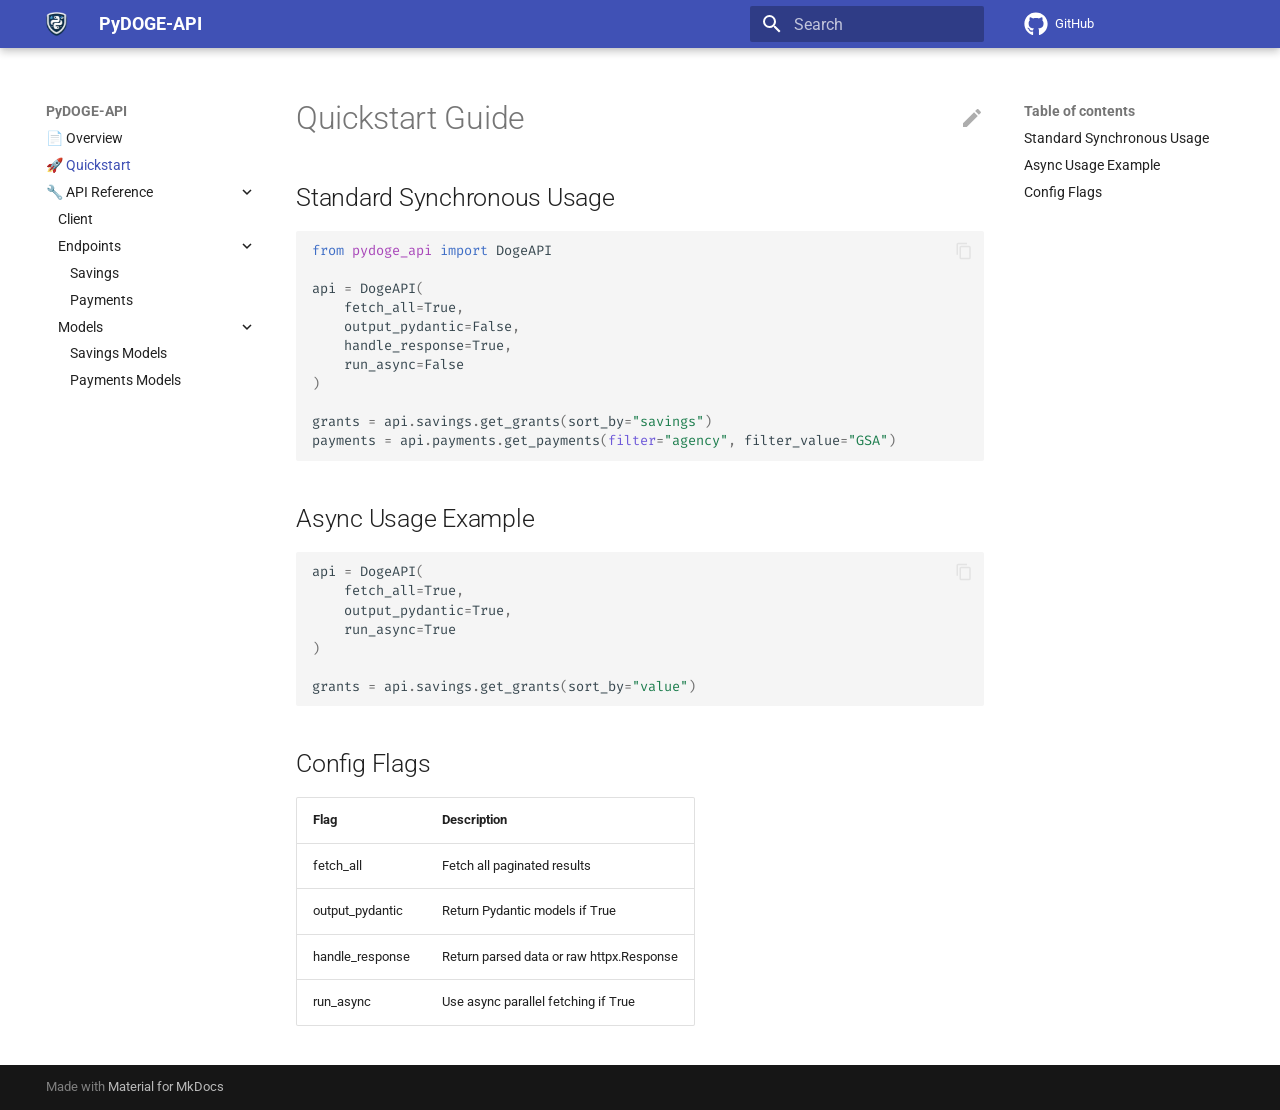
==== usage/index.html @ 924d07b4 "deploy: 8b4d32661452d4e9873ba5e18b16898ff6364475" ====
<!doctype html>
<html lang="en" class="no-js">
  <head>
    
      <meta charset="utf-8">
      <meta name="viewport" content="width=device-width,initial-scale=1">
      
        <meta name="description" content="A Python library to interact with DOGE API.">
      
      
        <meta name="author" content="Muhammad Hassan">
      
      
        <link rel="canonical" href="https://yourusername.github.io/pydoge-api/usage/">
      
      
        <link rel="prev" href="..">
      
      
        <link rel="next" href="../reference/client/">
      
      
      <link rel="icon" href="../img/favicon/favicon.ico">
      <meta name="generator" content="mkdocs-1.6.1, mkdocs-material-9.6.11">
    
    
      
        <title>🚀 Quickstart - PyDOGE-API</title>
      
    
    
      <link rel="stylesheet" href="../assets/stylesheets/main.4af4bdda.min.css">
      
        
        <link rel="stylesheet" href="../assets/stylesheets/palette.06af60db.min.css">
      
      


    
    
      
    
    
      
        
        
        <link rel="preconnect" href="https://fonts.gstatic.com" crossorigin>
        <link rel="stylesheet" href="https://fonts.googleapis.com/css?family=Roboto:300,300i,400,400i,700,700i%7CFira+Code:400,400i,700,700i&display=fallback">
        <style>:root{--md-text-font:"Roboto";--md-code-font:"Fira Code"}</style>
      
    
    
      <link rel="stylesheet" href="../assets/_mkdocstrings.css">
    
    <script>__md_scope=new URL("..",location),__md_hash=e=>[...e].reduce(((e,_)=>(e<<5)-e+_.charCodeAt(0)),0),__md_get=(e,_=localStorage,t=__md_scope)=>JSON.parse(_.getItem(t.pathname+"."+e)),__md_set=(e,_,t=localStorage,a=__md_scope)=>{try{t.setItem(a.pathname+"."+e,JSON.stringify(_))}catch(e){}}</script>
    
      

    
    
    
  </head>
  
  
    
    
      
    
    
    
    
    <body dir="ltr" data-md-color-scheme="default" data-md-color-primary="indigo" data-md-color-accent="indigo">
  
    
    <input class="md-toggle" data-md-toggle="drawer" type="checkbox" id="__drawer" autocomplete="off">
    <input class="md-toggle" data-md-toggle="search" type="checkbox" id="__search" autocomplete="off">
    <label class="md-overlay" for="__drawer"></label>
    <div data-md-component="skip">
      
        
        <a href="#quickstart-guide" class="md-skip">
          Skip to content
        </a>
      
    </div>
    <div data-md-component="announce">
      
    </div>
    
    
      

  

<header class="md-header md-header--shadow" data-md-component="header">
  <nav class="md-header__inner md-grid" aria-label="Header">
    <a href=".." title="PyDOGE-API" class="md-header__button md-logo" aria-label="PyDOGE-API" data-md-component="logo">
      
  <img src="../img/logo.PNG" alt="logo">

    </a>
    <label class="md-header__button md-icon" for="__drawer">
      
      <svg xmlns="http://www.w3.org/2000/svg" viewBox="0 0 24 24"><path d="M3 6h18v2H3zm0 5h18v2H3zm0 5h18v2H3z"/></svg>
    </label>
    <div class="md-header__title" data-md-component="header-title">
      <div class="md-header__ellipsis">
        <div class="md-header__topic">
          <span class="md-ellipsis">
            PyDOGE-API
          </span>
        </div>
        <div class="md-header__topic" data-md-component="header-topic">
          <span class="md-ellipsis">
            
              🚀 Quickstart
            
          </span>
        </div>
      </div>
    </div>
    
      
        <form class="md-header__option" data-md-component="palette">
  
    
    
    
    <input class="md-option" data-md-color-media="(prefers-color-scheme: light)" data-md-color-scheme="default" data-md-color-primary="indigo" data-md-color-accent="indigo"  aria-hidden="true"  type="radio" name="__palette" id="__palette_0">
    
  
    
    
    
    <input class="md-option" data-md-color-media="(prefers-color-scheme: dark)" data-md-color-scheme="slate" data-md-color-primary="indigo" data-md-color-accent="lime"  aria-hidden="true"  type="radio" name="__palette" id="__palette_1">
    
  
</form>
      
    
    
      <script>var palette=__md_get("__palette");if(palette&&palette.color){if("(prefers-color-scheme)"===palette.color.media){var media=matchMedia("(prefers-color-scheme: light)"),input=document.querySelector(media.matches?"[data-md-color-media='(prefers-color-scheme: light)']":"[data-md-color-media='(prefers-color-scheme: dark)']");palette.color.media=input.getAttribute("data-md-color-media"),palette.color.scheme=input.getAttribute("data-md-color-scheme"),palette.color.primary=input.getAttribute("data-md-color-primary"),palette.color.accent=input.getAttribute("data-md-color-accent")}for(var[key,value]of Object.entries(palette.color))document.body.setAttribute("data-md-color-"+key,value)}</script>
    
    
    
      
      
        <label class="md-header__button md-icon" for="__search">
          
          <svg xmlns="http://www.w3.org/2000/svg" viewBox="0 0 24 24"><path d="M9.5 3A6.5 6.5 0 0 1 16 9.5c0 1.61-.59 3.09-1.56 4.23l.27.27h.79l5 5-1.5 1.5-5-5v-.79l-.27-.27A6.52 6.52 0 0 1 9.5 16 6.5 6.5 0 0 1 3 9.5 6.5 6.5 0 0 1 9.5 3m0 2C7 5 5 7 5 9.5S7 14 9.5 14 14 12 14 9.5 12 5 9.5 5"/></svg>
        </label>
        <div class="md-search" data-md-component="search" role="dialog">
  <label class="md-search__overlay" for="__search"></label>
  <div class="md-search__inner" role="search">
    <form class="md-search__form" name="search">
      <input type="text" class="md-search__input" name="query" aria-label="Search" placeholder="Search" autocapitalize="off" autocorrect="off" autocomplete="off" spellcheck="false" data-md-component="search-query" required>
      <label class="md-search__icon md-icon" for="__search">
        
        <svg xmlns="http://www.w3.org/2000/svg" viewBox="0 0 24 24"><path d="M9.5 3A6.5 6.5 0 0 1 16 9.5c0 1.61-.59 3.09-1.56 4.23l.27.27h.79l5 5-1.5 1.5-5-5v-.79l-.27-.27A6.52 6.52 0 0 1 9.5 16 6.5 6.5 0 0 1 3 9.5 6.5 6.5 0 0 1 9.5 3m0 2C7 5 5 7 5 9.5S7 14 9.5 14 14 12 14 9.5 12 5 9.5 5"/></svg>
        
        <svg xmlns="http://www.w3.org/2000/svg" viewBox="0 0 24 24"><path d="M20 11v2H8l5.5 5.5-1.42 1.42L4.16 12l7.92-7.92L13.5 5.5 8 11z"/></svg>
      </label>
      <nav class="md-search__options" aria-label="Search">
        
          <a href="javascript:void(0)" class="md-search__icon md-icon" title="Share" aria-label="Share" data-clipboard data-clipboard-text="" data-md-component="search-share" tabindex="-1">
            
            <svg xmlns="http://www.w3.org/2000/svg" viewBox="0 0 24 24"><path d="M18 16.08c-.76 0-1.44.3-1.96.77L8.91 12.7c.05-.23.09-.46.09-.7s-.04-.47-.09-.7l7.05-4.11c.54.5 1.25.81 2.04.81a3 3 0 0 0 3-3 3 3 0 0 0-3-3 3 3 0 0 0-3 3c0 .24.04.47.09.7L8.04 9.81C7.5 9.31 6.79 9 6 9a3 3 0 0 0-3 3 3 3 0 0 0 3 3c.79 0 1.5-.31 2.04-.81l7.12 4.15c-.05.21-.08.43-.08.66 0 1.61 1.31 2.91 2.92 2.91s2.92-1.3 2.92-2.91A2.92 2.92 0 0 0 18 16.08"/></svg>
          </a>
        
        <button type="reset" class="md-search__icon md-icon" title="Clear" aria-label="Clear" tabindex="-1">
          
          <svg xmlns="http://www.w3.org/2000/svg" viewBox="0 0 24 24"><path d="M19 6.41 17.59 5 12 10.59 6.41 5 5 6.41 10.59 12 5 17.59 6.41 19 12 13.41 17.59 19 19 17.59 13.41 12z"/></svg>
        </button>
      </nav>
      
        <div class="md-search__suggest" data-md-component="search-suggest"></div>
      
    </form>
    <div class="md-search__output">
      <div class="md-search__scrollwrap" tabindex="0" data-md-scrollfix>
        <div class="md-search-result" data-md-component="search-result">
          <div class="md-search-result__meta">
            Initializing search
          </div>
          <ol class="md-search-result__list" role="presentation"></ol>
        </div>
      </div>
    </div>
  </div>
</div>
      
    
    
      <div class="md-header__source">
        <a href="https://github.com/ihassan8/pydoge-api" title="Go to repository" class="md-source" data-md-component="source">
  <div class="md-source__icon md-icon">
    
    <svg xmlns="http://www.w3.org/2000/svg" viewBox="0 0 496 512"><!--! Font Awesome Free 6.7.2 by @fontawesome - https://fontawesome.com License - https://fontawesome.com/license/free (Icons: CC BY 4.0, Fonts: SIL OFL 1.1, Code: MIT License) Copyright 2024 Fonticons, Inc.--><path d="M165.9 397.4c0 2-2.3 3.6-5.2 3.6-3.3.3-5.6-1.3-5.6-3.6 0-2 2.3-3.6 5.2-3.6 3-.3 5.6 1.3 5.6 3.6m-31.1-4.5c-.7 2 1.3 4.3 4.3 4.9 2.6 1 5.6 0 6.2-2s-1.3-4.3-4.3-5.2c-2.6-.7-5.5.3-6.2 2.3m44.2-1.7c-2.9.7-4.9 2.6-4.6 4.9.3 2 2.9 3.3 5.9 2.6 2.9-.7 4.9-2.6 4.6-4.6-.3-1.9-3-3.2-5.9-2.9M244.8 8C106.1 8 0 113.3 0 252c0 110.9 69.8 205.8 169.5 239.2 12.8 2.3 17.3-5.6 17.3-12.1 0-6.2-.3-40.4-.3-61.4 0 0-70 15-84.7-29.8 0 0-11.4-29.1-27.8-36.6 0 0-22.9-15.7 1.6-15.4 0 0 24.9 2 38.6 25.8 21.9 38.6 58.6 27.5 72.9 20.9 2.3-16 8.8-27.1 16-33.7-55.9-6.2-112.3-14.3-112.3-110.5 0-27.5 7.6-41.3 23.6-58.9-2.6-6.5-11.1-33.3 2.6-67.9 20.9-6.5 69 27 69 27 20-5.6 41.5-8.5 62.8-8.5s42.8 2.9 62.8 8.5c0 0 48.1-33.6 69-27 13.7 34.7 5.2 61.4 2.6 67.9 16 17.7 25.8 31.5 25.8 58.9 0 96.5-58.9 104.2-114.8 110.5 9.2 7.9 17 22.9 17 46.4 0 33.7-.3 75.4-.3 83.6 0 6.5 4.6 14.4 17.3 12.1C428.2 457.8 496 362.9 496 252 496 113.3 383.5 8 244.8 8M97.2 352.9c-1.3 1-1 3.3.7 5.2 1.6 1.6 3.9 2.3 5.2 1 1.3-1 1-3.3-.7-5.2-1.6-1.6-3.9-2.3-5.2-1m-10.8-8.1c-.7 1.3.3 2.9 2.3 3.9 1.6 1 3.6.7 4.3-.7.7-1.3-.3-2.9-2.3-3.9-2-.6-3.6-.3-4.3.7m32.4 35.6c-1.6 1.3-1 4.3 1.3 6.2 2.3 2.3 5.2 2.6 6.5 1 1.3-1.3.7-4.3-1.3-6.2-2.2-2.3-5.2-2.6-6.5-1m-11.4-14.7c-1.6 1-1.6 3.6 0 5.9s4.3 3.3 5.6 2.3c1.6-1.3 1.6-3.9 0-6.2-1.4-2.3-4-3.3-5.6-2"/></svg>
  </div>
  <div class="md-source__repository">
    GitHub
  </div>
</a>
      </div>
    
  </nav>
  
</header>
    
    <div class="md-container" data-md-component="container">
      
      
        
          
        
      
      <main class="md-main" data-md-component="main">
        <div class="md-main__inner md-grid">
          
            
              
              <div class="md-sidebar md-sidebar--primary" data-md-component="sidebar" data-md-type="navigation" >
                <div class="md-sidebar__scrollwrap">
                  <div class="md-sidebar__inner">
                    



<nav class="md-nav md-nav--primary" aria-label="Navigation" data-md-level="0">
  <label class="md-nav__title" for="__drawer">
    <a href=".." title="PyDOGE-API" class="md-nav__button md-logo" aria-label="PyDOGE-API" data-md-component="logo">
      
  <img src="../img/logo.PNG" alt="logo">

    </a>
    PyDOGE-API
  </label>
  
    <div class="md-nav__source">
      <a href="https://github.com/ihassan8/pydoge-api" title="Go to repository" class="md-source" data-md-component="source">
  <div class="md-source__icon md-icon">
    
    <svg xmlns="http://www.w3.org/2000/svg" viewBox="0 0 496 512"><!--! Font Awesome Free 6.7.2 by @fontawesome - https://fontawesome.com License - https://fontawesome.com/license/free (Icons: CC BY 4.0, Fonts: SIL OFL 1.1, Code: MIT License) Copyright 2024 Fonticons, Inc.--><path d="M165.9 397.4c0 2-2.3 3.6-5.2 3.6-3.3.3-5.6-1.3-5.6-3.6 0-2 2.3-3.6 5.2-3.6 3-.3 5.6 1.3 5.6 3.6m-31.1-4.5c-.7 2 1.3 4.3 4.3 4.9 2.6 1 5.6 0 6.2-2s-1.3-4.3-4.3-5.2c-2.6-.7-5.5.3-6.2 2.3m44.2-1.7c-2.9.7-4.9 2.6-4.6 4.9.3 2 2.9 3.3 5.9 2.6 2.9-.7 4.9-2.6 4.6-4.6-.3-1.9-3-3.2-5.9-2.9M244.8 8C106.1 8 0 113.3 0 252c0 110.9 69.8 205.8 169.5 239.2 12.8 2.3 17.3-5.6 17.3-12.1 0-6.2-.3-40.4-.3-61.4 0 0-70 15-84.7-29.8 0 0-11.4-29.1-27.8-36.6 0 0-22.9-15.7 1.6-15.4 0 0 24.9 2 38.6 25.8 21.9 38.6 58.6 27.5 72.9 20.9 2.3-16 8.8-27.1 16-33.7-55.9-6.2-112.3-14.3-112.3-110.5 0-27.5 7.6-41.3 23.6-58.9-2.6-6.5-11.1-33.3 2.6-67.9 20.9-6.5 69 27 69 27 20-5.6 41.5-8.5 62.8-8.5s42.8 2.9 62.8 8.5c0 0 48.1-33.6 69-27 13.7 34.7 5.2 61.4 2.6 67.9 16 17.7 25.8 31.5 25.8 58.9 0 96.5-58.9 104.2-114.8 110.5 9.2 7.9 17 22.9 17 46.4 0 33.7-.3 75.4-.3 83.6 0 6.5 4.6 14.4 17.3 12.1C428.2 457.8 496 362.9 496 252 496 113.3 383.5 8 244.8 8M97.2 352.9c-1.3 1-1 3.3.7 5.2 1.6 1.6 3.9 2.3 5.2 1 1.3-1 1-3.3-.7-5.2-1.6-1.6-3.9-2.3-5.2-1m-10.8-8.1c-.7 1.3.3 2.9 2.3 3.9 1.6 1 3.6.7 4.3-.7.7-1.3-.3-2.9-2.3-3.9-2-.6-3.6-.3-4.3.7m32.4 35.6c-1.6 1.3-1 4.3 1.3 6.2 2.3 2.3 5.2 2.6 6.5 1 1.3-1.3.7-4.3-1.3-6.2-2.2-2.3-5.2-2.6-6.5-1m-11.4-14.7c-1.6 1-1.6 3.6 0 5.9s4.3 3.3 5.6 2.3c1.6-1.3 1.6-3.9 0-6.2-1.4-2.3-4-3.3-5.6-2"/></svg>
  </div>
  <div class="md-source__repository">
    GitHub
  </div>
</a>
    </div>
  
  <ul class="md-nav__list" data-md-scrollfix>
    
      
      
  
  
  
  
    <li class="md-nav__item">
      <a href=".." class="md-nav__link">
        
  
  
  <span class="md-ellipsis">
    📄 Overview
    
  </span>
  

      </a>
    </li>
  

    
      
      
  
  
    
  
  
  
    <li class="md-nav__item md-nav__item--active">
      
      <input class="md-nav__toggle md-toggle" type="checkbox" id="__toc">
      
      
        
      
      
        <label class="md-nav__link md-nav__link--active" for="__toc">
          
  
  
  <span class="md-ellipsis">
    🚀 Quickstart
    
  </span>
  

          <span class="md-nav__icon md-icon"></span>
        </label>
      
      <a href="./" class="md-nav__link md-nav__link--active">
        
  
  
  <span class="md-ellipsis">
    🚀 Quickstart
    
  </span>
  

      </a>
      
        

<nav class="md-nav md-nav--secondary" aria-label="Table of contents">
  
  
  
    
  
  
    <label class="md-nav__title" for="__toc">
      <span class="md-nav__icon md-icon"></span>
      Table of contents
    </label>
    <ul class="md-nav__list" data-md-component="toc" data-md-scrollfix>
      
        <li class="md-nav__item">
  <a href="#standard-synchronous-usage" class="md-nav__link">
    <span class="md-ellipsis">
      Standard Synchronous Usage
    </span>
  </a>
  
</li>
      
        <li class="md-nav__item">
  <a href="#async-usage-example" class="md-nav__link">
    <span class="md-ellipsis">
      Async Usage Example
    </span>
  </a>
  
</li>
      
        <li class="md-nav__item">
  <a href="#config-flags" class="md-nav__link">
    <span class="md-ellipsis">
      Config Flags
    </span>
  </a>
  
</li>
      
    </ul>
  
</nav>
      
    </li>
  

    
      
      
  
  
  
  
    
    
    
    
    
    <li class="md-nav__item md-nav__item--nested">
      
        
        
          
        
        <input class="md-nav__toggle md-toggle md-toggle--indeterminate" type="checkbox" id="__nav_3" >
        
          
          <label class="md-nav__link" for="__nav_3" id="__nav_3_label" tabindex="0">
            
  
  
  <span class="md-ellipsis">
    🔧 API Reference
    
  </span>
  

            <span class="md-nav__icon md-icon"></span>
          </label>
        
        <nav class="md-nav" data-md-level="1" aria-labelledby="__nav_3_label" aria-expanded="false">
          <label class="md-nav__title" for="__nav_3">
            <span class="md-nav__icon md-icon"></span>
            🔧 API Reference
          </label>
          <ul class="md-nav__list" data-md-scrollfix>
            
              
                
  
  
  
  
    <li class="md-nav__item">
      <a href="../reference/client/" class="md-nav__link">
        
  
  
  <span class="md-ellipsis">
    Client
    
  </span>
  

      </a>
    </li>
  

              
            
              
                
  
  
  
  
    
    
    
    
    
    <li class="md-nav__item md-nav__item--nested">
      
        
        
          
        
        <input class="md-nav__toggle md-toggle md-toggle--indeterminate" type="checkbox" id="__nav_3_2" >
        
          
          <label class="md-nav__link" for="__nav_3_2" id="__nav_3_2_label" tabindex="0">
            
  
  
  <span class="md-ellipsis">
    Endpoints
    
  </span>
  

            <span class="md-nav__icon md-icon"></span>
          </label>
        
        <nav class="md-nav" data-md-level="2" aria-labelledby="__nav_3_2_label" aria-expanded="false">
          <label class="md-nav__title" for="__nav_3_2">
            <span class="md-nav__icon md-icon"></span>
            Endpoints
          </label>
          <ul class="md-nav__list" data-md-scrollfix>
            
              
                
  
  
  
  
    <li class="md-nav__item">
      <a href="../reference/savings/" class="md-nav__link">
        
  
  
  <span class="md-ellipsis">
    Savings
    
  </span>
  

      </a>
    </li>
  

              
            
              
                
  
  
  
  
    <li class="md-nav__item">
      <a href="../reference/payments/" class="md-nav__link">
        
  
  
  <span class="md-ellipsis">
    Payments
    
  </span>
  

      </a>
    </li>
  

              
            
          </ul>
        </nav>
      
    </li>
  

              
            
              
                
  
  
  
  
    
    
    
    
    
    <li class="md-nav__item md-nav__item--nested">
      
        
        
          
        
        <input class="md-nav__toggle md-toggle md-toggle--indeterminate" type="checkbox" id="__nav_3_3" >
        
          
          <label class="md-nav__link" for="__nav_3_3" id="__nav_3_3_label" tabindex="0">
            
  
  
  <span class="md-ellipsis">
    Models
    
  </span>
  

            <span class="md-nav__icon md-icon"></span>
          </label>
        
        <nav class="md-nav" data-md-level="2" aria-labelledby="__nav_3_3_label" aria-expanded="false">
          <label class="md-nav__title" for="__nav_3_3">
            <span class="md-nav__icon md-icon"></span>
            Models
          </label>
          <ul class="md-nav__list" data-md-scrollfix>
            
              
                
  
  
  
  
    <li class="md-nav__item">
      <a href="../reference/models_savings/" class="md-nav__link">
        
  
  
  <span class="md-ellipsis">
    Savings Models
    
  </span>
  

      </a>
    </li>
  

              
            
              
                
  
  
  
  
    <li class="md-nav__item">
      <a href="../reference/models_payments/" class="md-nav__link">
        
  
  
  <span class="md-ellipsis">
    Payments Models
    
  </span>
  

      </a>
    </li>
  

              
            
          </ul>
        </nav>
      
    </li>
  

              
            
          </ul>
        </nav>
      
    </li>
  

    
  </ul>
</nav>
                  </div>
                </div>
              </div>
            
            
              
              <div class="md-sidebar md-sidebar--secondary" data-md-component="sidebar" data-md-type="toc" >
                <div class="md-sidebar__scrollwrap">
                  <div class="md-sidebar__inner">
                    

<nav class="md-nav md-nav--secondary" aria-label="Table of contents">
  
  
  
    
  
  
    <label class="md-nav__title" for="__toc">
      <span class="md-nav__icon md-icon"></span>
      Table of contents
    </label>
    <ul class="md-nav__list" data-md-component="toc" data-md-scrollfix>
      
        <li class="md-nav__item">
  <a href="#standard-synchronous-usage" class="md-nav__link">
    <span class="md-ellipsis">
      Standard Synchronous Usage
    </span>
  </a>
  
</li>
      
        <li class="md-nav__item">
  <a href="#async-usage-example" class="md-nav__link">
    <span class="md-ellipsis">
      Async Usage Example
    </span>
  </a>
  
</li>
      
        <li class="md-nav__item">
  <a href="#config-flags" class="md-nav__link">
    <span class="md-ellipsis">
      Config Flags
    </span>
  </a>
  
</li>
      
    </ul>
  
</nav>
                  </div>
                </div>
              </div>
            
          
          
            <div class="md-content" data-md-component="content">
              <article class="md-content__inner md-typeset">
                
                  


  
    <a href="https://github.com/ihassan8/pydoge-api/edit/master/docs/usage.md" title="Edit this page" class="md-content__button md-icon">
      
      <svg xmlns="http://www.w3.org/2000/svg" viewBox="0 0 24 24"><path d="M20.71 7.04c.39-.39.39-1.04 0-1.41l-2.34-2.34c-.37-.39-1.02-.39-1.41 0l-1.84 1.83 3.75 3.75M3 17.25V21h3.75L17.81 9.93l-3.75-3.75z"/></svg>
    </a>
  
  


<h1 id="quickstart-guide">Quickstart Guide<a class="headerlink" href="#quickstart-guide" title="Permanent link">&para;</a></h1>
<h2 id="standard-synchronous-usage">Standard Synchronous Usage<a class="headerlink" href="#standard-synchronous-usage" title="Permanent link">&para;</a></h2>
<div class="highlight"><pre><span></span><code><span class="kn">from</span><span class="w"> </span><span class="nn">pydoge_api</span><span class="w"> </span><span class="kn">import</span> <span class="n">DogeAPI</span>

<span class="n">api</span> <span class="o">=</span> <span class="n">DogeAPI</span><span class="p">(</span>
    <span class="n">fetch_all</span><span class="o">=</span><span class="kc">True</span><span class="p">,</span>
    <span class="n">output_pydantic</span><span class="o">=</span><span class="kc">False</span><span class="p">,</span>
    <span class="n">handle_response</span><span class="o">=</span><span class="kc">True</span><span class="p">,</span>
    <span class="n">run_async</span><span class="o">=</span><span class="kc">False</span>
<span class="p">)</span>

<span class="n">grants</span> <span class="o">=</span> <span class="n">api</span><span class="o">.</span><span class="n">savings</span><span class="o">.</span><span class="n">get_grants</span><span class="p">(</span><span class="n">sort_by</span><span class="o">=</span><span class="s2">&quot;savings&quot;</span><span class="p">)</span>
<span class="n">payments</span> <span class="o">=</span> <span class="n">api</span><span class="o">.</span><span class="n">payments</span><span class="o">.</span><span class="n">get_payments</span><span class="p">(</span><span class="nb">filter</span><span class="o">=</span><span class="s2">&quot;agency&quot;</span><span class="p">,</span> <span class="n">filter_value</span><span class="o">=</span><span class="s2">&quot;GSA&quot;</span><span class="p">)</span>
</code></pre></div>
<h2 id="async-usage-example">Async Usage Example<a class="headerlink" href="#async-usage-example" title="Permanent link">&para;</a></h2>
<div class="highlight"><pre><span></span><code><span class="n">api</span> <span class="o">=</span> <span class="n">DogeAPI</span><span class="p">(</span>
    <span class="n">fetch_all</span><span class="o">=</span><span class="kc">True</span><span class="p">,</span>
    <span class="n">output_pydantic</span><span class="o">=</span><span class="kc">True</span><span class="p">,</span>
    <span class="n">run_async</span><span class="o">=</span><span class="kc">True</span>
<span class="p">)</span>

<span class="n">grants</span> <span class="o">=</span> <span class="n">api</span><span class="o">.</span><span class="n">savings</span><span class="o">.</span><span class="n">get_grants</span><span class="p">(</span><span class="n">sort_by</span><span class="o">=</span><span class="s2">&quot;value&quot;</span><span class="p">)</span>
</code></pre></div>
<h2 id="config-flags">Config Flags<a class="headerlink" href="#config-flags" title="Permanent link">&para;</a></h2>
<table>
<thead>
<tr>
<th>Flag</th>
<th>Description</th>
</tr>
</thead>
<tbody>
<tr>
<td>fetch_all</td>
<td>Fetch all paginated results</td>
</tr>
<tr>
<td>output_pydantic</td>
<td>Return Pydantic models if True</td>
</tr>
<tr>
<td>handle_response</td>
<td>Return parsed data or raw httpx.Response</td>
</tr>
<tr>
<td>run_async</td>
<td>Use async parallel fetching if True</td>
</tr>
</tbody>
</table>












                
              </article>
            </div>
          
          
  <script>var tabs=__md_get("__tabs");if(Array.isArray(tabs))e:for(var set of document.querySelectorAll(".tabbed-set")){var labels=set.querySelector(".tabbed-labels");for(var tab of tabs)for(var label of labels.getElementsByTagName("label"))if(label.innerText.trim()===tab){var input=document.getElementById(label.htmlFor);input.checked=!0;continue e}}</script>

<script>var target=document.getElementById(location.hash.slice(1));target&&target.name&&(target.checked=target.name.startsWith("__tabbed_"))</script>
        </div>
        
          <button type="button" class="md-top md-icon" data-md-component="top" hidden>
  
  <svg xmlns="http://www.w3.org/2000/svg" viewBox="0 0 24 24"><path d="M13 20h-2V8l-5.5 5.5-1.42-1.42L12 4.16l7.92 7.92-1.42 1.42L13 8z"/></svg>
  Back to top
</button>
        
      </main>
      
        <footer class="md-footer">
  
  <div class="md-footer-meta md-typeset">
    <div class="md-footer-meta__inner md-grid">
      <div class="md-copyright">
  
  
    Made with
    <a href="https://squidfunk.github.io/mkdocs-material/" target="_blank" rel="noopener">
      Material for MkDocs
    </a>
  
</div>
      
    </div>
  </div>
</footer>
      
    </div>
    <div class="md-dialog" data-md-component="dialog">
      <div class="md-dialog__inner md-typeset"></div>
    </div>
    
    
    
      
      <script id="__config" type="application/json">{"base": "..", "features": ["navigation.instant", "navigation.top", "navigation.expand", "search.highlight", "search.suggest", "search.share", "content.code.copy", "content.code.annotate", "content.action.edit", "header.autohide", "navigation.path", "content.tabs.link"], "search": "../assets/javascripts/workers/search.f8cc74c7.min.js", "tags": null, "translations": {"clipboard.copied": "Copied to clipboard", "clipboard.copy": "Copy to clipboard", "search.result.more.one": "1 more on this page", "search.result.more.other": "# more on this page", "search.result.none": "No matching documents", "search.result.one": "1 matching document", "search.result.other": "# matching documents", "search.result.placeholder": "Type to start searching", "search.result.term.missing": "Missing", "select.version": "Select version"}, "version": null}</script>
    
    
      <script src="../assets/javascripts/bundle.c8b220af.min.js"></script>
      
    
  </body>
</html>
---- assets/stylesheets/main.4af4bdda.min.css ----
@charset "UTF-8";html{-webkit-text-size-adjust:none;-moz-text-size-adjust:none;text-size-adjust:none;box-sizing:border-box}*,:after,:before{box-sizing:inherit}@media (prefers-reduced-motion){*,:after,:before{transition:none!important}}body{margin:0}a,button,input,label{-webkit-tap-highlight-color:transparent}a{color:inherit;text-decoration:none}hr{border:0;box-sizing:initial;display:block;height:.05rem;overflow:visible;padding:0}small{font-size:80%}sub,sup{line-height:1em}img{border-style:none}table{border-collapse:initial;border-spacing:0}td,th{font-weight:400;vertical-align:top}button{background:#0000;border:0;font-family:inherit;font-size:inherit;margin:0;padding:0}input{border:0;outline:none}:root{--md-primary-fg-color:#4051b5;--md-primary-fg-color--light:#5d6cc0;--md-primary-fg-color--dark:#303fa1;--md-primary-bg-color:#fff;--md-primary-bg-color--light:#ffffffb3;--md-accent-fg-color:#526cfe;--md-accent-fg-color--transparent:#526cfe1a;--md-accent-bg-color:#fff;--md-accent-bg-color--light:#ffffffb3}[data-md-color-scheme=default]{color-scheme:light}[data-md-color-scheme=default] img[src$="#gh-dark-mode-only"],[data-md-color-scheme=default] img[src$="#only-dark"]{display:none}:root,[data-md-color-scheme=default]{--md-hue:225deg;--md-default-fg-color:#000000de;--md-default-fg-color--light:#0000008a;--md-default-fg-color--lighter:#00000052;--md-default-fg-color--lightest:#00000012;--md-default-bg-color:#fff;--md-default-bg-color--light:#ffffffb3;--md-default-bg-color--lighter:#ffffff4d;--md-default-bg-color--lightest:#ffffff1f;--md-code-fg-color:#36464e;--md-code-bg-color:#f5f5f5;--md-code-hl-color:#4287ff;--md-code-hl-color--light:#4287ff1a;--md-code-hl-number-color:#d52a2a;--md-code-hl-special-color:#db1457;--md-code-hl-function-color:#a846b9;--md-code-hl-constant-color:#6e59d9;--md-code-hl-keyword-color:#3f6ec6;--md-code-hl-string-color:#1c7d4d;--md-code-hl-name-color:var(--md-code-fg-color);--md-code-hl-operator-color:var(--md-default-fg-color--light);--md-code-hl-punctuation-color:var(--md-default-fg-color--light);--md-code-hl-comment-color:var(--md-default-fg-color--light);--md-code-hl-generic-color:var(--md-default-fg-color--light);--md-code-hl-variable-color:var(--md-default-fg-color--light);--md-typeset-color:var(--md-default-fg-color);--md-typeset-a-color:var(--md-primary-fg-color);--md-typeset-del-color:#f5503d26;--md-typeset-ins-color:#0bd57026;--md-typeset-kbd-color:#fafafa;--md-typeset-kbd-accent-color:#fff;--md-typeset-kbd-border-color:#b8b8b8;--md-typeset-mark-color:#ffff0080;--md-typeset-table-color:#0000001f;--md-typeset-table-color--light:rgba(0,0,0,.035);--md-admonition-fg-color:var(--md-default-fg-color);--md-admonition-bg-color:var(--md-default-bg-color);--md-warning-fg-color:#000000de;--md-warning-bg-color:#ff9;--md-footer-fg-color:#fff;--md-footer-fg-color--light:#ffffffb3;--md-footer-fg-color--lighter:#ffffff73;--md-footer-bg-color:#000000de;--md-footer-bg-color--dark:#00000052;--md-shadow-z1:0 0.2rem 0.5rem #0000000d,0 0 0.05rem #0000001a;--md-shadow-z2:0 0.2rem 0.5rem #0000001a,0 0 0.05rem #00000040;--md-shadow-z3:0 0.2rem 0.5rem #0003,0 0 0.05rem #00000059}.md-icon svg{fill:currentcolor;display:block;height:1.2rem;width:1.2rem}body{-webkit-font-smoothing:antialiased;-moz-osx-font-smoothing:grayscale;--md-text-font-family:var(--md-text-font,_),-apple-system,BlinkMacSystemFont,Helvetica,Arial,sans-serif;--md-code-font-family:var(--md-code-font,_),SFMono-Regular,Consolas,Menlo,monospace}aside,body,input{font-feature-settings:"kern","liga";color:var(--md-typeset-color);font-family:var(--md-text-font-family)}code,kbd,pre{font-feature-settings:"kern";font-family:var(--md-code-font-family)}:root{--md-typeset-table-sort-icon:url('data:image/svg+xml;charset=utf-8,<svg xmlns="http://www.w3.org/2000/svg" viewBox="0 0 24 24"><path d="m18 21-4-4h3V7h-3l4-4 4 4h-3v10h3M2 19v-2h10v2M2 13v-2h7v2M2 7V5h4v2z"/></svg>');--md-typeset-table-sort-icon--asc:url('data:image/svg+xml;charset=utf-8,<svg xmlns="http://www.w3.org/2000/svg" viewBox="0 0 24 24"><path d="M19 17h3l-4 4-4-4h3V3h2M2 17h10v2H2M6 5v2H2V5m0 6h7v2H2z"/></svg>');--md-typeset-table-sort-icon--desc:url('data:image/svg+xml;charset=utf-8,<svg xmlns="http://www.w3.org/2000/svg" viewBox="0 0 24 24"><path d="M19 7h3l-4-4-4 4h3v14h2M2 17h10v2H2M6 5v2H2V5m0 6h7v2H2z"/></svg>')}.md-typeset{-webkit-print-color-adjust:exact;color-adjust:exact;font-size:.8rem;line-height:1.6;overflow-wrap:break-word}@media print{.md-typeset{font-size:.68rem}}.md-typeset blockquote,.md-typeset dl,.md-typeset figure,.md-typeset ol,.md-typeset pre,.md-typeset ul{margin-bottom:1em;margin-top:1em}.md-typeset h1{color:var(--md-default-fg-color--light);font-size:2em;line-height:1.3;margin:0 0 1.25em}.md-typeset h1,.md-typeset h2{font-weight:300;letter-spacing:-.01em}.md-typeset h2{font-size:1.5625em;line-height:1.4;margin:1.6em 0 .64em}.md-typeset h3{font-size:1.25em;font-weight:400;letter-spacing:-.01em;line-height:1.5;margin:1.6em 0 .8em}.md-typeset h2+h3{margin-top:.8em}.md-typeset h4{font-weight:700;letter-spacing:-.01em;margin:1em 0}.md-typeset h5,.md-typeset h6{color:var(--md-default-fg-color--light);font-size:.8em;font-weight:700;letter-spacing:-.01em;margin:1.25em 0}.md-typeset h5{text-transform:uppercase}.md-typeset h5 code{text-transform:none}.md-typeset hr{border-bottom:.05rem solid var(--md-default-fg-color--lightest);display:flow-root;margin:1.5em 0}.md-typeset a{color:var(--md-typeset-a-color);word-break:break-word}.md-typeset a,.md-typeset a:before{transition:color 125ms}.md-typeset a:focus,.md-typeset a:hover{color:var(--md-accent-fg-color)}.md-typeset a:focus code,.md-typeset a:hover code{background-color:var(--md-accent-fg-color--transparent)}.md-typeset a code{color:currentcolor;transition:background-color 125ms}.md-typeset a.focus-visible{outline-color:var(--md-accent-fg-color);outline-offset:.2rem}.md-typeset code,.md-typeset kbd,.md-typeset pre{color:var(--md-code-fg-color);direction:ltr;font-variant-ligatures:none}@media print{.md-typeset code,.md-typeset kbd,.md-typeset pre{white-space:pre-wrap}}.md-typeset code{background-color:var(--md-code-bg-color);border-radius:.1rem;-webkit-box-decoration-break:clone;box-decoration-break:clone;font-size:.85em;padding:0 .2941176471em;word-break:break-word}.md-typeset code:not(.focus-visible){-webkit-tap-highlight-color:transparent;outline:none}.md-typeset pre{display:flow-root;line-height:1.4;position:relative}.md-typeset pre>code{-webkit-box-decoration-break:slice;box-decoration-break:slice;box-shadow:none;display:block;margin:0;outline-color:var(--md-accent-fg-color);overflow:auto;padding:.7720588235em 1.1764705882em;scrollbar-color:var(--md-default-fg-color--lighter) #0000;scrollbar-width:thin;touch-action:auto;word-break:normal}.md-typeset pre>code:hover{scrollbar-color:var(--md-accent-fg-color) #0000}.md-typeset pre>code::-webkit-scrollbar{height:.2rem;width:.2rem}.md-typeset pre>code::-webkit-scrollbar-thumb{background-color:var(--md-default-fg-color--lighter)}.md-typeset pre>code::-webkit-scrollbar-thumb:hover{background-color:var(--md-accent-fg-color)}.md-typeset kbd{background-color:var(--md-typeset-kbd-color);border-radius:.1rem;box-shadow:0 .1rem 0 .05rem var(--md-typeset-kbd-border-color),0 .1rem 0 var(--md-typeset-kbd-border-color),0 -.1rem .2rem var(--md-typeset-kbd-accent-color) inset;color:var(--md-default-fg-color);display:inline-block;font-size:.75em;padding:0 .6666666667em;vertical-align:text-top;word-break:break-word}.md-typeset mark{background-color:var(--md-typeset-mark-color);-webkit-box-decoration-break:clone;box-decoration-break:clone;color:inherit;word-break:break-word}.md-typeset abbr{border-bottom:.05rem dotted var(--md-default-fg-color--light);cursor:help;text-decoration:none}.md-typeset small{opacity:.75}[dir=ltr] .md-typeset sub,[dir=ltr] .md-typeset sup{margin-left:.078125em}[dir=rtl] .md-typeset sub,[dir=rtl] .md-typeset sup{margin-right:.078125em}[dir=ltr] .md-typeset blockquote{padding-left:.6rem}[dir=rtl] .md-typeset blockquote{padding-right:.6rem}[dir=ltr] .md-typeset blockquote{border-left:.2rem solid var(--md-default-fg-color--lighter)}[dir=rtl] .md-typeset blockquote{border-right:.2rem solid var(--md-default-fg-color--lighter)}.md-typeset blockquote{color:var(--md-default-fg-color--light);margin-left:0;margin-right:0}.md-typeset ul{list-style-type:disc}.md-typeset ul[type]{list-style-type:revert-layer}[dir=ltr] .md-typeset ol,[dir=ltr] .md-typeset ul{margin-left:.625em}[dir=rtl] .md-typeset ol,[dir=rtl] .md-typeset ul{margin-right:.625em}.md-typeset ol,.md-typeset ul{padding:0}.md-typeset ol:not([hidden]),.md-typeset ul:not([hidden]){display:flow-root}.md-typeset ol ol,.md-typeset ul ol{list-style-type:lower-alpha}.md-typeset ol ol ol,.md-typeset ul ol ol{list-style-type:lower-roman}.md-typeset ol ol ol ol,.md-typeset ul ol ol ol{list-style-type:upper-alpha}.md-typeset ol ol ol ol ol,.md-typeset ul ol ol ol ol{list-style-type:upper-roman}.md-typeset ol[type],.md-typeset ul[type]{list-style-type:revert-layer}[dir=ltr] .md-typeset ol li,[dir=ltr] .md-typeset ul li{margin-left:1.25em}[dir=rtl] .md-typeset ol li,[dir=rtl] .md-typeset ul li{margin-right:1.25em}.md-typeset ol li,.md-typeset ul li{margin-bottom:.5em}.md-typeset ol li blockquote,.md-typeset ol li p,.md-typeset ul li blockquote,.md-typeset ul li p{margin:.5em 0}.md-typeset ol li:last-child,.md-typeset ul li:last-child{margin-bottom:0}[dir=ltr] .md-typeset ol li ol,[dir=ltr] .md-typeset ol li ul,[dir=ltr] .md-typeset ul li ol,[dir=ltr] .md-typeset ul li ul{margin-left:.625em}[dir=rtl] .md-typeset ol li ol,[dir=rtl] .md-typeset ol li ul,[dir=rtl] .md-typeset ul li ol,[dir=rtl] .md-typeset ul li ul{margin-right:.625em}.md-typeset ol li ol,.md-typeset ol li ul,.md-typeset ul li ol,.md-typeset ul li ul{margin-bottom:.5em;margin-top:.5em}[dir=ltr] .md-typeset dd{margin-left:1.875em}[dir=rtl] .md-typeset dd{margin-right:1.875em}.md-typeset dd{margin-bottom:1.5em;margin-top:1em}.md-typeset img,.md-typeset svg,.md-typeset video{height:auto;max-width:100%}.md-typeset img[align=left]{margin:1em 1em 1em 0}.md-typeset img[align=right]{margin:1em 0 1em 1em}.md-typeset img[align]:only-child{margin-top:0}.md-typeset figure{display:flow-root;margin:1em auto;max-width:100%;text-align:center;width:-moz-fit-content;width:fit-content}.md-typeset figure img{display:block;margin:0 auto}.md-typeset figcaption{font-style:italic;margin:1em auto;max-width:24rem}.md-typeset iframe{max-width:100%}.md-typeset table:not([class]){background-color:var(--md-default-bg-color);border:.05rem solid var(--md-typeset-table-color);border-radius:.1rem;display:inline-block;font-size:.64rem;max-width:100%;overflow:auto;touch-action:auto}@media print{.md-typeset table:not([class]){display:table}}.md-typeset table:not([class])+*{margin-top:1.5em}.md-typeset table:not([class]) td>:first-child,.md-typeset table:not([class]) th>:first-child{margin-top:0}.md-typeset table:not([class]) td>:last-child,.md-typeset table:not([class]) th>:last-child{margin-bottom:0}.md-typeset table:not([class]) td:not([align]),.md-typeset table:not([class]) th:not([align]){text-align:left}[dir=rtl] .md-typeset table:not([class]) td:not([align]),[dir=rtl] .md-typeset table:not([class]) th:not([align]){text-align:right}.md-typeset table:not([class]) th{font-weight:700;min-width:5rem;padding:.9375em 1.25em;vertical-align:top}.md-typeset table:not([class]) td{border-top:.05rem solid var(--md-typeset-table-color);padding:.9375em 1.25em;vertical-align:top}.md-typeset table:not([class]) tbody tr{transition:background-color 125ms}.md-typeset table:not([class]) tbody tr:hover{background-color:var(--md-typeset-table-color--light);box-shadow:0 .05rem 0 var(--md-default-bg-color) inset}.md-typeset table:not([class]) a{word-break:normal}.md-typeset table th[role=columnheader]{cursor:pointer}[dir=ltr] .md-typeset table th[role=columnheader]:after{margin-left:.5em}[dir=rtl] .md-typeset table th[role=columnheader]:after{margin-right:.5em}.md-typeset table th[role=columnheader]:after{content:"";display:inline-block;height:1.2em;-webkit-mask-image:var(--md-typeset-table-sort-icon);mask-image:var(--md-typeset-table-sort-icon);-webkit-mask-repeat:no-repeat;mask-repeat:no-repeat;-webkit-mask-size:contain;mask-size:contain;transition:background-color 125ms;vertical-align:text-bottom;width:1.2em}.md-typeset table th[role=columnheader]:hover:after{background-color:var(--md-default-fg-color--lighter)}.md-typeset table th[role=columnheader][aria-sort=ascending]:after{background-color:var(--md-default-fg-color--light);-webkit-mask-image:var(--md-typeset-table-sort-icon--asc);mask-image:var(--md-typeset-table-sort-icon--asc)}.md-typeset table th[role=columnheader][aria-sort=descending]:after{background-color:var(--md-default-fg-color--light);-webkit-mask-image:var(--md-typeset-table-sort-icon--desc);mask-image:var(--md-typeset-table-sort-icon--desc)}.md-typeset__scrollwrap{margin:1em -.8rem;overflow-x:auto;touch-action:auto}.md-typeset__table{display:inline-block;margin-bottom:.5em;padding:0 .8rem}@media print{.md-typeset__table{display:block}}html .md-typeset__table table{display:table;margin:0;overflow:hidden;width:100%}@media screen and (max-width:44.984375em){.md-content__inner>pre{margin:1em -.8rem}.md-content__inner>pre code{border-radius:0}}.md-typeset .md-author{border-radius:100%;display:block;flex-shrink:0;height:1.6rem;overflow:hidden;position:relative;transition:color 125ms,transform 125ms;width:1.6rem}.md-typeset .md-author img{display:block}.md-typeset .md-author--more{background:var(--md-default-fg-color--lightest);color:var(--md-default-fg-color--lighter);font-size:.6rem;font-weight:700;line-height:1.6rem;text-align:center}.md-typeset .md-author--long{height:2.4rem;width:2.4rem}.md-typeset a.md-author{transform:scale(1)}.md-typeset a.md-author img{border-radius:100%;filter:grayscale(100%) opacity(75%);transition:filter 125ms}.md-typeset a.md-author:focus,.md-typeset a.md-author:hover{transform:scale(1.1);z-index:1}.md-typeset a.md-author:focus img,.md-typeset a.md-author:hover img{filter:grayscale(0)}.md-banner{background-color:var(--md-footer-bg-color);color:var(--md-footer-fg-color);overflow:auto}@media print{.md-banner{display:none}}.md-banner--warning{background-color:var(--md-warning-bg-color);color:var(--md-warning-fg-color)}.md-banner__inner{font-size:.7rem;margin:.6rem auto;padding:0 .8rem}[dir=ltr] .md-banner__button{float:right}[dir=rtl] .md-banner__button{float:left}.md-banner__button{color:inherit;cursor:pointer;transition:opacity .25s}.no-js .md-banner__button{display:none}.md-banner__button:hover{opacity:.7}html{font-size:125%;height:100%;overflow-x:hidden}@media screen and (min-width:100em){html{font-size:137.5%}}@media screen and (min-width:125em){html{font-size:150%}}body{background-color:var(--md-default-bg-color);display:flex;flex-direction:column;font-size:.5rem;min-height:100%;position:relative;width:100%}@media print{body{display:block}}@media screen and (max-width:59.984375em){body[data-md-scrolllock]{position:fixed}}.md-grid{margin-left:auto;margin-right:auto;max-width:61rem}.md-container{display:flex;flex-direction:column;flex-grow:1}@media print{.md-container{display:block}}.md-main{flex-grow:1}.md-main__inner{display:flex;height:100%;margin-top:1.5rem}.md-ellipsis{overflow:hidden;text-overflow:ellipsis}.md-toggle{display:none}.md-option{height:0;opacity:0;position:absolute;width:0}.md-option:checked+label:not([hidden]){display:block}.md-option.focus-visible+label{outline-color:var(--md-accent-fg-color);outline-style:auto}.md-skip{background-color:var(--md-default-fg-color);border-radius:.1rem;color:var(--md-default-bg-color);font-size:.64rem;margin:.5rem;opacity:0;outline-color:var(--md-accent-fg-color);padding:.3rem .5rem;position:fixed;transform:translateY(.4rem);z-index:-1}.md-skip:focus{opacity:1;transform:translateY(0);transition:transform .25s cubic-bezier(.4,0,.2,1),opacity 175ms 75ms;z-index:10}@page{margin:25mm}:root{--md-clipboard-icon:url('data:image/svg+xml;charset=utf-8,<svg xmlns="http://www.w3.org/2000/svg" viewBox="0 0 24 24"><path d="M19 21H8V7h11m0-2H8a2 2 0 0 0-2 2v14a2 2 0 0 0 2 2h11a2 2 0 0 0 2-2V7a2 2 0 0 0-2-2m-3-4H4a2 2 0 0 0-2 2v14h2V3h12z"/></svg>')}.md-clipboard{border-radius:.1rem;color:var(--md-default-fg-color--lightest);cursor:pointer;height:1.5em;outline-color:var(--md-accent-fg-color);outline-offset:.1rem;position:absolute;right:.5em;top:.5em;transition:color .25s;width:1.5em;z-index:1}@media print{.md-clipboard{display:none}}.md-clipboard:not(.focus-visible){-webkit-tap-highlight-color:transparent;outline:none}:hover>.md-clipboard{color:var(--md-default-fg-color--light)}.md-clipboard:focus,.md-clipboard:hover{color:var(--md-accent-fg-color)}.md-clipboard:after{background-color:currentcolor;content:"";display:block;height:1.125em;margin:0 auto;-webkit-mask-image:var(--md-clipboard-icon);mask-image:var(--md-clipboard-icon);-webkit-mask-position:center;mask-position:center;-webkit-mask-repeat:no-repeat;mask-repeat:no-repeat;-webkit-mask-size:contain;mask-size:contain;width:1.125em}.md-clipboard--inline{cursor:pointer}.md-clipboard--inline code{transition:color .25s,background-color .25s}.md-clipboard--inline:focus code,.md-clipboard--inline:hover code{background-color:var(--md-accent-fg-color--transparent);color:var(--md-accent-fg-color)}.md-typeset .md-code__content{display:grid}@keyframes consent{0%{opacity:0;transform:translateY(100%)}to{opacity:1;transform:translateY(0)}}@keyframes overlay{0%{opacity:0}to{opacity:1}}.md-consent__overlay{animation:overlay .25s both;-webkit-backdrop-filter:blur(.1rem);backdrop-filter:blur(.1rem);background-color:#0000008a;height:100%;opacity:1;position:fixed;top:0;width:100%;z-index:5}.md-consent__inner{animation:consent .5s cubic-bezier(.1,.7,.1,1) both;background-color:var(--md-default-bg-color);border:0;border-radius:.1rem;bottom:0;box-shadow:0 0 .2rem #0000001a,0 .2rem .4rem #0003;max-height:100%;overflow:auto;padding:0;position:fixed;width:100%;z-index:5}.md-consent__form{padding:.8rem}.md-consent__settings{display:none;margin:1em 0}input:checked+.md-consent__settings{display:block}.md-consent__controls{margin-bottom:.8rem}.md-typeset .md-consent__controls .md-button{display:inline}@media screen and (max-width:44.984375em){.md-typeset .md-consent__controls .md-button{display:block;margin-top:.4rem;text-align:center;width:100%}}.md-consent label{cursor:pointer}.md-content{flex-grow:1;min-width:0}.md-content__inner{margin:0 .8rem 1.2rem;padding-top:.6rem}@media screen and (min-width:76.25em){[dir=ltr] .md-sidebar--primary:not([hidden])~.md-content>.md-content__inner{margin-left:1.2rem}[dir=ltr] .md-sidebar--secondary:not([hidden])~.md-content>.md-content__inner,[dir=rtl] .md-sidebar--primary:not([hidden])~.md-content>.md-content__inner{margin-right:1.2rem}[dir=rtl] .md-sidebar--secondary:not([hidden])~.md-content>.md-content__inner{margin-left:1.2rem}}.md-content__inner:before{content:"";display:block;height:.4rem}.md-content__inner>:last-child{margin-bottom:0}[dir=ltr] .md-content__button{float:right}[dir=rtl] .md-content__button{float:left}[dir=ltr] .md-content__button{margin-left:.4rem}[dir=rtl] .md-content__button{margin-right:.4rem}.md-content__button{margin:.4rem 0;padding:0}@media print{.md-content__button{display:none}}.md-typeset .md-content__button{color:var(--md-default-fg-color--lighter)}.md-content__button svg{display:inline;vertical-align:top}[dir=rtl] .md-content__button svg{transform:scaleX(-1)}[dir=ltr] .md-dialog{right:.8rem}[dir=rtl] .md-dialog{left:.8rem}.md-dialog{background-color:var(--md-default-fg-color);border-radius:.1rem;bottom:.8rem;box-shadow:var(--md-shadow-z3);min-width:11.1rem;opacity:0;padding:.4rem .6rem;pointer-events:none;position:fixed;transform:translateY(100%);transition:transform 0ms .4s,opacity .4s;z-index:4}@media print{.md-dialog{display:none}}.md-dialog--active{opacity:1;pointer-events:auto;transform:translateY(0);transition:transform .4s cubic-bezier(.075,.85,.175,1),opacity .4s}.md-dialog__inner{color:var(--md-default-bg-color);font-size:.7rem}.md-feedback{margin:2em 0 1em;text-align:center}.md-feedback fieldset{border:none;margin:0;padding:0}.md-feedback__title{font-weight:700;margin:1em auto}.md-feedback__inner{position:relative}.md-feedback__list{display:flex;flex-wrap:wrap;place-content:baseline center;position:relative}.md-feedback__list:hover .md-icon:not(:disabled){color:var(--md-default-fg-color--lighter)}:disabled .md-feedback__list{min-height:1.8rem}.md-feedback__icon{color:var(--md-default-fg-color--light);cursor:pointer;flex-shrink:0;margin:0 .1rem;transition:color 125ms}.md-feedback__icon:not(:disabled).md-icon:hover{color:var(--md-accent-fg-color)}.md-feedback__icon:disabled{color:var(--md-default-fg-color--lightest);pointer-events:none}.md-feedback__note{opacity:0;position:relative;transform:translateY(.4rem);transition:transform .4s cubic-bezier(.1,.7,.1,1),opacity .15s}.md-feedback__note>*{margin:0 auto;max-width:16rem}:disabled .md-feedback__note{opacity:1;transform:translateY(0)}@media print{.md-feedback{display:none}}.md-footer{background-color:var(--md-footer-bg-color);color:var(--md-footer-fg-color)}@media print{.md-footer{display:none}}.md-footer__inner{justify-content:space-between;overflow:auto;padding:.2rem}.md-footer__inner:not([hidden]){display:flex}.md-footer__link{align-items:end;display:flex;flex-grow:0.01;margin-bottom:.4rem;margin-top:1rem;max-width:100%;outline-color:var(--md-accent-fg-color);overflow:hidden;transition:opacity .25s}.md-footer__link:focus,.md-footer__link:hover{opacity:.7}[dir=rtl] .md-footer__link svg{transform:scaleX(-1)}@media screen and (max-width:44.984375em){.md-footer__link--prev{flex-shrink:0}.md-footer__link--prev .md-footer__title{display:none}}[dir=ltr] .md-footer__link--next{margin-left:auto}[dir=rtl] .md-footer__link--next{margin-right:auto}.md-footer__link--next{text-align:right}[dir=rtl] .md-footer__link--next{text-align:left}.md-footer__title{flex-grow:1;font-size:.9rem;margin-bottom:.7rem;max-width:calc(100% - 2.4rem);padding:0 1rem;white-space:nowrap}.md-footer__button{margin:.2rem;padding:.4rem}.md-footer__direction{font-size:.64rem;opacity:.7}.md-footer-meta{background-color:var(--md-footer-bg-color--dark)}.md-footer-meta__inner{display:flex;flex-wrap:wrap;justify-content:space-between;padding:.2rem}html .md-footer-meta.md-typeset a{color:var(--md-footer-fg-color--light)}html .md-footer-meta.md-typeset a:focus,html .md-footer-meta.md-typeset a:hover{color:var(--md-footer-fg-color)}.md-copyright{color:var(--md-footer-fg-color--lighter);font-size:.64rem;margin:auto .6rem;padding:.4rem 0;width:100%}@media screen and (min-width:45em){.md-copyright{width:auto}}.md-copyright__highlight{color:var(--md-footer-fg-color--light)}.md-social{display:inline-flex;gap:.2rem;margin:0 .4rem;padding:.2rem 0 .6rem}@media screen and (min-width:45em){.md-social{padding:.6rem 0}}.md-social__link{display:inline-block;height:1.6rem;text-align:center;width:1.6rem}.md-social__link:before{line-height:1.9}.md-social__link svg{fill:currentcolor;max-height:.8rem;vertical-align:-25%}.md-typeset .md-button{border:.1rem solid;border-radius:.1rem;color:var(--md-primary-fg-color);cursor:pointer;display:inline-block;font-weight:700;padding:.625em 2em;transition:color 125ms,background-color 125ms,border-color 125ms}.md-typeset .md-button--primary{background-color:var(--md-primary-fg-color);border-color:var(--md-primary-fg-color);color:var(--md-primary-bg-color)}.md-typeset .md-button:focus,.md-typeset .md-button:hover{background-color:var(--md-accent-fg-color);border-color:var(--md-accent-fg-color);color:var(--md-accent-bg-color)}[dir=ltr] .md-typeset .md-input{border-top-left-radius:.1rem}[dir=ltr] .md-typeset .md-input,[dir=rtl] .md-typeset .md-input{border-top-right-radius:.1rem}[dir=rtl] .md-typeset .md-input{border-top-left-radius:.1rem}.md-typeset .md-input{border-bottom:.1rem solid var(--md-default-fg-color--lighter);box-shadow:var(--md-shadow-z1);font-size:.8rem;height:1.8rem;padding:0 .6rem;transition:border .25s,box-shadow .25s}.md-typeset .md-input:focus,.md-typeset .md-input:hover{border-bottom-color:var(--md-accent-fg-color);box-shadow:var(--md-shadow-z2)}.md-typeset .md-input--stretch{width:100%}.md-header{background-color:var(--md-primary-fg-color);box-shadow:0 0 .2rem #0000,0 .2rem .4rem #0000;color:var(--md-primary-bg-color);display:block;left:0;position:sticky;right:0;top:0;z-index:4}@media print{.md-header{display:none}}.md-header[hidden]{transform:translateY(-100%);transition:transform .25s cubic-bezier(.8,0,.6,1),box-shadow .25s}.md-header--shadow{box-shadow:0 0 .2rem #0000001a,0 .2rem .4rem #0003;transition:transform .25s cubic-bezier(.1,.7,.1,1),box-shadow .25s}.md-header__inner{align-items:center;display:flex;padding:0 .2rem}.md-header__button{color:currentcolor;cursor:pointer;margin:.2rem;outline-color:var(--md-accent-fg-color);padding:.4rem;position:relative;transition:opacity .25s;vertical-align:middle;z-index:1}.md-header__button:hover{opacity:.7}.md-header__button:not([hidden]){display:inline-block}.md-header__button:not(.focus-visible){-webkit-tap-highlight-color:transparent;outline:none}.md-header__button.md-logo{margin:.2rem;padding:.4rem}@media screen and (max-width:76.234375em){.md-header__button.md-logo{display:none}}.md-header__button.md-logo img,.md-header__button.md-logo svg{fill:currentcolor;display:block;height:1.2rem;width:auto}@media screen and (min-width:60em){.md-header__button[for=__search]{display:none}}.no-js .md-header__button[for=__search]{display:none}[dir=rtl] .md-header__button[for=__search] svg{transform:scaleX(-1)}@media screen and (min-width:76.25em){.md-header__button[for=__drawer]{display:none}}.md-header__topic{display:flex;max-width:100%;position:absolute;transition:transform .4s cubic-bezier(.1,.7,.1,1),opacity .15s;white-space:nowrap}.md-header__topic+.md-header__topic{opacity:0;pointer-events:none;transform:translateX(1.25rem);transition:transform .4s cubic-bezier(1,.7,.1,.1),opacity .15s;z-index:-1}[dir=rtl] .md-header__topic+.md-header__topic{transform:translateX(-1.25rem)}.md-header__topic:first-child{font-weight:700}[dir=ltr] .md-header__title{margin-left:1rem;margin-right:.4rem}[dir=rtl] .md-header__title{margin-left:.4rem;margin-right:1rem}.md-header__title{flex-grow:1;font-size:.9rem;height:2.4rem;line-height:2.4rem}.md-header__title--active .md-header__topic{opacity:0;pointer-events:none;transform:translateX(-1.25rem);transition:transform .4s cubic-bezier(1,.7,.1,.1),opacity .15s;z-index:-1}[dir=rtl] .md-header__title--active .md-header__topic{transform:translateX(1.25rem)}.md-header__title--active .md-header__topic+.md-header__topic{opacity:1;pointer-events:auto;transform:translateX(0);transition:transform .4s cubic-bezier(.1,.7,.1,1),opacity .15s;z-index:0}.md-header__title>.md-header__ellipsis{height:100%;position:relative;width:100%}.md-header__option{display:flex;flex-shrink:0;max-width:100%;transition:max-width 0ms .25s,opacity .25s .25s;white-space:nowrap}[data-md-toggle=search]:checked~.md-header .md-header__option{max-width:0;opacity:0;transition:max-width 0ms,opacity 0ms}.md-header__option>input{bottom:0}.md-header__source{display:none}@media screen and (min-width:60em){[dir=ltr] .md-header__source{margin-left:1rem}[dir=rtl] .md-header__source{margin-right:1rem}.md-header__source{display:block;max-width:11.7rem;width:11.7rem}}@media screen and (min-width:76.25em){[dir=ltr] .md-header__source{margin-left:1.4rem}[dir=rtl] .md-header__source{margin-right:1.4rem}}.md-meta{color:var(--md-default-fg-color--light);font-size:.7rem;line-height:1.3}.md-meta__list{display:inline-flex;flex-wrap:wrap;list-style:none;margin:0;padding:0}.md-meta__item:not(:last-child):after{content:"·";margin-left:.2rem;margin-right:.2rem}.md-meta__link{color:var(--md-typeset-a-color)}.md-meta__link:focus,.md-meta__link:hover{color:var(--md-accent-fg-color)}.md-draft{background-color:#ff1744;border-radius:.125em;color:#fff;display:inline-block;font-weight:700;padding-left:.5714285714em;padding-right:.5714285714em}:root{--md-nav-icon--prev:url('data:image/svg+xml;charset=utf-8,<svg xmlns="http://www.w3.org/2000/svg" viewBox="0 0 24 24"><path d="M20 11v2H8l5.5 5.5-1.42 1.42L4.16 12l7.92-7.92L13.5 5.5 8 11z"/></svg>');--md-nav-icon--next:url('data:image/svg+xml;charset=utf-8,<svg xmlns="http://www.w3.org/2000/svg" viewBox="0 0 24 24"><path d="M8.59 16.58 13.17 12 8.59 7.41 10 6l6 6-6 6z"/></svg>');--md-toc-icon:url('data:image/svg+xml;charset=utf-8,<svg xmlns="http://www.w3.org/2000/svg" viewBox="0 0 24 24"><path d="M3 9h14V7H3zm0 4h14v-2H3zm0 4h14v-2H3zm16 0h2v-2h-2zm0-10v2h2V7zm0 6h2v-2h-2z"/></svg>')}.md-nav{font-size:.7rem;line-height:1.3}.md-nav__title{color:var(--md-default-fg-color--light);display:block;font-weight:700;overflow:hidden;padding:0 .6rem;text-overflow:ellipsis}.md-nav__title .md-nav__button{display:none}.md-nav__title .md-nav__button img{height:100%;width:auto}.md-nav__title .md-nav__button.md-logo img,.md-nav__title .md-nav__button.md-logo svg{fill:currentcolor;display:block;height:2.4rem;max-width:100%;object-fit:contain;width:auto}.md-nav__list{list-style:none;margin:0;padding:0}.md-nav__link{align-items:flex-start;display:flex;gap:.4rem;margin-top:.625em;scroll-snap-align:start;transition:color 125ms}.md-nav__link--passed{color:var(--md-default-fg-color--light)}.md-nav__item .md-nav__link--active,.md-nav__item .md-nav__link--active code{color:var(--md-typeset-a-color)}.md-nav__link .md-ellipsis{position:relative}[dir=ltr] .md-nav__link .md-icon:last-child{margin-left:auto}[dir=rtl] .md-nav__link .md-icon:last-child{margin-right:auto}.md-nav__link svg{fill:currentcolor;flex-shrink:0;height:1.3em;position:relative}.md-nav__link[for]:focus,.md-nav__link[for]:hover,.md-nav__link[href]:focus,.md-nav__link[href]:hover{color:var(--md-accent-fg-color);cursor:pointer}.md-nav__link.focus-visible{outline-color:var(--md-accent-fg-color);outline-offset:.2rem}.md-nav--primary .md-nav__link[for=__toc]{display:none}.md-nav--primary .md-nav__link[for=__toc] .md-icon:after{background-color:currentcolor;display:block;height:100%;-webkit-mask-image:var(--md-toc-icon);mask-image:var(--md-toc-icon);width:100%}.md-nav--primary .md-nav__link[for=__toc]~.md-nav{display:none}.md-nav__container>.md-nav__link{margin-top:0}.md-nav__container>.md-nav__link:first-child{flex-grow:1;min-width:0}.md-nav__icon{flex-shrink:0}.md-nav__source{display:none}@media screen and (max-width:76.234375em){.md-nav--primary,.md-nav--primary .md-nav{background-color:var(--md-default-bg-color);display:flex;flex-direction:column;height:100%;left:0;position:absolute;right:0;top:0;z-index:1}.md-nav--primary .md-nav__item,.md-nav--primary .md-nav__title{font-size:.8rem;line-height:1.5}.md-nav--primary .md-nav__title{background-color:var(--md-default-fg-color--lightest);color:var(--md-default-fg-color--light);cursor:pointer;height:5.6rem;line-height:2.4rem;padding:3rem .8rem .2rem;position:relative;white-space:nowrap}[dir=ltr] .md-nav--primary .md-nav__title .md-nav__icon{left:.4rem}[dir=rtl] .md-nav--primary .md-nav__title .md-nav__icon{right:.4rem}.md-nav--primary .md-nav__title .md-nav__icon{display:block;height:1.2rem;margin:.2rem;position:absolute;top:.4rem;width:1.2rem}.md-nav--primary .md-nav__title .md-nav__icon:after{background-color:currentcolor;content:"";display:block;height:100%;-webkit-mask-image:var(--md-nav-icon--prev);mask-image:var(--md-nav-icon--prev);-webkit-mask-position:center;mask-position:center;-webkit-mask-repeat:no-repeat;mask-repeat:no-repeat;-webkit-mask-size:contain;mask-size:contain;width:100%}.md-nav--primary .md-nav__title~.md-nav__list{background-color:var(--md-default-bg-color);box-shadow:0 .05rem 0 var(--md-default-fg-color--lightest) inset;overflow-y:auto;scroll-snap-type:y mandatory;touch-action:pan-y}.md-nav--primary .md-nav__title~.md-nav__list>:first-child{border-top:0}.md-nav--primary .md-nav__title[for=__drawer]{background-color:var(--md-primary-fg-color);color:var(--md-primary-bg-color);font-weight:700}.md-nav--primary .md-nav__title .md-logo{display:block;left:.2rem;margin:.2rem;padding:.4rem;position:absolute;right:.2rem;top:.2rem}.md-nav--primary .md-nav__list{flex:1}.md-nav--primary .md-nav__item{border-top:.05rem solid var(--md-default-fg-color--lightest)}.md-nav--primary .md-nav__item--active>.md-nav__link{color:var(--md-typeset-a-color)}.md-nav--primary .md-nav__item--active>.md-nav__link:focus,.md-nav--primary .md-nav__item--active>.md-nav__link:hover{color:var(--md-accent-fg-color)}.md-nav--primary .md-nav__link{margin-top:0;padding:.6rem .8rem}.md-nav--primary .md-nav__link svg{margin-top:.1em}.md-nav--primary .md-nav__link>.md-nav__link{padding:0}[dir=ltr] .md-nav--primary .md-nav__link .md-nav__icon{margin-right:-.2rem}[dir=rtl] .md-nav--primary .md-nav__link .md-nav__icon{margin-left:-.2rem}.md-nav--primary .md-nav__link .md-nav__icon{font-size:1.2rem;height:1.2rem;width:1.2rem}.md-nav--primary .md-nav__link .md-nav__icon:after{background-color:currentcolor;content:"";display:block;height:100%;-webkit-mask-image:var(--md-nav-icon--next);mask-image:var(--md-nav-icon--next);-webkit-mask-position:center;mask-position:center;-webkit-mask-repeat:no-repeat;mask-repeat:no-repeat;-webkit-mask-size:contain;mask-size:contain;width:100%}[dir=rtl] .md-nav--primary .md-nav__icon:after{transform:scale(-1)}.md-nav--primary .md-nav--secondary .md-nav{background-color:initial;position:static}[dir=ltr] .md-nav--primary .md-nav--secondary .md-nav .md-nav__link{padding-left:1.4rem}[dir=rtl] .md-nav--primary .md-nav--secondary .md-nav .md-nav__link{padding-right:1.4rem}[dir=ltr] .md-nav--primary .md-nav--secondary .md-nav .md-nav .md-nav__link{padding-left:2rem}[dir=rtl] .md-nav--primary .md-nav--secondary .md-nav .md-nav .md-nav__link{padding-right:2rem}[dir=ltr] .md-nav--primary .md-nav--secondary .md-nav .md-nav .md-nav .md-nav__link{padding-left:2.6rem}[dir=rtl] .md-nav--primary .md-nav--secondary .md-nav .md-nav .md-nav .md-nav__link{padding-right:2.6rem}[dir=ltr] .md-nav--primary .md-nav--secondary .md-nav .md-nav .md-nav .md-nav .md-nav__link{padding-left:3.2rem}[dir=rtl] .md-nav--primary .md-nav--secondary .md-nav .md-nav .md-nav .md-nav .md-nav__link{padding-right:3.2rem}.md-nav--secondary{background-color:initial}.md-nav__toggle~.md-nav{display:flex;opacity:0;transform:translateX(100%);transition:transform .25s cubic-bezier(.8,0,.6,1),opacity 125ms 50ms}[dir=rtl] .md-nav__toggle~.md-nav{transform:translateX(-100%)}.md-nav__toggle:checked~.md-nav{opacity:1;transform:translateX(0);transition:transform .25s cubic-bezier(.4,0,.2,1),opacity 125ms 125ms}.md-nav__toggle:checked~.md-nav>.md-nav__list{-webkit-backface-visibility:hidden;backface-visibility:hidden}}@media screen and (max-width:59.984375em){.md-nav--primary .md-nav__link[for=__toc]{display:flex}.md-nav--primary .md-nav__link[for=__toc] .md-icon:after{content:""}.md-nav--primary .md-nav__link[for=__toc]+.md-nav__link{display:none}.md-nav--primary .md-nav__link[for=__toc]~.md-nav{display:flex}.md-nav__source{background-color:var(--md-primary-fg-color--dark);color:var(--md-primary-bg-color);display:block;padding:0 .2rem}}@media screen and (min-width:60em) and (max-width:76.234375em){.md-nav--integrated .md-nav__link[for=__toc]{display:flex}.md-nav--integrated .md-nav__link[for=__toc] .md-icon:after{content:""}.md-nav--integrated .md-nav__link[for=__toc]+.md-nav__link{display:none}.md-nav--integrated .md-nav__link[for=__toc]~.md-nav{display:flex}}@media screen and (min-width:60em){.md-nav{margin-bottom:-.4rem}.md-nav--secondary .md-nav__title{background:var(--md-default-bg-color);box-shadow:0 0 .4rem .4rem var(--md-default-bg-color);position:sticky;top:0;z-index:1}.md-nav--secondary .md-nav__title[for=__toc]{scroll-snap-align:start}.md-nav--secondary .md-nav__title .md-nav__icon{display:none}[dir=ltr] .md-nav--secondary .md-nav__list{padding-left:.6rem}[dir=rtl] .md-nav--secondary .md-nav__list{padding-right:.6rem}.md-nav--secondary .md-nav__list{padding-bottom:.4rem}[dir=ltr] .md-nav--secondary .md-nav__item>.md-nav__link{margin-right:.4rem}[dir=rtl] .md-nav--secondary .md-nav__item>.md-nav__link{margin-left:.4rem}}@media screen and (min-width:76.25em){.md-nav{margin-bottom:-.4rem;transition:max-height .25s cubic-bezier(.86,0,.07,1)}.md-nav--primary .md-nav__title{background:var(--md-default-bg-color);box-shadow:0 0 .4rem .4rem var(--md-default-bg-color);position:sticky;top:0;z-index:1}.md-nav--primary .md-nav__title[for=__drawer]{scroll-snap-align:start}.md-nav--primary .md-nav__title .md-nav__icon{display:none}[dir=ltr] .md-nav--primary .md-nav__list{padding-left:.6rem}[dir=rtl] .md-nav--primary .md-nav__list{padding-right:.6rem}.md-nav--primary .md-nav__list{padding-bottom:.4rem}[dir=ltr] .md-nav--primary .md-nav__item>.md-nav__link{margin-right:.4rem}[dir=rtl] .md-nav--primary .md-nav__item>.md-nav__link{margin-left:.4rem}.md-nav__toggle~.md-nav{display:grid;grid-template-rows:minmax(.4rem,0fr);opacity:0;transition:grid-template-rows .25s cubic-bezier(.86,0,.07,1),opacity .25s,visibility 0ms .25s;visibility:collapse}.md-nav__toggle~.md-nav>.md-nav__list{overflow:hidden}.md-nav__toggle.md-toggle--indeterminate~.md-nav,.md-nav__toggle:checked~.md-nav{grid-template-rows:minmax(.4rem,1fr);opacity:1;transition:grid-template-rows .25s cubic-bezier(.86,0,.07,1),opacity .15s .1s,visibility 0ms;visibility:visible}.md-nav__toggle.md-toggle--indeterminate~.md-nav{transition:none}.md-nav__item--nested>.md-nav>.md-nav__title{display:none}.md-nav__item--section{display:block;margin:1.25em 0}.md-nav__item--section:last-child{margin-bottom:0}.md-nav__item--section>.md-nav__link{font-weight:700}.md-nav__item--section>.md-nav__link[for]{color:var(--md-default-fg-color--light)}.md-nav__item--section>.md-nav__link:not(.md-nav__container){pointer-events:none}.md-nav__item--section>.md-nav__link .md-icon,.md-nav__item--section>.md-nav__link>[for]{display:none}[dir=ltr] .md-nav__item--section>.md-nav{margin-left:-.6rem}[dir=rtl] .md-nav__item--section>.md-nav{margin-right:-.6rem}.md-nav__item--section>.md-nav{display:block;opacity:1;visibility:visible}.md-nav__item--section>.md-nav>.md-nav__list>.md-nav__item{padding:0}.md-nav__icon{border-radius:100%;height:.9rem;transition:background-color .25s;width:.9rem}.md-nav__icon:hover{background-color:var(--md-accent-fg-color--transparent)}.md-nav__icon:after{background-color:currentcolor;border-radius:100%;content:"";display:inline-block;height:100%;-webkit-mask-image:var(--md-nav-icon--next);mask-image:var(--md-nav-icon--next);-webkit-mask-position:center;mask-position:center;-webkit-mask-repeat:no-repeat;mask-repeat:no-repeat;-webkit-mask-size:contain;mask-size:contain;transition:transform .25s;vertical-align:-.1rem;width:100%}[dir=rtl] .md-nav__icon:after{transform:rotate(180deg)}.md-nav__item--nested .md-nav__toggle:checked~.md-nav__link .md-nav__icon:after,.md-nav__item--nested .md-toggle--indeterminate~.md-nav__link .md-nav__icon:after{transform:rotate(90deg)}.md-nav--lifted>.md-nav__list>.md-nav__item,.md-nav--lifted>.md-nav__title{display:none}.md-nav--lifted>.md-nav__list>.md-nav__item--active{display:block}.md-nav--lifted>.md-nav__list>.md-nav__item--active>.md-nav__link{background:var(--md-default-bg-color);box-shadow:0 0 .4rem .4rem var(--md-default-bg-color);margin-top:0;position:sticky;top:0;z-index:1}.md-nav--lifted>.md-nav__list>.md-nav__item--active>.md-nav__link:not(.md-nav__container){pointer-events:none}.md-nav--lifted>.md-nav__list>.md-nav__item--active.md-nav__item--section{margin:0}[dir=ltr] .md-nav--lifted>.md-nav__list>.md-nav__item>.md-nav:not(.md-nav--secondary){margin-left:-.6rem}[dir=rtl] .md-nav--lifted>.md-nav__list>.md-nav__item>.md-nav:not(.md-nav--secondary){margin-right:-.6rem}.md-nav--lifted>.md-nav__list>.md-nav__item>[for]{color:var(--md-default-fg-color--light)}.md-nav--lifted .md-nav[data-md-level="1"]{grid-template-rows:minmax(.4rem,1fr);opacity:1;visibility:visible}[dir=ltr] .md-nav--integrated>.md-nav__list>.md-nav__item--active .md-nav--secondary{border-left:.05rem solid var(--md-primary-fg-color)}[dir=rtl] .md-nav--integrated>.md-nav__list>.md-nav__item--active .md-nav--secondary{border-right:.05rem solid var(--md-primary-fg-color)}.md-nav--integrated>.md-nav__list>.md-nav__item--active .md-nav--secondary{display:block;margin-bottom:1.25em;opacity:1;visibility:visible}.md-nav--integrated>.md-nav__list>.md-nav__item--active .md-nav--secondary>.md-nav__list{overflow:visible;padding-bottom:0}.md-nav--integrated>.md-nav__list>.md-nav__item--active .md-nav--secondary>.md-nav__title{display:none}}.md-pagination{font-size:.8rem;font-weight:700;gap:.4rem}.md-pagination,.md-pagination>*{align-items:center;display:flex;justify-content:center}.md-pagination>*{border-radius:.2rem;height:1.8rem;min-width:1.8rem;text-align:center}.md-pagination__current{background-color:var(--md-default-fg-color--lightest);color:var(--md-default-fg-color--light)}.md-pagination__link{transition:color 125ms,background-color 125ms}.md-pagination__link:focus,.md-pagination__link:hover{background-color:var(--md-accent-fg-color--transparent);color:var(--md-accent-fg-color)}.md-pagination__link:focus svg,.md-pagination__link:hover svg{color:var(--md-accent-fg-color)}.md-pagination__link.focus-visible{outline-color:var(--md-accent-fg-color);outline-offset:.2rem}.md-pagination__link svg{fill:currentcolor;color:var(--md-default-fg-color--lighter);display:block;max-height:100%;width:1.2rem}.md-post__back{border-bottom:.05rem solid var(--md-default-fg-color--lightest);margin-bottom:1.2rem;padding-bottom:1.2rem}@media screen and (max-width:76.234375em){.md-post__back{display:none}}[dir=rtl] .md-post__back svg{transform:scaleX(-1)}.md-post__authors{display:flex;flex-direction:column;gap:.6rem;margin:0 .6rem 1.2rem}.md-post .md-post__meta a{transition:color 125ms}.md-post .md-post__meta a:focus,.md-post .md-post__meta a:hover{color:var(--md-accent-fg-color)}.md-post__title{color:var(--md-default-fg-color--light);font-weight:700}.md-post--excerpt{margin-bottom:3.2rem}.md-post--excerpt .md-post__header{align-items:center;display:flex;gap:.6rem;min-height:1.6rem}.md-post--excerpt .md-post__authors{align-items:center;display:inline-flex;flex-direction:row;gap:.2rem;margin:0;min-height:2.4rem}[dir=ltr] .md-post--excerpt .md-post__meta .md-meta__list{margin-right:.4rem}[dir=rtl] .md-post--excerpt .md-post__meta .md-meta__list{margin-left:.4rem}.md-post--excerpt .md-post__content>:first-child{--md-scroll-margin:6rem;margin-top:0}.md-post>.md-nav--secondary{margin:1em 0}.md-profile{align-items:center;display:flex;font-size:.7rem;gap:.6rem;line-height:1.4;width:100%}.md-profile__description{flex-grow:1}.md-content--post{display:flex}@media screen and (max-width:76.234375em){.md-content--post{flex-flow:column-reverse}}.md-content--post>.md-content__inner{flex-grow:1;min-width:0}@media screen and (min-width:76.25em){[dir=ltr] .md-content--post>.md-content__inner{margin-left:1.2rem}[dir=rtl] .md-content--post>.md-content__inner{margin-right:1.2rem}}@media screen and (max-width:76.234375em){.md-sidebar.md-sidebar--post{padding:0;position:static;width:100%}.md-sidebar.md-sidebar--post .md-sidebar__scrollwrap{overflow:visible}.md-sidebar.md-sidebar--post .md-sidebar__inner{padding:0}.md-sidebar.md-sidebar--post .md-post__meta{margin-left:.6rem;margin-right:.6rem}.md-sidebar.md-sidebar--post .md-nav__item{border:none;display:inline}.md-sidebar.md-sidebar--post .md-nav__list{display:inline-flex;flex-wrap:wrap;gap:.6rem;padding-bottom:.6rem;padding-top:.6rem}.md-sidebar.md-sidebar--post .md-nav__link{padding:0}.md-sidebar.md-sidebar--post .md-nav{height:auto;margin-bottom:0;position:static}}:root{--md-progress-value:0;--md-progress-delay:400ms}.md-progress{background:var(--md-primary-bg-color);height:.075rem;opacity:min(clamp(0,var(--md-progress-value),1),clamp(0,100 - var(--md-progress-value),1));position:fixed;top:0;transform:scaleX(calc(var(--md-progress-value)*1%));transform-origin:left;transition:transform .5s cubic-bezier(.19,1,.22,1),opacity .25s var(--md-progress-delay);width:100%;z-index:4}:root{--md-search-result-icon:url('data:image/svg+xml;charset=utf-8,<svg xmlns="http://www.w3.org/2000/svg" viewBox="0 0 24 24"><path d="M14 2H6a2 2 0 0 0-2 2v16a2 2 0 0 0 2 2h7c-.41-.25-.8-.56-1.14-.9-.33-.33-.61-.7-.86-1.1H6V4h7v5h5v1.18c.71.16 1.39.43 2 .82V8zm6.31 16.9c1.33-2.11.69-4.9-1.4-6.22-2.11-1.33-4.91-.68-6.22 1.4-1.34 2.11-.69 4.89 1.4 6.22 1.46.93 3.32.93 4.79.02L22 23.39 23.39 22zm-3.81.1a2.5 2.5 0 0 1-2.5-2.5 2.5 2.5 0 0 1 2.5-2.5 2.5 2.5 0 0 1 2.5 2.5 2.5 2.5 0 0 1-2.5 2.5"/></svg>')}.md-search{position:relative}@media screen and (min-width:60em){.md-search{padding:.2rem 0}}.no-js .md-search{display:none}.md-search__overlay{opacity:0;z-index:1}@media screen and (max-width:59.984375em){[dir=ltr] .md-search__overlay{left:-2.2rem}[dir=rtl] .md-search__overlay{right:-2.2rem}.md-search__overlay{background-color:var(--md-default-bg-color);border-radius:1rem;height:2rem;overflow:hidden;pointer-events:none;position:absolute;top:-1rem;transform-origin:center;transition:transform .3s .1s,opacity .2s .2s;width:2rem}[data-md-toggle=search]:checked~.md-header .md-search__overlay{opacity:1;transition:transform .4s,opacity .1s}}@media screen and (min-width:60em){[dir=ltr] .md-search__overlay{left:0}[dir=rtl] .md-search__overlay{right:0}.md-search__overlay{background-color:#0000008a;cursor:pointer;height:0;position:fixed;top:0;transition:width 0ms .25s,height 0ms .25s,opacity .25s;width:0}[data-md-toggle=search]:checked~.md-header .md-search__overlay{height:200vh;opacity:1;transition:width 0ms,height 0ms,opacity .25s;width:100%}}@media screen and (max-width:29.984375em){[data-md-toggle=search]:checked~.md-header .md-search__overlay{transform:scale(45)}}@media screen and (min-width:30em) and (max-width:44.984375em){[data-md-toggle=search]:checked~.md-header .md-search__overlay{transform:scale(60)}}@media screen and (min-width:45em) and (max-width:59.984375em){[data-md-toggle=search]:checked~.md-header .md-search__overlay{transform:scale(75)}}.md-search__inner{-webkit-backface-visibility:hidden;backface-visibility:hidden}@media screen and (max-width:59.984375em){[dir=ltr] .md-search__inner{left:0}[dir=rtl] .md-search__inner{right:0}.md-search__inner{height:0;opacity:0;overflow:hidden;position:fixed;top:0;transform:translateX(5%);transition:width 0ms .3s,height 0ms .3s,transform .15s cubic-bezier(.4,0,.2,1) .15s,opacity .15s .15s;width:0;z-index:2}[dir=rtl] .md-search__inner{transform:translateX(-5%)}[data-md-toggle=search]:checked~.md-header .md-search__inner{height:100%;opacity:1;transform:translateX(0);transition:width 0ms 0ms,height 0ms 0ms,transform .15s cubic-bezier(.1,.7,.1,1) .15s,opacity .15s .15s;width:100%}}@media screen and (min-width:60em){[dir=ltr] .md-search__inner{float:right}[dir=rtl] .md-search__inner{float:left}.md-search__inner{padding:.1rem 0;position:relative;transition:width .25s cubic-bezier(.1,.7,.1,1);width:11.7rem}}@media screen and (min-width:60em) and (max-width:76.234375em){[data-md-toggle=search]:checked~.md-header .md-search__inner{width:23.4rem}}@media screen and (min-width:76.25em){[data-md-toggle=search]:checked~.md-header .md-search__inner{width:34.4rem}}.md-search__form{background-color:var(--md-default-bg-color);box-shadow:0 0 .6rem #0000;height:2.4rem;position:relative;transition:color .25s,background-color .25s;z-index:2}@media screen and (min-width:60em){.md-search__form{background-color:#00000042;border-radius:.1rem;height:1.8rem}.md-search__form:hover{background-color:#ffffff1f}}[data-md-toggle=search]:checked~.md-header .md-search__form{background-color:var(--md-default-bg-color);border-radius:.1rem .1rem 0 0;box-shadow:0 0 .6rem #00000012;color:var(--md-default-fg-color)}[dir=ltr] .md-search__input{padding-left:3.6rem;padding-right:2.2rem}[dir=rtl] .md-search__input{padding-left:2.2rem;padding-right:3.6rem}.md-search__input{background:#0000;font-size:.9rem;height:100%;position:relative;text-overflow:ellipsis;width:100%;z-index:2}.md-search__input::placeholder{transition:color .25s}.md-search__input::placeholder,.md-search__input~.md-search__icon{color:var(--md-default-fg-color--light)}.md-search__input::-ms-clear{display:none}@media screen and (max-width:59.984375em){.md-search__input{font-size:.9rem;height:2.4rem;width:100%}}@media screen and (min-width:60em){[dir=ltr] .md-search__input{padding-left:2.2rem}[dir=rtl] .md-search__input{padding-right:2.2rem}.md-search__input{color:inherit;font-size:.8rem}.md-search__input::placeholder{color:var(--md-primary-bg-color--light)}.md-search__input+.md-search__icon{color:var(--md-primary-bg-color)}[data-md-toggle=search]:checked~.md-header .md-search__input{text-overflow:clip}[data-md-toggle=search]:checked~.md-header .md-search__input+.md-search__icon{color:var(--md-default-fg-color--light)}[data-md-toggle=search]:checked~.md-header .md-search__input::placeholder{color:#0000}}.md-search__icon{cursor:pointer;display:inline-block;height:1.2rem;transition:color .25s,opacity .25s;width:1.2rem}.md-search__icon:hover{opacity:.7}[dir=ltr] .md-search__icon[for=__search]{left:.5rem}[dir=rtl] .md-search__icon[for=__search]{right:.5rem}.md-search__icon[for=__search]{position:absolute;top:.3rem;z-index:2}[dir=rtl] .md-search__icon[for=__search] svg{transform:scaleX(-1)}@media screen and (max-width:59.984375em){[dir=ltr] .md-search__icon[for=__search]{left:.8rem}[dir=rtl] .md-search__icon[for=__search]{right:.8rem}.md-search__icon[for=__search]{top:.6rem}.md-search__icon[for=__search] svg:first-child{display:none}}@media screen and (min-width:60em){.md-search__icon[for=__search]{pointer-events:none}.md-search__icon[for=__search] svg:last-child{display:none}}[dir=ltr] .md-search__options{right:.5rem}[dir=rtl] .md-search__options{left:.5rem}.md-search__options{pointer-events:none;position:absolute;top:.3rem;z-index:2}@media screen and (max-width:59.984375em){[dir=ltr] .md-search__options{right:.8rem}[dir=rtl] .md-search__options{left:.8rem}.md-search__options{top:.6rem}}[dir=ltr] .md-search__options>.md-icon{margin-left:.2rem}[dir=rtl] .md-search__options>.md-icon{margin-right:.2rem}.md-search__options>.md-icon{color:var(--md-default-fg-color--light);opacity:0;transform:scale(.75);transition:transform .15s cubic-bezier(.1,.7,.1,1),opacity .15s}.md-search__options>.md-icon:not(.focus-visible){-webkit-tap-highlight-color:transparent;outline:none}[data-md-toggle=search]:checked~.md-header .md-search__input:valid~.md-search__options>.md-icon{opacity:1;pointer-events:auto;transform:scale(1)}[data-md-toggle=search]:checked~.md-header .md-search__input:valid~.md-search__options>.md-icon:hover{opacity:.7}[dir=ltr] .md-search__suggest{padding-left:3.6rem;padding-right:2.2rem}[dir=rtl] .md-search__suggest{padding-left:2.2rem;padding-right:3.6rem}.md-search__suggest{align-items:center;color:var(--md-default-fg-color--lighter);display:flex;font-size:.9rem;height:100%;opacity:0;position:absolute;top:0;transition:opacity 50ms;white-space:nowrap;width:100%}@media screen and (min-width:60em){[dir=ltr] .md-search__suggest{padding-left:2.2rem}[dir=rtl] .md-search__suggest{padding-right:2.2rem}.md-search__suggest{font-size:.8rem}}[data-md-toggle=search]:checked~.md-header .md-search__suggest{opacity:1;transition:opacity .3s .1s}[dir=ltr] .md-search__output{border-bottom-left-radius:.1rem}[dir=ltr] .md-search__output,[dir=rtl] .md-search__output{border-bottom-right-radius:.1rem}[dir=rtl] .md-search__output{border-bottom-left-radius:.1rem}.md-search__output{overflow:hidden;position:absolute;width:100%;z-index:1}@media screen and (max-width:59.984375em){.md-search__output{bottom:0;top:2.4rem}}@media screen and (min-width:60em){.md-search__output{opacity:0;top:1.9rem;transition:opacity .4s}[data-md-toggle=search]:checked~.md-header .md-search__output{box-shadow:var(--md-shadow-z3);opacity:1}}.md-search__scrollwrap{-webkit-backface-visibility:hidden;backface-visibility:hidden;background-color:var(--md-default-bg-color);height:100%;overflow-y:auto;touch-action:pan-y}@media (-webkit-max-device-pixel-ratio:1),(max-resolution:1dppx){.md-search__scrollwrap{transform:translateZ(0)}}@media screen and (min-width:60em) and (max-width:76.234375em){.md-search__scrollwrap{width:23.4rem}}@media screen and (min-width:76.25em){.md-search__scrollwrap{width:34.4rem}}@media screen and (min-width:60em){.md-search__scrollwrap{max-height:0;scrollbar-color:var(--md-default-fg-color--lighter) #0000;scrollbar-width:thin}[data-md-toggle=search]:checked~.md-header .md-search__scrollwrap{max-height:75vh}.md-search__scrollwrap:hover{scrollbar-color:var(--md-accent-fg-color) #0000}.md-search__scrollwrap::-webkit-scrollbar{height:.2rem;width:.2rem}.md-search__scrollwrap::-webkit-scrollbar-thumb{background-color:var(--md-default-fg-color--lighter)}.md-search__scrollwrap::-webkit-scrollbar-thumb:hover{background-color:var(--md-accent-fg-color)}}.md-search-result{color:var(--md-default-fg-color);word-break:break-word}.md-search-result__meta{background-color:var(--md-default-fg-color--lightest);color:var(--md-default-fg-color--light);font-size:.64rem;line-height:1.8rem;padding:0 .8rem;scroll-snap-align:start}@media screen and (min-width:60em){[dir=ltr] .md-search-result__meta{padding-left:2.2rem}[dir=rtl] .md-search-result__meta{padding-right:2.2rem}}.md-search-result__list{list-style:none;margin:0;padding:0;-webkit-user-select:none;user-select:none}.md-search-result__item{box-shadow:0 -.05rem var(--md-default-fg-color--lightest)}.md-search-result__item:first-child{box-shadow:none}.md-search-result__link{display:block;outline:none;scroll-snap-align:start;transition:background-color .25s}.md-search-result__link:focus,.md-search-result__link:hover{background-color:var(--md-accent-fg-color--transparent)}.md-search-result__link:last-child p:last-child{margin-bottom:.6rem}.md-search-result__more>summary{cursor:pointer;display:block;outline:none;position:sticky;scroll-snap-align:start;top:0;z-index:1}.md-search-result__more>summary::marker{display:none}.md-search-result__more>summary::-webkit-details-marker{display:none}.md-search-result__more>summary>div{color:var(--md-typeset-a-color);font-size:.64rem;padding:.75em .8rem;transition:color .25s,background-color .25s}@media screen and (min-width:60em){[dir=ltr] .md-search-result__more>summary>div{padding-left:2.2rem}[dir=rtl] .md-search-result__more>summary>div{padding-right:2.2rem}}.md-search-result__more>summary:focus>div,.md-search-result__more>summary:hover>div{background-color:var(--md-accent-fg-color--transparent);color:var(--md-accent-fg-color)}.md-search-result__more[open]>summary{background-color:var(--md-default-bg-color)}.md-search-result__article{overflow:hidden;padding:0 .8rem;position:relative}@media screen and (min-width:60em){[dir=ltr] .md-search-result__article{padding-left:2.2rem}[dir=rtl] .md-search-result__article{padding-right:2.2rem}}[dir=ltr] .md-search-result__icon{left:0}[dir=rtl] .md-search-result__icon{right:0}.md-search-result__icon{color:var(--md-default-fg-color--light);height:1.2rem;margin:.5rem;position:absolute;width:1.2rem}@media screen and (max-width:59.984375em){.md-search-result__icon{display:none}}.md-search-result__icon:after{background-color:currentcolor;content:"";display:inline-block;height:100%;-webkit-mask-image:var(--md-search-result-icon);mask-image:var(--md-search-result-icon);-webkit-mask-position:center;mask-position:center;-webkit-mask-repeat:no-repeat;mask-repeat:no-repeat;-webkit-mask-size:contain;mask-size:contain;width:100%}[dir=rtl] .md-search-result__icon:after{transform:scaleX(-1)}.md-search-result .md-typeset{color:var(--md-default-fg-color--light);font-size:.64rem;line-height:1.6}.md-search-result .md-typeset h1{color:var(--md-default-fg-color);font-size:.8rem;font-weight:400;line-height:1.4;margin:.55rem 0}.md-search-result .md-typeset h1 mark{text-decoration:none}.md-search-result .md-typeset h2{color:var(--md-default-fg-color);font-size:.64rem;font-weight:700;line-height:1.6;margin:.5em 0}.md-search-result .md-typeset h2 mark{text-decoration:none}.md-search-result__terms{color:var(--md-default-fg-color);display:block;font-size:.64rem;font-style:italic;margin:.5em 0}.md-search-result mark{background-color:initial;color:var(--md-accent-fg-color);text-decoration:underline}.md-select{position:relative;z-index:1}.md-select__inner{background-color:var(--md-default-bg-color);border-radius:.1rem;box-shadow:var(--md-shadow-z2);color:var(--md-default-fg-color);left:50%;margin-top:.2rem;max-height:0;opacity:0;position:absolute;top:calc(100% - .2rem);transform:translate3d(-50%,.3rem,0);transition:transform .25s 375ms,opacity .25s .25s,max-height 0ms .5s}.md-select:focus-within .md-select__inner,.md-select:hover .md-select__inner{max-height:10rem;opacity:1;transform:translate3d(-50%,0,0);transition:transform .25s cubic-bezier(.1,.7,.1,1),opacity .25s,max-height 0ms}.md-select__inner:after{border-bottom:.2rem solid #0000;border-bottom-color:var(--md-default-bg-color);border-left:.2rem solid #0000;border-right:.2rem solid #0000;border-top:0;content:"";height:0;left:50%;margin-left:-.2rem;margin-top:-.2rem;position:absolute;top:0;width:0}.md-select__list{border-radius:.1rem;font-size:.8rem;list-style-type:none;margin:0;max-height:inherit;overflow:auto;padding:0}.md-select__item{line-height:1.8rem}[dir=ltr] .md-select__link{padding-left:.6rem;padding-right:1.2rem}[dir=rtl] .md-select__link{padding-left:1.2rem;padding-right:.6rem}.md-select__link{cursor:pointer;display:block;outline:none;scroll-snap-align:start;transition:background-color .25s,color .25s;width:100%}.md-select__link:focus,.md-select__link:hover{color:var(--md-accent-fg-color)}.md-select__link:focus{background-color:var(--md-default-fg-color--lightest)}.md-sidebar{align-self:flex-start;flex-shrink:0;padding:1.2rem 0;position:sticky;top:2.4rem;width:12.1rem}@media print{.md-sidebar{display:none}}@media screen and (max-width:76.234375em){[dir=ltr] .md-sidebar--primary{left:-12.1rem}[dir=rtl] .md-sidebar--primary{right:-12.1rem}.md-sidebar--primary{background-color:var(--md-default-bg-color);display:block;height:100%;position:fixed;top:0;transform:translateX(0);transition:transform .25s cubic-bezier(.4,0,.2,1),box-shadow .25s;width:12.1rem;z-index:5}[data-md-toggle=drawer]:checked~.md-container .md-sidebar--primary{box-shadow:var(--md-shadow-z3);transform:translateX(12.1rem)}[dir=rtl] [data-md-toggle=drawer]:checked~.md-container .md-sidebar--primary{transform:translateX(-12.1rem)}.md-sidebar--primary .md-sidebar__scrollwrap{bottom:0;left:0;margin:0;overflow:hidden;position:absolute;right:0;scroll-snap-type:none;top:0}}@media screen and (min-width:76.25em){.md-sidebar{height:0}.no-js .md-sidebar{height:auto}.md-header--lifted~.md-container .md-sidebar{top:4.8rem}}.md-sidebar--secondary{display:none;order:2}@media screen and (min-width:60em){.md-sidebar--secondary{height:0}.no-js .md-sidebar--secondary{height:auto}.md-sidebar--secondary:not([hidden]){display:block}.md-sidebar--secondary .md-sidebar__scrollwrap{touch-action:pan-y}}.md-sidebar__scrollwrap{-webkit-backface-visibility:hidden;backface-visibility:hidden;margin:0 .2rem;overflow-y:auto;scrollbar-color:var(--md-default-fg-color--lighter) #0000}@media screen and (min-width:60em){.md-sidebar__scrollwrap{scrollbar-gutter:stable;scrollbar-width:thin}}.md-sidebar__scrollwrap::-webkit-scrollbar{height:.2rem;width:.2rem}.md-sidebar__scrollwrap:focus-within,.md-sidebar__scrollwrap:hover{scrollbar-color:var(--md-accent-fg-color) #0000}.md-sidebar__scrollwrap:focus-within::-webkit-scrollbar-thumb,.md-sidebar__scrollwrap:hover::-webkit-scrollbar-thumb{background-color:var(--md-default-fg-color--lighter)}.md-sidebar__scrollwrap:focus-within::-webkit-scrollbar-thumb:hover,.md-sidebar__scrollwrap:hover::-webkit-scrollbar-thumb:hover{background-color:var(--md-accent-fg-color)}@supports selector(::-webkit-scrollbar){.md-sidebar__scrollwrap{scrollbar-gutter:auto}[dir=ltr] .md-sidebar__inner{padding-right:calc(100% - 11.5rem)}[dir=rtl] .md-sidebar__inner{padding-left:calc(100% - 11.5rem)}}@media screen and (max-width:76.234375em){.md-overlay{background-color:#0000008a;height:0;opacity:0;position:fixed;top:0;transition:width 0ms .25s,height 0ms .25s,opacity .25s;width:0;z-index:5}[data-md-toggle=drawer]:checked~.md-overlay{height:100%;opacity:1;transition:width 0ms,height 0ms,opacity .25s;width:100%}}@keyframes facts{0%{height:0}to{height:.65rem}}@keyframes fact{0%{opacity:0;transform:translateY(100%)}50%{opacity:0}to{opacity:1;transform:translateY(0)}}:root{--md-source-forks-icon:url('data:image/svg+xml;charset=utf-8,<svg xmlns="http://www.w3.org/2000/svg" viewBox="0 0 16 16"><path d="M5 5.372v.878c0 .414.336.75.75.75h4.5a.75.75 0 0 0 .75-.75v-.878a2.25 2.25 0 1 1 1.5 0v.878a2.25 2.25 0 0 1-2.25 2.25h-1.5v2.128a2.251 2.251 0 1 1-1.5 0V8.5h-1.5A2.25 2.25 0 0 1 3.5 6.25v-.878a2.25 2.25 0 1 1 1.5 0M5 3.25a.75.75 0 1 0-1.5 0 .75.75 0 0 0 1.5 0m6.75.75a.75.75 0 1 0 0-1.5.75.75 0 0 0 0 1.5m-3 8.75a.75.75 0 1 0-1.5 0 .75.75 0 0 0 1.5 0"/></svg>');--md-source-repositories-icon:url('data:image/svg+xml;charset=utf-8,<svg xmlns="http://www.w3.org/2000/svg" viewBox="0 0 16 16"><path d="M2 2.5A2.5 2.5 0 0 1 4.5 0h8.75a.75.75 0 0 1 .75.75v12.5a.75.75 0 0 1-.75.75h-2.5a.75.75 0 0 1 0-1.5h1.75v-2h-8a1 1 0 0 0-.714 1.7.75.75 0 1 1-1.072 1.05A2.5 2.5 0 0 1 2 11.5Zm10.5-1h-8a1 1 0 0 0-1 1v6.708A2.5 2.5 0 0 1 4.5 9h8ZM5 12.25a.25.25 0 0 1 .25-.25h3.5a.25.25 0 0 1 .25.25v3.25a.25.25 0 0 1-.4.2l-1.45-1.087a.25.25 0 0 0-.3 0L5.4 15.7a.25.25 0 0 1-.4-.2Z"/></svg>');--md-source-stars-icon:url('data:image/svg+xml;charset=utf-8,<svg xmlns="http://www.w3.org/2000/svg" viewBox="0 0 16 16"><path d="M8 .25a.75.75 0 0 1 .673.418l1.882 3.815 4.21.612a.75.75 0 0 1 .416 1.279l-3.046 2.97.719 4.192a.751.751 0 0 1-1.088.791L8 12.347l-3.766 1.98a.75.75 0 0 1-1.088-.79l.72-4.194L.818 6.374a.75.75 0 0 1 .416-1.28l4.21-.611L7.327.668A.75.75 0 0 1 8 .25m0 2.445L6.615 5.5a.75.75 0 0 1-.564.41l-3.097.45 2.24 2.184a.75.75 0 0 1 .216.664l-.528 3.084 2.769-1.456a.75.75 0 0 1 .698 0l2.77 1.456-.53-3.084a.75.75 0 0 1 .216-.664l2.24-2.183-3.096-.45a.75.75 0 0 1-.564-.41z"/></svg>');--md-source-version-icon:url('data:image/svg+xml;charset=utf-8,<svg xmlns="http://www.w3.org/2000/svg" viewBox="0 0 16 16"><path d="M1 7.775V2.75C1 1.784 1.784 1 2.75 1h5.025c.464 0 .91.184 1.238.513l6.25 6.25a1.75 1.75 0 0 1 0 2.474l-5.026 5.026a1.75 1.75 0 0 1-2.474 0l-6.25-6.25A1.75 1.75 0 0 1 1 7.775m1.5 0c0 .066.026.13.073.177l6.25 6.25a.25.25 0 0 0 .354 0l5.025-5.025a.25.25 0 0 0 0-.354l-6.25-6.25a.25.25 0 0 0-.177-.073H2.75a.25.25 0 0 0-.25.25ZM6 5a1 1 0 1 1 0 2 1 1 0 0 1 0-2"/></svg>')}.md-source{-webkit-backface-visibility:hidden;backface-visibility:hidden;display:block;font-size:.65rem;line-height:1.2;outline-color:var(--md-accent-fg-color);transition:opacity .25s;white-space:nowrap}.md-source:hover{opacity:.7}.md-source__icon{display:inline-block;height:2.4rem;vertical-align:middle;width:2rem}[dir=ltr] .md-source__icon svg{margin-left:.6rem}[dir=rtl] .md-source__icon svg{margin-right:.6rem}.md-source__icon svg{margin-top:.6rem}[dir=ltr] .md-source__icon+.md-source__repository{padding-left:2rem}[dir=rtl] .md-source__icon+.md-source__repository{padding-right:2rem}[dir=ltr] .md-source__icon+.md-source__repository{margin-left:-2rem}[dir=rtl] .md-source__icon+.md-source__repository{margin-right:-2rem}[dir=ltr] .md-source__repository{margin-left:.6rem}[dir=rtl] .md-source__repository{margin-right:.6rem}.md-source__repository{display:inline-block;max-width:calc(100% - 1.2rem);overflow:hidden;text-overflow:ellipsis;vertical-align:middle}.md-source__facts{display:flex;font-size:.55rem;gap:.4rem;list-style-type:none;margin:.1rem 0 0;opacity:.75;overflow:hidden;padding:0;width:100%}.md-source__repository--active .md-source__facts{animation:facts .25s ease-in}.md-source__fact{overflow:hidden;text-overflow:ellipsis}.md-source__repository--active .md-source__fact{animation:fact .4s ease-out}[dir=ltr] .md-source__fact:before{margin-right:.1rem}[dir=rtl] .md-source__fact:before{margin-left:.1rem}.md-source__fact:before{background-color:currentcolor;content:"";display:inline-block;height:.6rem;-webkit-mask-position:center;mask-position:center;-webkit-mask-repeat:no-repeat;mask-repeat:no-repeat;-webkit-mask-size:contain;mask-size:contain;vertical-align:text-top;width:.6rem}.md-source__fact:nth-child(1n+2){flex-shrink:0}.md-source__fact--version:before{-webkit-mask-image:var(--md-source-version-icon);mask-image:var(--md-source-version-icon)}.md-source__fact--stars:before{-webkit-mask-image:var(--md-source-stars-icon);mask-image:var(--md-source-stars-icon)}.md-source__fact--forks:before{-webkit-mask-image:var(--md-source-forks-icon);mask-image:var(--md-source-forks-icon)}.md-source__fact--repositories:before{-webkit-mask-image:var(--md-source-repositories-icon);mask-image:var(--md-source-repositories-icon)}.md-source-file{margin:1em 0}[dir=ltr] .md-source-file__fact{margin-right:.6rem}[dir=rtl] .md-source-file__fact{margin-left:.6rem}.md-source-file__fact{align-items:center;color:var(--md-default-fg-color--light);display:inline-flex;font-size:.68rem;gap:.3rem}.md-source-file__fact .md-icon{flex-shrink:0;margin-bottom:.05rem}[dir=ltr] .md-source-file__fact .md-author{float:left}[dir=rtl] .md-source-file__fact .md-author{float:right}.md-source-file__fact .md-author{margin-right:.2rem}.md-source-file__fact svg{width:.9rem}:root{--md-status:url('data:image/svg+xml;charset=utf-8,<svg xmlns="http://www.w3.org/2000/svg" viewBox="0 0 24 24"><path d="M11 9h2V7h-2m1 13c-4.41 0-8-3.59-8-8s3.59-8 8-8 8 3.59 8 8-3.59 8-8 8m0-18A10 10 0 0 0 2 12a10 10 0 0 0 10 10 10 10 0 0 0 10-10A10 10 0 0 0 12 2m-1 15h2v-6h-2z"/></svg>');--md-status--new:url('data:image/svg+xml;charset=utf-8,<svg xmlns="http://www.w3.org/2000/svg" viewBox="0 0 24 24"><path d="m23 12-2.44-2.78.34-3.68-3.61-.82-1.89-3.18L12 3 8.6 1.54 6.71 4.72l-3.61.81.34 3.68L1 12l2.44 2.78-.34 3.69 3.61.82 1.89 3.18L12 21l3.4 1.46 1.89-3.18 3.61-.82-.34-3.68zm-10 5h-2v-2h2zm0-4h-2V7h2z"/></svg>');--md-status--deprecated:url('data:image/svg+xml;charset=utf-8,<svg xmlns="http://www.w3.org/2000/svg" viewBox="0 0 24 24"><path d="M9 3v1H4v2h1v13a2 2 0 0 0 2 2h10a2 2 0 0 0 2-2V6h1V4h-5V3zm0 5h2v9H9zm4 0h2v9h-2z"/></svg>');--md-status--encrypted:url('data:image/svg+xml;charset=utf-8,<svg xmlns="http://www.w3.org/2000/svg" viewBox="0 0 24 24"><path d="M12 1 3 5v6c0 5.55 3.84 10.74 9 12 5.16-1.26 9-6.45 9-12V5zm0 6c1.4 0 2.8 1.1 2.8 2.5V11c.6 0 1.2.6 1.2 1.3v3.5c0 .6-.6 1.2-1.3 1.2H9.2c-.6 0-1.2-.6-1.2-1.3v-3.5c0-.6.6-1.2 1.2-1.2V9.5C9.2 8.1 10.6 7 12 7m0 1.2c-.8 0-1.5.5-1.5 1.3V11h3V9.5c0-.8-.7-1.3-1.5-1.3"/></svg>')}.md-status:after{background-color:var(--md-default-fg-color--light);content:"";display:inline-block;height:1.125em;-webkit-mask-image:var(--md-status);mask-image:var(--md-status);-webkit-mask-position:center;mask-position:center;-webkit-mask-repeat:no-repeat;mask-repeat:no-repeat;-webkit-mask-size:contain;mask-size:contain;vertical-align:text-bottom;width:1.125em}.md-status:hover:after{background-color:currentcolor}.md-status--new:after{-webkit-mask-image:var(--md-status--new);mask-image:var(--md-status--new)}.md-status--deprecated:after{-webkit-mask-image:var(--md-status--deprecated);mask-image:var(--md-status--deprecated)}.md-status--encrypted:after{-webkit-mask-image:var(--md-status--encrypted);mask-image:var(--md-status--encrypted)}.md-tabs{background-color:var(--md-primary-fg-color);color:var(--md-primary-bg-color);display:block;line-height:1.3;overflow:auto;width:100%;z-index:3}@media print{.md-tabs{display:none}}@media screen and (max-width:76.234375em){.md-tabs{display:none}}.md-tabs[hidden]{pointer-events:none}[dir=ltr] .md-tabs__list{margin-left:.2rem}[dir=rtl] .md-tabs__list{margin-right:.2rem}.md-tabs__list{contain:content;display:flex;list-style:none;margin:0;overflow:auto;padding:0;scrollbar-width:none;white-space:nowrap}.md-tabs__list::-webkit-scrollbar{display:none}.md-tabs__item{height:2.4rem;padding-left:.6rem;padding-right:.6rem}.md-tabs__item--active .md-tabs__link{color:inherit;opacity:1}.md-tabs__link{-webkit-backface-visibility:hidden;backface-visibility:hidden;display:flex;font-size:.7rem;margin-top:.8rem;opacity:.7;outline-color:var(--md-accent-fg-color);outline-offset:.2rem;transition:transform .4s cubic-bezier(.1,.7,.1,1),opacity .25s}.md-tabs__link:focus,.md-tabs__link:hover{color:inherit;opacity:1}[dir=ltr] .md-tabs__link svg{margin-right:.4rem}[dir=rtl] .md-tabs__link svg{margin-left:.4rem}.md-tabs__link svg{fill:currentcolor;height:1.3em}.md-tabs__item:nth-child(2) .md-tabs__link{transition-delay:20ms}.md-tabs__item:nth-child(3) .md-tabs__link{transition-delay:40ms}.md-tabs__item:nth-child(4) .md-tabs__link{transition-delay:60ms}.md-tabs__item:nth-child(5) .md-tabs__link{transition-delay:80ms}.md-tabs__item:nth-child(6) .md-tabs__link{transition-delay:.1s}.md-tabs__item:nth-child(7) .md-tabs__link{transition-delay:.12s}.md-tabs__item:nth-child(8) .md-tabs__link{transition-delay:.14s}.md-tabs__item:nth-child(9) .md-tabs__link{transition-delay:.16s}.md-tabs__item:nth-child(10) .md-tabs__link{transition-delay:.18s}.md-tabs__item:nth-child(11) .md-tabs__link{transition-delay:.2s}.md-tabs__item:nth-child(12) .md-tabs__link{transition-delay:.22s}.md-tabs__item:nth-child(13) .md-tabs__link{transition-delay:.24s}.md-tabs__item:nth-child(14) .md-tabs__link{transition-delay:.26s}.md-tabs__item:nth-child(15) .md-tabs__link{transition-delay:.28s}.md-tabs__item:nth-child(16) .md-tabs__link{transition-delay:.3s}.md-tabs[hidden] .md-tabs__link{opacity:0;transform:translateY(50%);transition:transform 0ms .1s,opacity .1s}:root{--md-tag-icon:url('data:image/svg+xml;charset=utf-8,<svg xmlns="http://www.w3.org/2000/svg" viewBox="0 0 24 24"><path d="m5.41 21 .71-4h-4l.35-2h4l1.06-6h-4l.35-2h4l.71-4h2l-.71 4h6l.71-4h2l-.71 4h4l-.35 2h-4l-1.06 6h4l-.35 2h-4l-.71 4h-2l.71-4h-6l-.71 4zM9.53 9l-1.06 6h6l1.06-6z"/></svg>')}.md-typeset .md-tags:not([hidden]){display:inline-flex;flex-wrap:wrap;gap:.5em;margin-bottom:.75em;margin-top:-.125em}.md-typeset .md-tag{align-items:center;background:var(--md-default-fg-color--lightest);border-radius:2.4rem;display:inline-flex;font-size:.64rem;font-size:min(.8em,.64rem);font-weight:700;gap:.5em;letter-spacing:normal;line-height:1.6;padding:.3125em .78125em}.md-typeset .md-tag[href]{-webkit-tap-highlight-color:transparent;color:inherit;outline:none;transition:color 125ms,background-color 125ms}.md-typeset .md-tag[href]:focus,.md-typeset .md-tag[href]:hover{background-color:var(--md-accent-fg-color);color:var(--md-accent-bg-color)}[id]>.md-typeset .md-tag{vertical-align:text-top}.md-typeset .md-tag-icon:before{background-color:var(--md-default-fg-color--lighter);content:"";display:inline-block;height:1.2em;-webkit-mask-image:var(--md-tag-icon);mask-image:var(--md-tag-icon);-webkit-mask-position:center;mask-position:center;-webkit-mask-repeat:no-repeat;mask-repeat:no-repeat;-webkit-mask-size:contain;mask-size:contain;transition:background-color 125ms;vertical-align:text-bottom;width:1.2em}.md-typeset .md-tag-icon[href]:focus:before,.md-typeset .md-tag-icon[href]:hover:before{background-color:var(--md-accent-bg-color)}@keyframes pulse{0%{transform:scale(.95)}75%{transform:scale(1)}to{transform:scale(.95)}}:root{--md-annotation-bg-icon:url('data:image/svg+xml;charset=utf-8,<svg xmlns="http://www.w3.org/2000/svg" viewBox="0 0 24 24"><path d="M12 2A10 10 0 0 0 2 12a10 10 0 0 0 10 10 10 10 0 0 0 10-10A10 10 0 0 0 12 2"/></svg>');--md-annotation-icon:url('data:image/svg+xml;charset=utf-8,<svg xmlns="http://www.w3.org/2000/svg" viewBox="0 0 24 24"><path d="M17 13h-4v4h-2v-4H7v-2h4V7h2v4h4m-5-9A10 10 0 0 0 2 12a10 10 0 0 0 10 10 10 10 0 0 0 10-10A10 10 0 0 0 12 2"/></svg>')}.md-tooltip{-webkit-backface-visibility:hidden;backface-visibility:hidden;background-color:var(--md-default-bg-color);border-radius:.1rem;box-shadow:var(--md-shadow-z2);color:var(--md-default-fg-color);font-family:var(--md-text-font-family);left:clamp(var(--md-tooltip-0,0rem) + .8rem,var(--md-tooltip-x),100vw + var(--md-tooltip-0,0rem) + .8rem - var(--md-tooltip-width) - 2 * .8rem);max-width:calc(100vw - 1.6rem);opacity:0;position:absolute;top:var(--md-tooltip-y);transform:translateY(-.4rem);transition:transform 0ms .25s,opacity .25s,z-index .25s;width:var(--md-tooltip-width);z-index:0}.md-tooltip--active{opacity:1;transform:translateY(0);transition:transform .25s cubic-bezier(.1,.7,.1,1),opacity .25s,z-index 0ms;z-index:2}.md-tooltip--inline{font-weight:700;-webkit-user-select:none;user-select:none;width:auto}.md-tooltip--inline:not(.md-tooltip--active){transform:translateY(.2rem) scale(.9)}.md-tooltip--inline .md-tooltip__inner{font-size:.5rem;padding:.2rem .4rem}[hidden]+.md-tooltip--inline{display:none}.focus-visible>.md-tooltip,.md-tooltip:target{outline:var(--md-accent-fg-color) auto}.md-tooltip__inner{font-size:.64rem;padding:.8rem}.md-tooltip__inner.md-typeset>:first-child{margin-top:0}.md-tooltip__inner.md-typeset>:last-child{margin-bottom:0}.md-annotation{font-style:normal;font-weight:400;outline:none;text-align:initial;vertical-align:text-bottom;white-space:normal}[dir=rtl] .md-annotation{direction:rtl}code .md-annotation{font-family:var(--md-code-font-family);font-size:inherit}.md-annotation:not([hidden]){display:inline-block;line-height:1.25}.md-annotation__index{border-radius:.01px;cursor:pointer;display:inline-block;margin-left:.4ch;margin-right:.4ch;outline:none;overflow:hidden;position:relative;-webkit-user-select:none;user-select:none;vertical-align:text-top;z-index:0}.md-annotation .md-annotation__index{transition:z-index .25s}@media screen{.md-annotation__index{width:2.2ch}[data-md-visible]>.md-annotation__index{animation:pulse 2s infinite}.md-annotation__index:before{background:var(--md-default-bg-color);-webkit-mask-image:var(--md-annotation-bg-icon);mask-image:var(--md-annotation-bg-icon)}.md-annotation__index:after,.md-annotation__index:before{content:"";height:2.2ch;-webkit-mask-position:center;mask-position:center;-webkit-mask-repeat:no-repeat;mask-repeat:no-repeat;-webkit-mask-size:contain;mask-size:contain;position:absolute;top:-.1ch;width:2.2ch;z-index:-1}.md-annotation__index:after{background-color:var(--md-default-fg-color--lighter);-webkit-mask-image:var(--md-annotation-icon);mask-image:var(--md-annotation-icon);transform:scale(1.0001);transition:background-color .25s,transform .25s}.md-tooltip--active+.md-annotation__index:after{transform:rotate(45deg)}.md-tooltip--active+.md-annotation__index:after,:hover>.md-annotation__index:after{background-color:var(--md-accent-fg-color)}}.md-tooltip--active+.md-annotation__index{animation-play-state:paused;transition-duration:0ms;z-index:2}.md-annotation__index [data-md-annotation-id]{display:inline-block}@media print{.md-annotation__index [data-md-annotation-id]{background:var(--md-default-fg-color--lighter);border-radius:2ch;color:var(--md-default-bg-color);font-weight:700;padding:0 .6ch;white-space:nowrap}.md-annotation__index [data-md-annotation-id]:after{content:attr(data-md-annotation-id)}}.md-typeset .md-annotation-list{counter-reset:xxx;list-style:none}.md-typeset .md-annotation-list li{position:relative}[dir=ltr] .md-typeset .md-annotation-list li:before{left:-2.125em}[dir=rtl] .md-typeset .md-annotation-list li:before{right:-2.125em}.md-typeset .md-annotation-list li:before{background:var(--md-default-fg-color--lighter);border-radius:2ch;color:var(--md-default-bg-color);content:counter(xxx);counter-increment:xxx;font-size:.8875em;font-weight:700;height:2ch;line-height:1.25;min-width:2ch;padding:0 .6ch;position:absolute;text-align:center;top:.25em}:root{--md-tooltip-width:20rem;--md-tooltip-tail:0.3rem}.md-tooltip2{-webkit-backface-visibility:hidden;backface-visibility:hidden;color:var(--md-default-fg-color);font-family:var(--md-text-font-family);opacity:0;pointer-events:none;position:absolute;top:calc(var(--md-tooltip-host-y) + var(--md-tooltip-y));transform:translateY(-.4rem);transform-origin:calc(var(--md-tooltip-host-x) + var(--md-tooltip-x)) 0;transition:transform 0ms .25s,opacity .25s,z-index .25s;width:100%;z-index:0}.md-tooltip2:before{border-left:var(--md-tooltip-tail) solid #0000;border-right:var(--md-tooltip-tail) solid #0000;content:"";display:block;left:clamp(1.5 * .8rem,var(--md-tooltip-host-x) + var(--md-tooltip-x) - var(--md-tooltip-tail),100vw - 2 * var(--md-tooltip-tail) - 1.5 * .8rem);position:absolute;z-index:1}.md-tooltip2--top:before{border-top:var(--md-tooltip-tail) solid var(--md-default-bg-color);bottom:calc(var(--md-tooltip-tail)*-1 + .025rem);filter:drop-shadow(0 1px 0 hsla(0,0%,0%,.05))}.md-tooltip2--bottom:before{border-bottom:var(--md-tooltip-tail) solid var(--md-default-bg-color);filter:drop-shadow(0 -1px 0 hsla(0,0%,0%,.05));top:calc(var(--md-tooltip-tail)*-1 + .025rem)}.md-tooltip2--active{opacity:1;transform:translateY(0);transition:transform .4s cubic-bezier(0,1,.5,1),opacity .25s,z-index 0ms;z-index:2}.md-tooltip2__inner{scrollbar-gutter:stable;background-color:var(--md-default-bg-color);border-radius:.1rem;box-shadow:var(--md-shadow-z2);left:clamp(.8rem,var(--md-tooltip-host-x) - .8rem,100vw - var(--md-tooltip-width) - .8rem);max-height:40vh;max-width:calc(100vw - 1.6rem);position:relative;scrollbar-width:thin}.md-tooltip2__inner::-webkit-scrollbar{height:.2rem;width:.2rem}.md-tooltip2__inner::-webkit-scrollbar-thumb{background-color:var(--md-default-fg-color--lighter)}.md-tooltip2__inner::-webkit-scrollbar-thumb:hover{background-color:var(--md-accent-fg-color)}[role=tooltip]>.md-tooltip2__inner{font-size:.5rem;font-weight:700;left:clamp(.8rem,var(--md-tooltip-host-x) + var(--md-tooltip-x) - var(--md-tooltip-width)/2,100vw - var(--md-tooltip-width) - .8rem);max-width:min(100vw - 2 * .8rem,400px);padding:.2rem .4rem;-webkit-user-select:none;user-select:none;width:-moz-fit-content;width:fit-content}.md-tooltip2__inner.md-typeset>:first-child{margin-top:0}.md-tooltip2__inner.md-typeset>:last-child{margin-bottom:0}[dir=ltr] .md-top{margin-left:50%}[dir=rtl] .md-top{margin-right:50%}.md-top{background-color:var(--md-default-bg-color);border-radius:1.6rem;box-shadow:var(--md-shadow-z2);color:var(--md-default-fg-color--light);cursor:pointer;display:block;font-size:.7rem;outline:none;padding:.4rem .8rem;position:fixed;top:3.2rem;transform:translate(-50%);transition:color 125ms,background-color 125ms,transform 125ms cubic-bezier(.4,0,.2,1),opacity 125ms;z-index:2}@media print{.md-top{display:none}}[dir=rtl] .md-top{transform:translate(50%)}.md-top[hidden]{opacity:0;pointer-events:none;transform:translate(-50%,.2rem);transition-duration:0ms}[dir=rtl] .md-top[hidden]{transform:translate(50%,.2rem)}.md-top:focus,.md-top:hover{background-color:var(--md-accent-fg-color);color:var(--md-accent-bg-color)}.md-top svg{display:inline-block;vertical-align:-.5em}@keyframes hoverfix{0%{pointer-events:none}}:root{--md-version-icon:url('data:image/svg+xml;charset=utf-8,<svg xmlns="http://www.w3.org/2000/svg" viewBox="0 0 320 512"><!--! Font Awesome Free 6.7.2 by @fontawesome - https://fontawesome.com License - https://fontawesome.com/license/free (Icons: CC BY 4.0, Fonts: SIL OFL 1.1, Code: MIT License) Copyright 2024 Fonticons, Inc.--><path d="M137.4 374.6c12.5 12.5 32.8 12.5 45.3 0l128-128c9.2-9.2 11.9-22.9 6.9-34.9S301 191.9 288 191.9L32 192c-12.9 0-24.6 7.8-29.6 19.8s-2.2 25.7 6.9 34.9l128 128z"/></svg>')}.md-version{flex-shrink:0;font-size:.8rem;height:2.4rem}[dir=ltr] .md-version__current{margin-left:1.4rem;margin-right:.4rem}[dir=rtl] .md-version__current{margin-left:.4rem;margin-right:1.4rem}.md-version__current{color:inherit;cursor:pointer;outline:none;position:relative;top:.05rem}[dir=ltr] .md-version__current:after{margin-left:.4rem}[dir=rtl] .md-version__current:after{margin-right:.4rem}.md-version__current:after{background-color:currentcolor;content:"";display:inline-block;height:.6rem;-webkit-mask-image:var(--md-version-icon);mask-image:var(--md-version-icon);-webkit-mask-position:center;mask-position:center;-webkit-mask-repeat:no-repeat;mask-repeat:no-repeat;-webkit-mask-size:contain;mask-size:contain;width:.4rem}.md-version__alias{margin-left:.3rem;opacity:.7}.md-version__list{background-color:var(--md-default-bg-color);border-radius:.1rem;box-shadow:var(--md-shadow-z2);color:var(--md-default-fg-color);list-style-type:none;margin:.2rem .8rem;max-height:0;opacity:0;overflow:auto;padding:0;position:absolute;scroll-snap-type:y mandatory;top:.15rem;transition:max-height 0ms .5s,opacity .25s .25s;z-index:3}.md-version:focus-within .md-version__list,.md-version:hover .md-version__list{max-height:10rem;opacity:1;transition:max-height 0ms,opacity .25s}@media (hover:none),(pointer:coarse){.md-version:hover .md-version__list{animation:hoverfix .25s forwards}.md-version:focus-within .md-version__list{animation:none}}.md-version__item{line-height:1.8rem}[dir=ltr] .md-version__link{padding-left:.6rem;padding-right:1.2rem}[dir=rtl] .md-version__link{padding-left:1.2rem;padding-right:.6rem}.md-version__link{cursor:pointer;display:block;outline:none;scroll-snap-align:start;transition:color .25s,background-color .25s;white-space:nowrap;width:100%}.md-version__link:focus,.md-version__link:hover{color:var(--md-accent-fg-color)}.md-version__link:focus{background-color:var(--md-default-fg-color--lightest)}:root{--md-admonition-icon--note:url('data:image/svg+xml;charset=utf-8,<svg xmlns="http://www.w3.org/2000/svg" viewBox="0 0 24 24"><path d="M12 2C6.47 2 2 6.47 2 12s4.47 10 10 10 10-4.47 10-10S17.53 2 12 2m3.1 5.07c.14 0 .28.05.4.16l1.27 1.27c.23.22.23.57 0 .78l-1 1-2.05-2.05 1-1c.1-.11.24-.16.38-.16m-1.97 1.74 2.06 2.06-6.06 6.06H7.07v-2.06z"/></svg>');--md-admonition-icon--abstract:url('data:image/svg+xml;charset=utf-8,<svg xmlns="http://www.w3.org/2000/svg" viewBox="0 0 24 24"><path d="M17 9H7V7h10m0 6H7v-2h10m-3 6H7v-2h7M12 3a1 1 0 0 1 1 1 1 1 0 0 1-1 1 1 1 0 0 1-1-1 1 1 0 0 1 1-1m7 0h-4.18C14.4 1.84 13.3 1 12 1s-2.4.84-2.82 2H5a2 2 0 0 0-2 2v14a2 2 0 0 0 2 2h14a2 2 0 0 0 2-2V5a2 2 0 0 0-2-2"/></svg>');--md-admonition-icon--info:url('data:image/svg+xml;charset=utf-8,<svg xmlns="http://www.w3.org/2000/svg" viewBox="0 0 24 24"><path d="M13 9h-2V7h2m0 10h-2v-6h2m-1-9A10 10 0 0 0 2 12a10 10 0 0 0 10 10 10 10 0 0 0 10-10A10 10 0 0 0 12 2"/></svg>');--md-admonition-icon--tip:url('data:image/svg+xml;charset=utf-8,<svg xmlns="http://www.w3.org/2000/svg" viewBox="0 0 24 24"><path d="M17.66 11.2c-.23-.3-.51-.56-.77-.82-.67-.6-1.43-1.03-2.07-1.66C13.33 7.26 13 4.85 13.95 3c-.95.23-1.78.75-2.49 1.32-2.59 2.08-3.61 5.75-2.39 8.9.04.1.08.2.08.33 0 .22-.15.42-.35.5-.23.1-.47.04-.66-.12a.6.6 0 0 1-.14-.17c-1.13-1.43-1.31-3.48-.55-5.12C5.78 10 4.87 12.3 5 14.47c.06.5.12 1 .29 1.5.14.6.41 1.2.71 1.73 1.08 1.73 2.95 2.97 4.96 3.22 2.14.27 4.43-.12 6.07-1.6 1.83-1.66 2.47-4.32 1.53-6.6l-.13-.26c-.21-.46-.77-1.26-.77-1.26m-3.16 6.3c-.28.24-.74.5-1.1.6-1.12.4-2.24-.16-2.9-.82 1.19-.28 1.9-1.16 2.11-2.05.17-.8-.15-1.46-.28-2.23-.12-.74-.1-1.37.17-2.06.19.38.39.76.63 1.06.77 1 1.98 1.44 2.24 2.8.04.14.06.28.06.43.03.82-.33 1.72-.93 2.27"/></svg>');--md-admonition-icon--success:url('data:image/svg+xml;charset=utf-8,<svg xmlns="http://www.w3.org/2000/svg" viewBox="0 0 24 24"><path d="M21 7 9 19l-5.5-5.5 1.41-1.41L9 16.17 19.59 5.59z"/></svg>');--md-admonition-icon--question:url('data:image/svg+xml;charset=utf-8,<svg xmlns="http://www.w3.org/2000/svg" viewBox="0 0 24 24"><path d="m15.07 11.25-.9.92C13.45 12.89 13 13.5 13 15h-2v-.5c0-1.11.45-2.11 1.17-2.83l1.24-1.26c.37-.36.59-.86.59-1.41a2 2 0 0 0-2-2 2 2 0 0 0-2 2H8a4 4 0 0 1 4-4 4 4 0 0 1 4 4 3.2 3.2 0 0 1-.93 2.25M13 19h-2v-2h2M12 2A10 10 0 0 0 2 12a10 10 0 0 0 10 10 10 10 0 0 0 10-10c0-5.53-4.5-10-10-10"/></svg>');--md-admonition-icon--warning:url('data:image/svg+xml;charset=utf-8,<svg xmlns="http://www.w3.org/2000/svg" viewBox="0 0 24 24"><path d="M13 14h-2V9h2m0 9h-2v-2h2M1 21h22L12 2z"/></svg>');--md-admonition-icon--failure:url('data:image/svg+xml;charset=utf-8,<svg xmlns="http://www.w3.org/2000/svg" viewBox="0 0 24 24"><path d="M19 6.41 17.59 5 12 10.59 6.41 5 5 6.41 10.59 12 5 17.59 6.41 19 12 13.41 17.59 19 19 17.59 13.41 12z"/></svg>');--md-admonition-icon--danger:url('data:image/svg+xml;charset=utf-8,<svg xmlns="http://www.w3.org/2000/svg" viewBox="0 0 24 24"><path d="m11.5 20 4.86-9.73H13V4l-5 9.73h3.5zM12 2c2.75 0 5.1 1 7.05 2.95S22 9.25 22 12s-1 5.1-2.95 7.05S14.75 22 12 22s-5.1-1-7.05-2.95S2 14.75 2 12s1-5.1 2.95-7.05S9.25 2 12 2"/></svg>');--md-admonition-icon--bug:url('data:image/svg+xml;charset=utf-8,<svg xmlns="http://www.w3.org/2000/svg" viewBox="0 0 24 24"><path d="M11 13h2v1h-2zm10-8v6c0 5.5-3.8 10.7-9 12-5.2-1.3-9-6.5-9-12V5l9-4zm-4 5h-2.2c-.2-.6-.6-1.1-1.1-1.5l1.2-1.2-.7-.7L12.8 8H12c-.2 0-.5 0-.7.1L9.9 6.6l-.8.8 1.2 1.2c-.5.3-.9.8-1.1 1.4H7v1h2v1H7v1h2v1H7v1h2.2c.4 1.2 1.5 2 2.8 2s2.4-.8 2.8-2H17v-1h-2v-1h2v-1h-2v-1h2zm-6 2h2v-1h-2z"/></svg>');--md-admonition-icon--example:url('data:image/svg+xml;charset=utf-8,<svg xmlns="http://www.w3.org/2000/svg" viewBox="0 0 24 24"><path d="M7 2v2h1v14a4 4 0 0 0 4 4 4 4 0 0 0 4-4V4h1V2zm4 14c-.6 0-1-.4-1-1s.4-1 1-1 1 .4 1 1-.4 1-1 1m2-4c-.6 0-1-.4-1-1s.4-1 1-1 1 .4 1 1-.4 1-1 1m1-5h-4V4h4z"/></svg>');--md-admonition-icon--quote:url('data:image/svg+xml;charset=utf-8,<svg xmlns="http://www.w3.org/2000/svg" viewBox="0 0 24 24"><path d="M14 17h3l2-4V7h-6v6h3M6 17h3l2-4V7H5v6h3z"/></svg>')}.md-typeset .admonition,.md-typeset details{background-color:var(--md-admonition-bg-color);border:.075rem solid #448aff;border-radius:.2rem;box-shadow:var(--md-shadow-z1);color:var(--md-admonition-fg-color);display:flow-root;font-size:.64rem;margin:1.5625em 0;padding:0 .6rem;page-break-inside:avoid;transition:box-shadow 125ms}@media print{.md-typeset .admonition,.md-typeset details{box-shadow:none}}.md-typeset .admonition:focus-within,.md-typeset details:focus-within{box-shadow:0 0 0 .2rem #448aff1a}.md-typeset .admonition>*,.md-typeset details>*{box-sizing:border-box}.md-typeset .admonition .admonition,.md-typeset .admonition details,.md-typeset details .admonition,.md-typeset details details{margin-bottom:1em;margin-top:1em}.md-typeset .admonition .md-typeset__scrollwrap,.md-typeset details .md-typeset__scrollwrap{margin:1em -.6rem}.md-typeset .admonition .md-typeset__table,.md-typeset details .md-typeset__table{padding:0 .6rem}.md-typeset .admonition>.tabbed-set:only-child,.md-typeset details>.tabbed-set:only-child{margin-top:0}html .md-typeset .admonition>:last-child,html .md-typeset details>:last-child{margin-bottom:.6rem}[dir=ltr] .md-typeset .admonition-title,[dir=ltr] .md-typeset summary{padding-left:2rem;padding-right:.6rem}[dir=rtl] .md-typeset .admonition-title,[dir=rtl] .md-typeset summary{padding-left:.6rem;padding-right:2rem}[dir=ltr] .md-typeset .admonition-title,[dir=ltr] .md-typeset summary{border-left-width:.2rem}[dir=rtl] .md-typeset .admonition-title,[dir=rtl] .md-typeset summary{border-right-width:.2rem}[dir=ltr] .md-typeset .admonition-title,[dir=ltr] .md-typeset summary{border-top-left-radius:.1rem}[dir=ltr] .md-typeset .admonition-title,[dir=ltr] .md-typeset summary,[dir=rtl] .md-typeset .admonition-title,[dir=rtl] .md-typeset summary{border-top-right-radius:.1rem}[dir=rtl] .md-typeset .admonition-title,[dir=rtl] .md-typeset summary{border-top-left-radius:.1rem}.md-typeset .admonition-title,.md-typeset summary{background-color:#448aff1a;border:none;font-weight:700;margin:0 -.6rem;padding-bottom:.4rem;padding-top:.4rem;position:relative}html .md-typeset .admonition-title:last-child,html .md-typeset summary:last-child{margin-bottom:0}[dir=ltr] .md-typeset .admonition-title:before,[dir=ltr] .md-typeset summary:before{left:.6rem}[dir=rtl] .md-typeset .admonition-title:before,[dir=rtl] .md-typeset summary:before{right:.6rem}.md-typeset .admonition-title:before,.md-typeset summary:before{background-color:#448aff;content:"";height:1rem;-webkit-mask-image:var(--md-admonition-icon--note);mask-image:var(--md-admonition-icon--note);-webkit-mask-position:center;mask-position:center;-webkit-mask-repeat:no-repeat;mask-repeat:no-repeat;-webkit-mask-size:contain;mask-size:contain;position:absolute;top:.625em;width:1rem}.md-typeset .admonition-title code,.md-typeset summary code{box-shadow:0 0 0 .05rem var(--md-default-fg-color--lightest)}.md-typeset .admonition.note,.md-typeset details.note{border-color:#448aff}.md-typeset .admonition.note:focus-within,.md-typeset details.note:focus-within{box-shadow:0 0 0 .2rem #448aff1a}.md-typeset .note>.admonition-title,.md-typeset .note>summary{background-color:#448aff1a}.md-typeset .note>.admonition-title:before,.md-typeset .note>summary:before{background-color:#448aff;-webkit-mask-image:var(--md-admonition-icon--note);mask-image:var(--md-admonition-icon--note)}.md-typeset .note>.admonition-title:after,.md-typeset .note>summary:after{color:#448aff}.md-typeset .admonition.abstract,.md-typeset details.abstract{border-color:#00b0ff}.md-typeset .admonition.abstract:focus-within,.md-typeset details.abstract:focus-within{box-shadow:0 0 0 .2rem #00b0ff1a}.md-typeset .abstract>.admonition-title,.md-typeset .abstract>summary{background-color:#00b0ff1a}.md-typeset .abstract>.admonition-title:before,.md-typeset .abstract>summary:before{background-color:#00b0ff;-webkit-mask-image:var(--md-admonition-icon--abstract);mask-image:var(--md-admonition-icon--abstract)}.md-typeset .abstract>.admonition-title:after,.md-typeset .abstract>summary:after{color:#00b0ff}.md-typeset .admonition.info,.md-typeset details.info{border-color:#00b8d4}.md-typeset .admonition.info:focus-within,.md-typeset details.info:focus-within{box-shadow:0 0 0 .2rem #00b8d41a}.md-typeset .info>.admonition-title,.md-typeset .info>summary{background-color:#00b8d41a}.md-typeset .info>.admonition-title:before,.md-typeset .info>summary:before{background-color:#00b8d4;-webkit-mask-image:var(--md-admonition-icon--info);mask-image:var(--md-admonition-icon--info)}.md-typeset .info>.admonition-title:after,.md-typeset .info>summary:after{color:#00b8d4}.md-typeset .admonition.tip,.md-typeset details.tip{border-color:#00bfa5}.md-typeset .admonition.tip:focus-within,.md-typeset details.tip:focus-within{box-shadow:0 0 0 .2rem #00bfa51a}.md-typeset .tip>.admonition-title,.md-typeset .tip>summary{background-color:#00bfa51a}.md-typeset .tip>.admonition-title:before,.md-typeset .tip>summary:before{background-color:#00bfa5;-webkit-mask-image:var(--md-admonition-icon--tip);mask-image:var(--md-admonition-icon--tip)}.md-typeset .tip>.admonition-title:after,.md-typeset .tip>summary:after{color:#00bfa5}.md-typeset .admonition.success,.md-typeset details.success{border-color:#00c853}.md-typeset .admonition.success:focus-within,.md-typeset details.success:focus-within{box-shadow:0 0 0 .2rem #00c8531a}.md-typeset .success>.admonition-title,.md-typeset .success>summary{background-color:#00c8531a}.md-typeset .success>.admonition-title:before,.md-typeset .success>summary:before{background-color:#00c853;-webkit-mask-image:var(--md-admonition-icon--success);mask-image:var(--md-admonition-icon--success)}.md-typeset .success>.admonition-title:after,.md-typeset .success>summary:after{color:#00c853}.md-typeset .admonition.question,.md-typeset details.question{border-color:#64dd17}.md-typeset .admonition.question:focus-within,.md-typeset details.question:focus-within{box-shadow:0 0 0 .2rem #64dd171a}.md-typeset .question>.admonition-title,.md-typeset .question>summary{background-color:#64dd171a}.md-typeset .question>.admonition-title:before,.md-typeset .question>summary:before{background-color:#64dd17;-webkit-mask-image:var(--md-admonition-icon--question);mask-image:var(--md-admonition-icon--question)}.md-typeset .question>.admonition-title:after,.md-typeset .question>summary:after{color:#64dd17}.md-typeset .admonition.warning,.md-typeset details.warning{border-color:#ff9100}.md-typeset .admonition.warning:focus-within,.md-typeset details.warning:focus-within{box-shadow:0 0 0 .2rem #ff91001a}.md-typeset .warning>.admonition-title,.md-typeset .warning>summary{background-color:#ff91001a}.md-typeset .warning>.admonition-title:before,.md-typeset .warning>summary:before{background-color:#ff9100;-webkit-mask-image:var(--md-admonition-icon--warning);mask-image:var(--md-admonition-icon--warning)}.md-typeset .warning>.admonition-title:after,.md-typeset .warning>summary:after{color:#ff9100}.md-typeset .admonition.failure,.md-typeset details.failure{border-color:#ff5252}.md-typeset .admonition.failure:focus-within,.md-typeset details.failure:focus-within{box-shadow:0 0 0 .2rem #ff52521a}.md-typeset .failure>.admonition-title,.md-typeset .failure>summary{background-color:#ff52521a}.md-typeset .failure>.admonition-title:before,.md-typeset .failure>summary:before{background-color:#ff5252;-webkit-mask-image:var(--md-admonition-icon--failure);mask-image:var(--md-admonition-icon--failure)}.md-typeset .failure>.admonition-title:after,.md-typeset .failure>summary:after{color:#ff5252}.md-typeset .admonition.danger,.md-typeset details.danger{border-color:#ff1744}.md-typeset .admonition.danger:focus-within,.md-typeset details.danger:focus-within{box-shadow:0 0 0 .2rem #ff17441a}.md-typeset .danger>.admonition-title,.md-typeset .danger>summary{background-color:#ff17441a}.md-typeset .danger>.admonition-title:before,.md-typeset .danger>summary:before{background-color:#ff1744;-webkit-mask-image:var(--md-admonition-icon--danger);mask-image:var(--md-admonition-icon--danger)}.md-typeset .danger>.admonition-title:after,.md-typeset .danger>summary:after{color:#ff1744}.md-typeset .admonition.bug,.md-typeset details.bug{border-color:#f50057}.md-typeset .admonition.bug:focus-within,.md-typeset details.bug:focus-within{box-shadow:0 0 0 .2rem #f500571a}.md-typeset .bug>.admonition-title,.md-typeset .bug>summary{background-color:#f500571a}.md-typeset .bug>.admonition-title:before,.md-typeset .bug>summary:before{background-color:#f50057;-webkit-mask-image:var(--md-admonition-icon--bug);mask-image:var(--md-admonition-icon--bug)}.md-typeset .bug>.admonition-title:after,.md-typeset .bug>summary:after{color:#f50057}.md-typeset .admonition.example,.md-typeset details.example{border-color:#7c4dff}.md-typeset .admonition.example:focus-within,.md-typeset details.example:focus-within{box-shadow:0 0 0 .2rem #7c4dff1a}.md-typeset .example>.admonition-title,.md-typeset .example>summary{background-color:#7c4dff1a}.md-typeset .example>.admonition-title:before,.md-typeset .example>summary:before{background-color:#7c4dff;-webkit-mask-image:var(--md-admonition-icon--example);mask-image:var(--md-admonition-icon--example)}.md-typeset .example>.admonition-title:after,.md-typeset .example>summary:after{color:#7c4dff}.md-typeset .admonition.quote,.md-typeset details.quote{border-color:#9e9e9e}.md-typeset .admonition.quote:focus-within,.md-typeset details.quote:focus-within{box-shadow:0 0 0 .2rem #9e9e9e1a}.md-typeset .quote>.admonition-title,.md-typeset .quote>summary{background-color:#9e9e9e1a}.md-typeset .quote>.admonition-title:before,.md-typeset .quote>summary:before{background-color:#9e9e9e;-webkit-mask-image:var(--md-admonition-icon--quote);mask-image:var(--md-admonition-icon--quote)}.md-typeset .quote>.admonition-title:after,.md-typeset .quote>summary:after{color:#9e9e9e}:root{--md-footnotes-icon:url('data:image/svg+xml;charset=utf-8,<svg xmlns="http://www.w3.org/2000/svg" viewBox="0 0 24 24"><path d="M19 7v4H5.83l3.58-3.59L8 6l-6 6 6 6 1.41-1.42L5.83 13H21V7z"/></svg>')}.md-typeset .footnote{color:var(--md-default-fg-color--light);font-size:.64rem}[dir=ltr] .md-typeset .footnote>ol{margin-left:0}[dir=rtl] .md-typeset .footnote>ol{margin-right:0}.md-typeset .footnote>ol>li{transition:color 125ms}.md-typeset .footnote>ol>li:target{color:var(--md-default-fg-color)}.md-typeset .footnote>ol>li:focus-within .footnote-backref{opacity:1;transform:translateX(0);transition:none}.md-typeset .footnote>ol>li:hover .footnote-backref,.md-typeset .footnote>ol>li:target .footnote-backref{opacity:1;transform:translateX(0)}.md-typeset .footnote>ol>li>:first-child{margin-top:0}.md-typeset .footnote-ref{font-size:.75em;font-weight:700}html .md-typeset .footnote-ref{outline-offset:.1rem}.md-typeset [id^="fnref:"]:target>.footnote-ref{outline:auto}.md-typeset .footnote-backref{color:var(--md-typeset-a-color);display:inline-block;font-size:0;opacity:0;transform:translateX(.25rem);transition:color .25s,transform .25s .25s,opacity 125ms .25s;vertical-align:text-bottom}@media print{.md-typeset .footnote-backref{color:var(--md-typeset-a-color);opacity:1;transform:translateX(0)}}[dir=rtl] .md-typeset .footnote-backref{transform:translateX(-.25rem)}.md-typeset .footnote-backref:hover{color:var(--md-accent-fg-color)}.md-typeset .footnote-backref:before{background-color:currentcolor;content:"";display:inline-block;height:.8rem;-webkit-mask-image:var(--md-footnotes-icon);mask-image:var(--md-footnotes-icon);-webkit-mask-position:center;mask-position:center;-webkit-mask-repeat:no-repeat;mask-repeat:no-repeat;-webkit-mask-size:contain;mask-size:contain;width:.8rem}[dir=rtl] .md-typeset .footnote-backref:before svg{transform:scaleX(-1)}[dir=ltr] .md-typeset .headerlink{margin-left:.5rem}[dir=rtl] .md-typeset .headerlink{margin-right:.5rem}.md-typeset .headerlink{color:var(--md-default-fg-color--lighter);display:inline-block;opacity:0;transition:color .25s,opacity 125ms}@media print{.md-typeset .headerlink{display:none}}.md-typeset .headerlink:focus,.md-typeset :hover>.headerlink,.md-typeset :target>.headerlink{opacity:1;transition:color .25s,opacity 125ms}.md-typeset .headerlink:focus,.md-typeset .headerlink:hover,.md-typeset :target>.headerlink{color:var(--md-accent-fg-color)}.md-typeset :target{--md-scroll-margin:3.6rem;--md-scroll-offset:0rem;scroll-margin-top:calc(var(--md-scroll-margin) - var(--md-scroll-offset))}@media screen and (min-width:76.25em){.md-header--lifted~.md-container .md-typeset :target{--md-scroll-margin:6rem}}.md-typeset h1:target,.md-typeset h2:target,.md-typeset h3:target{--md-scroll-offset:0.2rem}.md-typeset h4:target{--md-scroll-offset:0.15rem}.md-typeset div.arithmatex{overflow:auto}@media screen and (max-width:44.984375em){.md-typeset div.arithmatex{margin:0 -.8rem}.md-typeset div.arithmatex>*{width:min-content}}.md-typeset div.arithmatex>*{margin-left:auto!important;margin-right:auto!important;padding:0 .8rem;touch-action:auto}.md-typeset div.arithmatex>* mjx-container{margin:0!important}.md-typeset div.arithmatex mjx-assistive-mml{height:0}.md-typeset del.critic{background-color:var(--md-typeset-del-color)}.md-typeset del.critic,.md-typeset ins.critic{-webkit-box-decoration-break:clone;box-decoration-break:clone}.md-typeset ins.critic{background-color:var(--md-typeset-ins-color)}.md-typeset .critic.comment{-webkit-box-decoration-break:clone;box-decoration-break:clone;color:var(--md-code-hl-comment-color)}.md-typeset .critic.comment:before{content:"/* "}.md-typeset .critic.comment:after{content:" */"}.md-typeset .critic.block{box-shadow:none;display:block;margin:1em 0;overflow:auto;padding-left:.8rem;padding-right:.8rem}.md-typeset .critic.block>:first-child{margin-top:.5em}.md-typeset .critic.block>:last-child{margin-bottom:.5em}:root{--md-details-icon:url('data:image/svg+xml;charset=utf-8,<svg xmlns="http://www.w3.org/2000/svg" viewBox="0 0 24 24"><path d="M8.59 16.58 13.17 12 8.59 7.41 10 6l6 6-6 6z"/></svg>')}.md-typeset details{display:flow-root;overflow:visible;padding-top:0}.md-typeset details[open]>summary:after{transform:rotate(90deg)}.md-typeset details:not([open]){box-shadow:none;padding-bottom:0}.md-typeset details:not([open])>summary{border-radius:.1rem}[dir=ltr] .md-typeset summary{padding-right:1.8rem}[dir=rtl] .md-typeset summary{padding-left:1.8rem}[dir=ltr] .md-typeset summary{border-top-left-radius:.1rem}[dir=ltr] .md-typeset summary,[dir=rtl] .md-typeset summary{border-top-right-radius:.1rem}[dir=rtl] .md-typeset summary{border-top-left-radius:.1rem}.md-typeset summary{cursor:pointer;display:block;min-height:1rem;overflow:hidden}.md-typeset summary.focus-visible{outline-color:var(--md-accent-fg-color);outline-offset:.2rem}.md-typeset summary:not(.focus-visible){-webkit-tap-highlight-color:transparent;outline:none}[dir=ltr] .md-typeset summary:after{right:.4rem}[dir=rtl] .md-typeset summary:after{left:.4rem}.md-typeset summary:after{background-color:currentcolor;content:"";height:1rem;-webkit-mask-image:var(--md-details-icon);mask-image:var(--md-details-icon);-webkit-mask-position:center;mask-position:center;-webkit-mask-repeat:no-repeat;mask-repeat:no-repeat;-webkit-mask-size:contain;mask-size:contain;position:absolute;top:.625em;transform:rotate(0deg);transition:transform .25s;width:1rem}[dir=rtl] .md-typeset summary:after{transform:rotate(180deg)}.md-typeset summary::marker{display:none}.md-typeset summary::-webkit-details-marker{display:none}.md-typeset .emojione,.md-typeset .gemoji,.md-typeset .twemoji{--md-icon-size:1.125em;display:inline-flex;height:var(--md-icon-size);vertical-align:text-top}.md-typeset .emojione svg,.md-typeset .gemoji svg,.md-typeset .twemoji svg{fill:currentcolor;max-height:100%;width:var(--md-icon-size)}.md-typeset .lg,.md-typeset .xl,.md-typeset .xxl,.md-typeset .xxxl{vertical-align:text-bottom}.md-typeset .middle{vertical-align:middle}.md-typeset .lg{--md-icon-size:1.5em}.md-typeset .xl{--md-icon-size:2.25em}.md-typeset .xxl{--md-icon-size:3em}.md-typeset .xxxl{--md-icon-size:4em}.highlight .o,.highlight .ow{color:var(--md-code-hl-operator-color)}.highlight .p{color:var(--md-code-hl-punctuation-color)}.highlight .cpf,.highlight .l,.highlight .s,.highlight .s1,.highlight .s2,.highlight .sb,.highlight .sc,.highlight .si,.highlight .ss{color:var(--md-code-hl-string-color)}.highlight .cp,.highlight .se,.highlight .sh,.highlight .sr,.highlight .sx{color:var(--md-code-hl-special-color)}.highlight .il,.highlight .m,.highlight .mb,.highlight .mf,.highlight .mh,.highlight .mi,.highlight .mo{color:var(--md-code-hl-number-color)}.highlight .k,.highlight .kd,.highlight .kn,.highlight .kp,.highlight .kr,.highlight .kt{color:var(--md-code-hl-keyword-color)}.highlight .kc,.highlight .n{color:var(--md-code-hl-name-color)}.highlight .bp,.highlight .nb,.highlight .no{color:var(--md-code-hl-constant-color)}.highlight .nc,.highlight .ne,.highlight .nf,.highlight .nn{color:var(--md-code-hl-function-color)}.highlight .nd,.highlight .ni,.highlight .nl,.highlight .nt{color:var(--md-code-hl-keyword-color)}.highlight .c,.highlight .c1,.highlight .ch,.highlight .cm,.highlight .cs,.highlight .sd{color:var(--md-code-hl-comment-color)}.highlight .na,.highlight .nv,.highlight .vc,.highlight .vg,.highlight .vi{color:var(--md-code-hl-variable-color)}.highlight .ge,.highlight .gh,.highlight .go,.highlight .gp,.highlight .gr,.highlight .gs,.highlight .gt,.highlight .gu{color:var(--md-code-hl-generic-color)}.highlight .gd,.highlight .gi{border-radius:.1rem;margin:0 -.125em;padding:0 .125em}.highlight .gd{background-color:var(--md-typeset-del-color)}.highlight .gi{background-color:var(--md-typeset-ins-color)}.highlight .hll{background-color:var(--md-code-hl-color--light);box-shadow:2px 0 0 0 var(--md-code-hl-color) inset;display:block;margin:0 -1.1764705882em;padding:0 1.1764705882em}.highlight span.filename{background-color:var(--md-code-bg-color);border-bottom:.05rem solid var(--md-default-fg-color--lightest);border-top-left-radius:.1rem;border-top-right-radius:.1rem;display:flow-root;font-size:.85em;font-weight:700;margin-top:1em;padding:.6617647059em 1.1764705882em;position:relative}.highlight span.filename+pre{margin-top:0}.highlight span.filename+pre>code{border-top-left-radius:0;border-top-right-radius:0}.highlight [data-linenos]:before{background-color:var(--md-code-bg-color);box-shadow:-.05rem 0 var(--md-default-fg-color--lightest) inset;color:var(--md-default-fg-color--light);content:attr(data-linenos);float:left;left:-1.1764705882em;margin-left:-1.1764705882em;margin-right:1.1764705882em;padding-left:1.1764705882em;position:sticky;-webkit-user-select:none;user-select:none;z-index:3}.highlight code a[id]{position:absolute;visibility:hidden}.highlight code[data-md-copying]{display:initial}.highlight code[data-md-copying] .hll{display:contents}.highlight code[data-md-copying] .md-annotation{display:none}.highlighttable{display:flow-root}.highlighttable tbody,.highlighttable td{display:block;padding:0}.highlighttable tr{display:flex}.highlighttable pre{margin:0}.highlighttable th.filename{flex-grow:1;padding:0;text-align:left}.highlighttable th.filename span.filename{margin-top:0}.highlighttable .linenos{background-color:var(--md-code-bg-color);border-bottom-left-radius:.1rem;border-top-left-radius:.1rem;font-size:.85em;padding:.7720588235em 0 .7720588235em 1.1764705882em;-webkit-user-select:none;user-select:none}.highlighttable .linenodiv{box-shadow:-.05rem 0 var(--md-default-fg-color--lightest) inset;padding-right:.5882352941em}.highlighttable .linenodiv pre{color:var(--md-default-fg-color--light);text-align:right}.highlighttable .code{flex:1;min-width:0}.linenodiv a{color:inherit}.md-typeset .highlighttable{direction:ltr;margin:1em 0}.md-typeset .highlighttable>tbody>tr>.code>div>pre>code{border-bottom-left-radius:0;border-top-left-radius:0}.md-typeset .highlight+.result{border:.05rem solid var(--md-code-bg-color);border-bottom-left-radius:.1rem;border-bottom-right-radius:.1rem;border-top-width:.1rem;margin-top:-1.125em;overflow:visible;padding:0 1em}.md-typeset .highlight+.result:after{clear:both;content:"";display:block}@media screen and (max-width:44.984375em){.md-content__inner>.highlight{margin:1em -.8rem}.md-content__inner>.highlight>.filename,.md-content__inner>.highlight>.highlighttable>tbody>tr>.code>div>pre>code,.md-content__inner>.highlight>.highlighttable>tbody>tr>.filename span.filename,.md-content__inner>.highlight>.highlighttable>tbody>tr>.linenos,.md-content__inner>.highlight>pre>code{border-radius:0}.md-content__inner>.highlight+.result{border-left-width:0;border-radius:0;border-right-width:0;margin-left:-.8rem;margin-right:-.8rem}}.md-typeset .keys kbd:after,.md-typeset .keys kbd:before{-moz-osx-font-smoothing:initial;-webkit-font-smoothing:initial;color:inherit;margin:0;position:relative}.md-typeset .keys span{color:var(--md-default-fg-color--light);padding:0 .2em}.md-typeset .keys .key-alt:before,.md-typeset .keys .key-left-alt:before,.md-typeset .keys .key-right-alt:before{content:"⎇";padding-right:.4em}.md-typeset .keys .key-command:before,.md-typeset .keys .key-left-command:before,.md-typeset .keys .key-right-command:before{content:"⌘";padding-right:.4em}.md-typeset .keys .key-control:before,.md-typeset .keys .key-left-control:before,.md-typeset .keys .key-right-control:before{content:"⌃";padding-right:.4em}.md-typeset .keys .key-left-meta:before,.md-typeset .keys .key-meta:before,.md-typeset .keys .key-right-meta:before{content:"◆";padding-right:.4em}.md-typeset .keys .key-left-option:before,.md-typeset .keys .key-option:before,.md-typeset .keys .key-right-option:before{content:"⌥";padding-right:.4em}.md-typeset .keys .key-left-shift:before,.md-typeset .keys .key-right-shift:before,.md-typeset .keys .key-shift:before{content:"⇧";padding-right:.4em}.md-typeset .keys .key-left-super:before,.md-typeset .keys .key-right-super:before,.md-typeset .keys .key-super:before{content:"❖";padding-right:.4em}.md-typeset .keys .key-left-windows:before,.md-typeset .keys .key-right-windows:before,.md-typeset .keys .key-windows:before{content:"⊞";padding-right:.4em}.md-typeset .keys .key-arrow-down:before{content:"↓";padding-right:.4em}.md-typeset .keys .key-arrow-left:before{content:"←";padding-right:.4em}.md-typeset .keys .key-arrow-right:before{content:"→";padding-right:.4em}.md-typeset .keys .key-arrow-up:before{content:"↑";padding-right:.4em}.md-typeset .keys .key-backspace:before{content:"⌫";padding-right:.4em}.md-typeset .keys .key-backtab:before{content:"⇤";padding-right:.4em}.md-typeset .keys .key-caps-lock:before{content:"⇪";padding-right:.4em}.md-typeset .keys .key-clear:before{content:"⌧";padding-right:.4em}.md-typeset .keys .key-context-menu:before{content:"☰";padding-right:.4em}.md-typeset .keys .key-delete:before{content:"⌦";padding-right:.4em}.md-typeset .keys .key-eject:before{content:"⏏";padding-right:.4em}.md-typeset .keys .key-end:before{content:"⤓";padding-right:.4em}.md-typeset .keys .key-escape:before{content:"⎋";padding-right:.4em}.md-typeset .keys .key-home:before{content:"⤒";padding-right:.4em}.md-typeset .keys .key-insert:before{content:"⎀";padding-right:.4em}.md-typeset .keys .key-page-down:before{content:"⇟";padding-right:.4em}.md-typeset .keys .key-page-up:before{content:"⇞";padding-right:.4em}.md-typeset .keys .key-print-screen:before{content:"⎙";padding-right:.4em}.md-typeset .keys .key-tab:after{content:"⇥";padding-left:.4em}.md-typeset .keys .key-num-enter:after{content:"⌤";padding-left:.4em}.md-typeset .keys .key-enter:after{content:"⏎";padding-left:.4em}:root{--md-tabbed-icon--prev:url('data:image/svg+xml;charset=utf-8,<svg xmlns="http://www.w3.org/2000/svg" viewBox="0 0 24 24"><path d="M15.41 16.58 10.83 12l4.58-4.59L14 6l-6 6 6 6z"/></svg>');--md-tabbed-icon--next:url('data:image/svg+xml;charset=utf-8,<svg xmlns="http://www.w3.org/2000/svg" viewBox="0 0 24 24"><path d="M8.59 16.58 13.17 12 8.59 7.41 10 6l6 6-6 6z"/></svg>')}.md-typeset .tabbed-set{border-radius:.1rem;display:flex;flex-flow:column wrap;margin:1em 0;position:relative}.md-typeset .tabbed-set>input{height:0;opacity:0;position:absolute;width:0}.md-typeset .tabbed-set>input:target{--md-scroll-offset:0.625em}.md-typeset .tabbed-set>input.focus-visible~.tabbed-labels:before{background-color:var(--md-accent-fg-color)}.md-typeset .tabbed-labels{-ms-overflow-style:none;box-shadow:0 -.05rem var(--md-default-fg-color--lightest) inset;display:flex;max-width:100%;overflow:auto;scrollbar-width:none}@media print{.md-typeset .tabbed-labels{display:contents}}@media screen{.js .md-typeset .tabbed-labels{position:relative}.js .md-typeset .tabbed-labels:before{background:var(--md-default-fg-color);bottom:0;content:"";display:block;height:2px;left:0;position:absolute;transform:translateX(var(--md-indicator-x));transition:width 225ms,background-color .25s,transform .25s;transition-timing-function:cubic-bezier(.4,0,.2,1);width:var(--md-indicator-width)}}.md-typeset .tabbed-labels::-webkit-scrollbar{display:none}.md-typeset .tabbed-labels>label{border-bottom:.1rem solid #0000;border-radius:.1rem .1rem 0 0;color:var(--md-default-fg-color--light);cursor:pointer;flex-shrink:0;font-size:.64rem;font-weight:700;padding:.78125em 1.25em .625em;scroll-margin-inline-start:1rem;transition:background-color .25s,color .25s;white-space:nowrap;width:auto}@media print{.md-typeset .tabbed-labels>label:first-child{order:1}.md-typeset .tabbed-labels>label:nth-child(2){order:2}.md-typeset .tabbed-labels>label:nth-child(3){order:3}.md-typeset .tabbed-labels>label:nth-child(4){order:4}.md-typeset .tabbed-labels>label:nth-child(5){order:5}.md-typeset .tabbed-labels>label:nth-child(6){order:6}.md-typeset .tabbed-labels>label:nth-child(7){order:7}.md-typeset .tabbed-labels>label:nth-child(8){order:8}.md-typeset .tabbed-labels>label:nth-child(9){order:9}.md-typeset .tabbed-labels>label:nth-child(10){order:10}.md-typeset .tabbed-labels>label:nth-child(11){order:11}.md-typeset .tabbed-labels>label:nth-child(12){order:12}.md-typeset .tabbed-labels>label:nth-child(13){order:13}.md-typeset .tabbed-labels>label:nth-child(14){order:14}.md-typeset .tabbed-labels>label:nth-child(15){order:15}.md-typeset .tabbed-labels>label:nth-child(16){order:16}.md-typeset .tabbed-labels>label:nth-child(17){order:17}.md-typeset .tabbed-labels>label:nth-child(18){order:18}.md-typeset .tabbed-labels>label:nth-child(19){order:19}.md-typeset .tabbed-labels>label:nth-child(20){order:20}}.md-typeset .tabbed-labels>label:hover{color:var(--md-default-fg-color)}.md-typeset .tabbed-labels>label>[href]:first-child{color:inherit}.md-typeset .tabbed-labels--linked>label{padding:0}.md-typeset .tabbed-labels--linked>label>a{display:block;padding:.78125em 1.25em .625em}.md-typeset .tabbed-content{width:100%}@media print{.md-typeset .tabbed-content{display:contents}}.md-typeset .tabbed-block{display:none}@media print{.md-typeset .tabbed-block{display:block}.md-typeset .tabbed-block:first-child{order:1}.md-typeset .tabbed-block:nth-child(2){order:2}.md-typeset .tabbed-block:nth-child(3){order:3}.md-typeset .tabbed-block:nth-child(4){order:4}.md-typeset .tabbed-block:nth-child(5){order:5}.md-typeset .tabbed-block:nth-child(6){order:6}.md-typeset .tabbed-block:nth-child(7){order:7}.md-typeset .tabbed-block:nth-child(8){order:8}.md-typeset .tabbed-block:nth-child(9){order:9}.md-typeset .tabbed-block:nth-child(10){order:10}.md-typeset .tabbed-block:nth-child(11){order:11}.md-typeset .tabbed-block:nth-child(12){order:12}.md-typeset .tabbed-block:nth-child(13){order:13}.md-typeset .tabbed-block:nth-child(14){order:14}.md-typeset .tabbed-block:nth-child(15){order:15}.md-typeset .tabbed-block:nth-child(16){order:16}.md-typeset .tabbed-block:nth-child(17){order:17}.md-typeset .tabbed-block:nth-child(18){order:18}.md-typeset .tabbed-block:nth-child(19){order:19}.md-typeset .tabbed-block:nth-child(20){order:20}}.md-typeset .tabbed-block>.highlight:first-child>pre,.md-typeset .tabbed-block>pre:first-child{margin:0}.md-typeset .tabbed-block>.highlight:first-child>pre>code,.md-typeset .tabbed-block>pre:first-child>code{border-top-left-radius:0;border-top-right-radius:0}.md-typeset .tabbed-block>.highlight:first-child>.filename{border-top-left-radius:0;border-top-right-radius:0;margin:0}.md-typeset .tabbed-block>.highlight:first-child>.highlighttable{margin:0}.md-typeset .tabbed-block>.highlight:first-child>.highlighttable>tbody>tr>.filename span.filename,.md-typeset .tabbed-block>.highlight:first-child>.highlighttable>tbody>tr>.linenos{border-top-left-radius:0;border-top-right-radius:0;margin:0}.md-typeset .tabbed-block>.highlight:first-child>.highlighttable>tbody>tr>.code>div>pre>code{border-top-left-radius:0;border-top-right-radius:0}.md-typeset .tabbed-block>.highlight:first-child+.result{margin-top:-.125em}.md-typeset .tabbed-block>.tabbed-set{margin:0}.md-typeset .tabbed-button{align-self:center;border-radius:100%;color:var(--md-default-fg-color--light);cursor:pointer;display:block;height:.9rem;margin-top:.1rem;pointer-events:auto;transition:background-color .25s;width:.9rem}.md-typeset .tabbed-button:hover{background-color:var(--md-accent-fg-color--transparent);color:var(--md-accent-fg-color)}.md-typeset .tabbed-button:after{background-color:currentcolor;content:"";display:block;height:100%;-webkit-mask-image:var(--md-tabbed-icon--prev);mask-image:var(--md-tabbed-icon--prev);-webkit-mask-position:center;mask-position:center;-webkit-mask-repeat:no-repeat;mask-repeat:no-repeat;-webkit-mask-size:contain;mask-size:contain;transition:background-color .25s,transform .25s;width:100%}.md-typeset .tabbed-control{background:linear-gradient(to right,var(--md-default-bg-color) 60%,#0000);display:flex;height:1.9rem;justify-content:start;pointer-events:none;position:absolute;transition:opacity 125ms;width:1.2rem}[dir=rtl] .md-typeset .tabbed-control{transform:rotate(180deg)}.md-typeset .tabbed-control[hidden]{opacity:0}.md-typeset .tabbed-control--next{background:linear-gradient(to left,var(--md-default-bg-color) 60%,#0000);justify-content:end;right:0}.md-typeset .tabbed-control--next .tabbed-button:after{-webkit-mask-image:var(--md-tabbed-icon--next);mask-image:var(--md-tabbed-icon--next)}@media screen and (max-width:44.984375em){[dir=ltr] .md-content__inner>.tabbed-set .tabbed-labels{padding-left:.8rem}[dir=rtl] .md-content__inner>.tabbed-set .tabbed-labels{padding-right:.8rem}.md-content__inner>.tabbed-set .tabbed-labels{margin:0 -.8rem;max-width:100vw;scroll-padding-inline-start:.8rem}[dir=ltr] .md-content__inner>.tabbed-set .tabbed-labels:after{padding-right:.8rem}[dir=rtl] .md-content__inner>.tabbed-set .tabbed-labels:after{padding-left:.8rem}.md-content__inner>.tabbed-set .tabbed-labels:after{content:""}[dir=ltr] .md-content__inner>.tabbed-set .tabbed-labels~.tabbed-control--prev{padding-left:.8rem}[dir=rtl] .md-content__inner>.tabbed-set .tabbed-labels~.tabbed-control--prev{padding-right:.8rem}[dir=ltr] .md-content__inner>.tabbed-set .tabbed-labels~.tabbed-control--prev{margin-left:-.8rem}[dir=rtl] .md-content__inner>.tabbed-set .tabbed-labels~.tabbed-control--prev{margin-right:-.8rem}.md-content__inner>.tabbed-set .tabbed-labels~.tabbed-control--prev{width:2rem}[dir=ltr] .md-content__inner>.tabbed-set .tabbed-labels~.tabbed-control--next{padding-right:.8rem}[dir=rtl] .md-content__inner>.tabbed-set .tabbed-labels~.tabbed-control--next{padding-left:.8rem}[dir=ltr] .md-content__inner>.tabbed-set .tabbed-labels~.tabbed-control--next{margin-right:-.8rem}[dir=rtl] .md-content__inner>.tabbed-set .tabbed-labels~.tabbed-control--next{margin-left:-.8rem}.md-content__inner>.tabbed-set .tabbed-labels~.tabbed-control--next{width:2rem}}@media screen{.md-typeset .tabbed-set>input:first-child:checked~.tabbed-labels>:first-child,.md-typeset .tabbed-set>input:nth-child(10):checked~.tabbed-labels>:nth-child(10),.md-typeset .tabbed-set>input:nth-child(11):checked~.tabbed-labels>:nth-child(11),.md-typeset .tabbed-set>input:nth-child(12):checked~.tabbed-labels>:nth-child(12),.md-typeset .tabbed-set>input:nth-child(13):checked~.tabbed-labels>:nth-child(13),.md-typeset .tabbed-set>input:nth-child(14):checked~.tabbed-labels>:nth-child(14),.md-typeset .tabbed-set>input:nth-child(15):checked~.tabbed-labels>:nth-child(15),.md-typeset .tabbed-set>input:nth-child(16):checked~.tabbed-labels>:nth-child(16),.md-typeset .tabbed-set>input:nth-child(17):checked~.tabbed-labels>:nth-child(17),.md-typeset .tabbed-set>input:nth-child(18):checked~.tabbed-labels>:nth-child(18),.md-typeset .tabbed-set>input:nth-child(19):checked~.tabbed-labels>:nth-child(19),.md-typeset .tabbed-set>input:nth-child(2):checked~.tabbed-labels>:nth-child(2),.md-typeset .tabbed-set>input:nth-child(20):checked~.tabbed-labels>:nth-child(20),.md-typeset .tabbed-set>input:nth-child(3):checked~.tabbed-labels>:nth-child(3),.md-typeset .tabbed-set>input:nth-child(4):checked~.tabbed-labels>:nth-child(4),.md-typeset .tabbed-set>input:nth-child(5):checked~.tabbed-labels>:nth-child(5),.md-typeset .tabbed-set>input:nth-child(6):checked~.tabbed-labels>:nth-child(6),.md-typeset .tabbed-set>input:nth-child(7):checked~.tabbed-labels>:nth-child(7),.md-typeset .tabbed-set>input:nth-child(8):checked~.tabbed-labels>:nth-child(8),.md-typeset .tabbed-set>input:nth-child(9):checked~.tabbed-labels>:nth-child(9){color:var(--md-default-fg-color)}.md-typeset .no-js .tabbed-set>input:first-child:checked~.tabbed-labels>:first-child,.md-typeset .no-js .tabbed-set>input:nth-child(10):checked~.tabbed-labels>:nth-child(10),.md-typeset .no-js .tabbed-set>input:nth-child(11):checked~.tabbed-labels>:nth-child(11),.md-typeset .no-js .tabbed-set>input:nth-child(12):checked~.tabbed-labels>:nth-child(12),.md-typeset .no-js .tabbed-set>input:nth-child(13):checked~.tabbed-labels>:nth-child(13),.md-typeset .no-js .tabbed-set>input:nth-child(14):checked~.tabbed-labels>:nth-child(14),.md-typeset .no-js .tabbed-set>input:nth-child(15):checked~.tabbed-labels>:nth-child(15),.md-typeset .no-js .tabbed-set>input:nth-child(16):checked~.tabbed-labels>:nth-child(16),.md-typeset .no-js .tabbed-set>input:nth-child(17):checked~.tabbed-labels>:nth-child(17),.md-typeset .no-js .tabbed-set>input:nth-child(18):checked~.tabbed-labels>:nth-child(18),.md-typeset .no-js .tabbed-set>input:nth-child(19):checked~.tabbed-labels>:nth-child(19),.md-typeset .no-js .tabbed-set>input:nth-child(2):checked~.tabbed-labels>:nth-child(2),.md-typeset .no-js .tabbed-set>input:nth-child(20):checked~.tabbed-labels>:nth-child(20),.md-typeset .no-js .tabbed-set>input:nth-child(3):checked~.tabbed-labels>:nth-child(3),.md-typeset .no-js .tabbed-set>input:nth-child(4):checked~.tabbed-labels>:nth-child(4),.md-typeset .no-js .tabbed-set>input:nth-child(5):checked~.tabbed-labels>:nth-child(5),.md-typeset .no-js .tabbed-set>input:nth-child(6):checked~.tabbed-labels>:nth-child(6),.md-typeset .no-js .tabbed-set>input:nth-child(7):checked~.tabbed-labels>:nth-child(7),.md-typeset .no-js .tabbed-set>input:nth-child(8):checked~.tabbed-labels>:nth-child(8),.md-typeset .no-js .tabbed-set>input:nth-child(9):checked~.tabbed-labels>:nth-child(9),.no-js .md-typeset .tabbed-set>input:first-child:checked~.tabbed-labels>:first-child,.no-js .md-typeset .tabbed-set>input:nth-child(10):checked~.tabbed-labels>:nth-child(10),.no-js .md-typeset .tabbed-set>input:nth-child(11):checked~.tabbed-labels>:nth-child(11),.no-js .md-typeset .tabbed-set>input:nth-child(12):checked~.tabbed-labels>:nth-child(12),.no-js .md-typeset .tabbed-set>input:nth-child(13):checked~.tabbed-labels>:nth-child(13),.no-js .md-typeset .tabbed-set>input:nth-child(14):checked~.tabbed-labels>:nth-child(14),.no-js .md-typeset .tabbed-set>input:nth-child(15):checked~.tabbed-labels>:nth-child(15),.no-js .md-typeset .tabbed-set>input:nth-child(16):checked~.tabbed-labels>:nth-child(16),.no-js .md-typeset .tabbed-set>input:nth-child(17):checked~.tabbed-labels>:nth-child(17),.no-js .md-typeset .tabbed-set>input:nth-child(18):checked~.tabbed-labels>:nth-child(18),.no-js .md-typeset .tabbed-set>input:nth-child(19):checked~.tabbed-labels>:nth-child(19),.no-js .md-typeset .tabbed-set>input:nth-child(2):checked~.tabbed-labels>:nth-child(2),.no-js .md-typeset .tabbed-set>input:nth-child(20):checked~.tabbed-labels>:nth-child(20),.no-js .md-typeset .tabbed-set>input:nth-child(3):checked~.tabbed-labels>:nth-child(3),.no-js .md-typeset .tabbed-set>input:nth-child(4):checked~.tabbed-labels>:nth-child(4),.no-js .md-typeset .tabbed-set>input:nth-child(5):checked~.tabbed-labels>:nth-child(5),.no-js .md-typeset .tabbed-set>input:nth-child(6):checked~.tabbed-labels>:nth-child(6),.no-js .md-typeset .tabbed-set>input:nth-child(7):checked~.tabbed-labels>:nth-child(7),.no-js .md-typeset .tabbed-set>input:nth-child(8):checked~.tabbed-labels>:nth-child(8),.no-js .md-typeset .tabbed-set>input:nth-child(9):checked~.tabbed-labels>:nth-child(9){border-color:var(--md-default-fg-color)}}.md-typeset .tabbed-set>input:first-child.focus-visible~.tabbed-labels>:first-child,.md-typeset .tabbed-set>input:nth-child(10).focus-visible~.tabbed-labels>:nth-child(10),.md-typeset .tabbed-set>input:nth-child(11).focus-visible~.tabbed-labels>:nth-child(11),.md-typeset .tabbed-set>input:nth-child(12).focus-visible~.tabbed-labels>:nth-child(12),.md-typeset .tabbed-set>input:nth-child(13).focus-visible~.tabbed-labels>:nth-child(13),.md-typeset .tabbed-set>input:nth-child(14).focus-visible~.tabbed-labels>:nth-child(14),.md-typeset .tabbed-set>input:nth-child(15).focus-visible~.tabbed-labels>:nth-child(15),.md-typeset .tabbed-set>input:nth-child(16).focus-visible~.tabbed-labels>:nth-child(16),.md-typeset .tabbed-set>input:nth-child(17).focus-visible~.tabbed-labels>:nth-child(17),.md-typeset .tabbed-set>input:nth-child(18).focus-visible~.tabbed-labels>:nth-child(18),.md-typeset .tabbed-set>input:nth-child(19).focus-visible~.tabbed-labels>:nth-child(19),.md-typeset .tabbed-set>input:nth-child(2).focus-visible~.tabbed-labels>:nth-child(2),.md-typeset .tabbed-set>input:nth-child(20).focus-visible~.tabbed-labels>:nth-child(20),.md-typeset .tabbed-set>input:nth-child(3).focus-visible~.tabbed-labels>:nth-child(3),.md-typeset .tabbed-set>input:nth-child(4).focus-visible~.tabbed-labels>:nth-child(4),.md-typeset .tabbed-set>input:nth-child(5).focus-visible~.tabbed-labels>:nth-child(5),.md-typeset .tabbed-set>input:nth-child(6).focus-visible~.tabbed-labels>:nth-child(6),.md-typeset .tabbed-set>input:nth-child(7).focus-visible~.tabbed-labels>:nth-child(7),.md-typeset .tabbed-set>input:nth-child(8).focus-visible~.tabbed-labels>:nth-child(8),.md-typeset .tabbed-set>input:nth-child(9).focus-visible~.tabbed-labels>:nth-child(9){color:var(--md-accent-fg-color)}.md-typeset .tabbed-set>input:first-child:checked~.tabbed-content>:first-child,.md-typeset .tabbed-set>input:nth-child(10):checked~.tabbed-content>:nth-child(10),.md-typeset .tabbed-set>input:nth-child(11):checked~.tabbed-content>:nth-child(11),.md-typeset .tabbed-set>input:nth-child(12):checked~.tabbed-content>:nth-child(12),.md-typeset .tabbed-set>input:nth-child(13):checked~.tabbed-content>:nth-child(13),.md-typeset .tabbed-set>input:nth-child(14):checked~.tabbed-content>:nth-child(14),.md-typeset .tabbed-set>input:nth-child(15):checked~.tabbed-content>:nth-child(15),.md-typeset .tabbed-set>input:nth-child(16):checked~.tabbed-content>:nth-child(16),.md-typeset .tabbed-set>input:nth-child(17):checked~.tabbed-content>:nth-child(17),.md-typeset .tabbed-set>input:nth-child(18):checked~.tabbed-content>:nth-child(18),.md-typeset .tabbed-set>input:nth-child(19):checked~.tabbed-content>:nth-child(19),.md-typeset .tabbed-set>input:nth-child(2):checked~.tabbed-content>:nth-child(2),.md-typeset .tabbed-set>input:nth-child(20):checked~.tabbed-content>:nth-child(20),.md-typeset .tabbed-set>input:nth-child(3):checked~.tabbed-content>:nth-child(3),.md-typeset .tabbed-set>input:nth-child(4):checked~.tabbed-content>:nth-child(4),.md-typeset .tabbed-set>input:nth-child(5):checked~.tabbed-content>:nth-child(5),.md-typeset .tabbed-set>input:nth-child(6):checked~.tabbed-content>:nth-child(6),.md-typeset .tabbed-set>input:nth-child(7):checked~.tabbed-content>:nth-child(7),.md-typeset .tabbed-set>input:nth-child(8):checked~.tabbed-content>:nth-child(8),.md-typeset .tabbed-set>input:nth-child(9):checked~.tabbed-content>:nth-child(9){display:block}:root{--md-tasklist-icon:url('data:image/svg+xml;charset=utf-8,<svg xmlns="http://www.w3.org/2000/svg" viewBox="0 0 24 24"><path d="M1 12C1 5.925 5.925 1 12 1s11 4.925 11 11-4.925 11-11 11S1 18.075 1 12m16.28-2.72a.75.75 0 0 0-.018-1.042.75.75 0 0 0-1.042-.018l-5.97 5.97-2.47-2.47a.75.75 0 0 0-1.042.018.75.75 0 0 0-.018 1.042l3 3a.75.75 0 0 0 1.06 0Z"/></svg>');--md-tasklist-icon--checked:url('data:image/svg+xml;charset=utf-8,<svg xmlns="http://www.w3.org/2000/svg" viewBox="0 0 24 24"><path d="M1 12C1 5.925 5.925 1 12 1s11 4.925 11 11-4.925 11-11 11S1 18.075 1 12m16.28-2.72a.75.75 0 0 0-.018-1.042.75.75 0 0 0-1.042-.018l-5.97 5.97-2.47-2.47a.75.75 0 0 0-1.042.018.75.75 0 0 0-.018 1.042l3 3a.75.75 0 0 0 1.06 0Z"/></svg>')}.md-typeset .task-list-item{list-style-type:none;position:relative}[dir=ltr] .md-typeset .task-list-item [type=checkbox]{left:-2em}[dir=rtl] .md-typeset .task-list-item [type=checkbox]{right:-2em}.md-typeset .task-list-item [type=checkbox]{position:absolute;top:.45em}.md-typeset .task-list-control [type=checkbox]{opacity:0;z-index:-1}[dir=ltr] .md-typeset .task-list-indicator:before{left:-1.5em}[dir=rtl] .md-typeset .task-list-indicator:before{right:-1.5em}.md-typeset .task-list-indicator:before{background-color:var(--md-default-fg-color--lightest);content:"";height:1.25em;-webkit-mask-image:var(--md-tasklist-icon);mask-image:var(--md-tasklist-icon);-webkit-mask-position:center;mask-position:center;-webkit-mask-repeat:no-repeat;mask-repeat:no-repeat;-webkit-mask-size:contain;mask-size:contain;position:absolute;top:.15em;width:1.25em}.md-typeset [type=checkbox]:checked+.task-list-indicator:before{background-color:#00e676;-webkit-mask-image:var(--md-tasklist-icon--checked);mask-image:var(--md-tasklist-icon--checked)}@media print{.giscus,[id=__comments]{display:none}}:root>*{--md-mermaid-font-family:var(--md-text-font-family),sans-serif;--md-mermaid-edge-color:var(--md-code-fg-color);--md-mermaid-node-bg-color:var(--md-accent-fg-color--transparent);--md-mermaid-node-fg-color:var(--md-accent-fg-color);--md-mermaid-label-bg-color:var(--md-default-bg-color);--md-mermaid-label-fg-color:var(--md-code-fg-color);--md-mermaid-sequence-actor-bg-color:var(--md-mermaid-label-bg-color);--md-mermaid-sequence-actor-fg-color:var(--md-mermaid-label-fg-color);--md-mermaid-sequence-actor-border-color:var(--md-mermaid-node-fg-color);--md-mermaid-sequence-actor-line-color:var(--md-default-fg-color--lighter);--md-mermaid-sequence-actorman-bg-color:var(--md-mermaid-label-bg-color);--md-mermaid-sequence-actorman-line-color:var(--md-mermaid-node-fg-color);--md-mermaid-sequence-box-bg-color:var(--md-mermaid-node-bg-color);--md-mermaid-sequence-box-fg-color:var(--md-mermaid-edge-color);--md-mermaid-sequence-label-bg-color:var(--md-mermaid-node-bg-color);--md-mermaid-sequence-label-fg-color:var(--md-mermaid-node-fg-color);--md-mermaid-sequence-loop-bg-color:var(--md-mermaid-node-bg-color);--md-mermaid-sequence-loop-fg-color:var(--md-mermaid-edge-color);--md-mermaid-sequence-loop-border-color:var(--md-mermaid-node-fg-color);--md-mermaid-sequence-message-fg-color:var(--md-mermaid-edge-color);--md-mermaid-sequence-message-line-color:var(--md-mermaid-edge-color);--md-mermaid-sequence-note-bg-color:var(--md-mermaid-label-bg-color);--md-mermaid-sequence-note-fg-color:var(--md-mermaid-edge-color);--md-mermaid-sequence-note-border-color:var(--md-mermaid-label-fg-color);--md-mermaid-sequence-number-bg-color:var(--md-mermaid-node-fg-color);--md-mermaid-sequence-number-fg-color:var(--md-accent-bg-color)}.mermaid{line-height:normal;margin:1em 0}.md-typeset .grid{grid-gap:.4rem;display:grid;grid-template-columns:repeat(auto-fit,minmax(min(100%,16rem),1fr));margin:1em 0}.md-typeset .grid.cards>ol,.md-typeset .grid.cards>ul{display:contents}.md-typeset .grid.cards>ol>li,.md-typeset .grid.cards>ul>li,.md-typeset .grid>.card{border:.05rem solid var(--md-default-fg-color--lightest);border-radius:.1rem;display:block;margin:0;padding:.8rem;transition:border .25s,box-shadow .25s}.md-typeset .grid.cards>ol>li:focus-within,.md-typeset .grid.cards>ol>li:hover,.md-typeset .grid.cards>ul>li:focus-within,.md-typeset .grid.cards>ul>li:hover,.md-typeset .grid>.card:focus-within,.md-typeset .grid>.card:hover{border-color:#0000;box-shadow:var(--md-shadow-z2)}.md-typeset .grid.cards>ol>li>hr,.md-typeset .grid.cards>ul>li>hr,.md-typeset .grid>.card>hr{margin-bottom:1em;margin-top:1em}.md-typeset .grid.cards>ol>li>:first-child,.md-typeset .grid.cards>ul>li>:first-child,.md-typeset .grid>.card>:first-child{margin-top:0}.md-typeset .grid.cards>ol>li>:last-child,.md-typeset .grid.cards>ul>li>:last-child,.md-typeset .grid>.card>:last-child{margin-bottom:0}.md-typeset .grid>*,.md-typeset .grid>.admonition,.md-typeset .grid>.highlight>*,.md-typeset .grid>.highlighttable,.md-typeset .grid>.md-typeset details,.md-typeset .grid>details,.md-typeset .grid>pre{margin-bottom:0;margin-top:0}.md-typeset .grid>.highlight>pre:only-child,.md-typeset .grid>.highlight>pre>code,.md-typeset .grid>.highlighttable,.md-typeset .grid>.highlighttable>tbody,.md-typeset .grid>.highlighttable>tbody>tr,.md-typeset .grid>.highlighttable>tbody>tr>.code,.md-typeset .grid>.highlighttable>tbody>tr>.code>.highlight,.md-typeset .grid>.highlighttable>tbody>tr>.code>.highlight>pre,.md-typeset .grid>.highlighttable>tbody>tr>.code>.highlight>pre>code{height:100%}.md-typeset .grid>.tabbed-set{margin-bottom:0;margin-top:0}@media screen and (min-width:45em){[dir=ltr] .md-typeset .inline{float:left}[dir=rtl] .md-typeset .inline{float:right}[dir=ltr] .md-typeset .inline{margin-right:.8rem}[dir=rtl] .md-typeset .inline{margin-left:.8rem}.md-typeset .inline{margin-bottom:.8rem;margin-top:0;width:11.7rem}[dir=ltr] .md-typeset .inline.end{float:right}[dir=rtl] .md-typeset .inline.end{float:left}[dir=ltr] .md-typeset .inline.end{margin-left:.8rem;margin-right:0}[dir=rtl] .md-typeset .inline.end{margin-left:0;margin-right:.8rem}}
---- assets/stylesheets/palette.06af60db.min.css ----
@media screen{[data-md-color-scheme=slate]{--md-default-fg-color:hsla(var(--md-hue),15%,90%,0.82);--md-default-fg-color--light:hsla(var(--md-hue),15%,90%,0.56);--md-default-fg-color--lighter:hsla(var(--md-hue),15%,90%,0.32);--md-default-fg-color--lightest:hsla(var(--md-hue),15%,90%,0.12);--md-default-bg-color:hsla(var(--md-hue),15%,14%,1);--md-default-bg-color--light:hsla(var(--md-hue),15%,14%,0.54);--md-default-bg-color--lighter:hsla(var(--md-hue),15%,14%,0.26);--md-default-bg-color--lightest:hsla(var(--md-hue),15%,14%,0.07);--md-code-fg-color:hsla(var(--md-hue),18%,86%,0.82);--md-code-bg-color:hsla(var(--md-hue),15%,18%,1);--md-code-hl-color:#2977ff;--md-code-hl-color--light:#2977ff1a;--md-code-hl-number-color:#e6695b;--md-code-hl-special-color:#f06090;--md-code-hl-function-color:#c973d9;--md-code-hl-constant-color:#9383e2;--md-code-hl-keyword-color:#6791e0;--md-code-hl-string-color:#2fb170;--md-code-hl-name-color:var(--md-code-fg-color);--md-code-hl-operator-color:var(--md-default-fg-color--light);--md-code-hl-punctuation-color:var(--md-default-fg-color--light);--md-code-hl-comment-color:var(--md-default-fg-color--light);--md-code-hl-generic-color:var(--md-default-fg-color--light);--md-code-hl-variable-color:var(--md-default-fg-color--light);--md-typeset-color:var(--md-default-fg-color);--md-typeset-a-color:var(--md-primary-fg-color);--md-typeset-kbd-color:hsla(var(--md-hue),15%,90%,0.12);--md-typeset-kbd-accent-color:hsla(var(--md-hue),15%,90%,0.2);--md-typeset-kbd-border-color:hsla(var(--md-hue),15%,14%,1);--md-typeset-mark-color:#4287ff4d;--md-typeset-table-color:hsla(var(--md-hue),15%,95%,0.12);--md-typeset-table-color--light:hsla(var(--md-hue),15%,95%,0.035);--md-admonition-fg-color:var(--md-default-fg-color);--md-admonition-bg-color:var(--md-default-bg-color);--md-footer-bg-color:hsla(var(--md-hue),15%,10%,0.87);--md-footer-bg-color--dark:hsla(var(--md-hue),15%,8%,1);--md-shadow-z1:0 0.2rem 0.5rem #0000000d,0 0 0.05rem #0000001a;--md-shadow-z2:0 0.2rem 0.5rem #00000040,0 0 0.05rem #00000040;--md-shadow-z3:0 0.2rem 0.5rem #0006,0 0 0.05rem #00000059;color-scheme:dark}[data-md-color-scheme=slate] img[src$="#gh-light-mode-only"],[data-md-color-scheme=slate] img[src$="#only-light"]{display:none}[data-md-color-scheme=slate][data-md-color-primary=pink]{--md-typeset-a-color:#ed5487}[data-md-color-scheme=slate][data-md-color-primary=purple]{--md-typeset-a-color:#c46fd3}[data-md-color-scheme=slate][data-md-color-primary=deep-purple]{--md-typeset-a-color:#a47bea}[data-md-color-scheme=slate][data-md-color-primary=indigo]{--md-typeset-a-color:#5488e8}[data-md-color-scheme=slate][data-md-color-primary=teal]{--md-typeset-a-color:#00ccb8}[data-md-color-scheme=slate][data-md-color-primary=green]{--md-typeset-a-color:#71c174}[data-md-color-scheme=slate][data-md-color-primary=deep-orange]{--md-typeset-a-color:#ff764d}[data-md-color-scheme=slate][data-md-color-primary=brown]{--md-typeset-a-color:#c1775c}[data-md-color-scheme=slate][data-md-color-primary=black],[data-md-color-scheme=slate][data-md-color-primary=blue-grey],[data-md-color-scheme=slate][data-md-color-primary=grey],[data-md-color-scheme=slate][data-md-color-primary=white]{--md-typeset-a-color:#5e8bde}[data-md-color-switching] *,[data-md-color-switching] :after,[data-md-color-switching] :before{transition-duration:0ms!important}}[data-md-color-accent=red]{--md-accent-fg-color:#ff1947;--md-accent-fg-color--transparent:#ff19471a;--md-accent-bg-color:#fff;--md-accent-bg-color--light:#ffffffb3}[data-md-color-accent=pink]{--md-accent-fg-color:#f50056;--md-accent-fg-color--transparent:#f500561a;--md-accent-bg-color:#fff;--md-accent-bg-color--light:#ffffffb3}[data-md-color-accent=purple]{--md-accent-fg-color:#df41fb;--md-accent-fg-color--transparent:#df41fb1a;--md-accent-bg-color:#fff;--md-accent-bg-color--light:#ffffffb3}[data-md-color-accent=deep-purple]{--md-accent-fg-color:#7c4dff;--md-accent-fg-color--transparent:#7c4dff1a;--md-accent-bg-color:#fff;--md-accent-bg-color--light:#ffffffb3}[data-md-color-accent=indigo]{--md-accent-fg-color:#526cfe;--md-accent-fg-color--transparent:#526cfe1a;--md-accent-bg-color:#fff;--md-accent-bg-color--light:#ffffffb3}[data-md-color-accent=blue]{--md-accent-fg-color:#4287ff;--md-accent-fg-color--transparent:#4287ff1a;--md-accent-bg-color:#fff;--md-accent-bg-color--light:#ffffffb3}[data-md-color-accent=light-blue]{--md-accent-fg-color:#0091eb;--md-accent-fg-color--transparent:#0091eb1a;--md-accent-bg-color:#fff;--md-accent-bg-color--light:#ffffffb3}[data-md-color-accent=cyan]{--md-accent-fg-color:#00bad6;--md-accent-fg-color--transparent:#00bad61a;--md-accent-bg-color:#fff;--md-accent-bg-color--light:#ffffffb3}[data-md-color-accent=teal]{--md-accent-fg-color:#00bda4;--md-accent-fg-color--transparent:#00bda41a;--md-accent-bg-color:#fff;--md-accent-bg-color--light:#ffffffb3}[data-md-color-accent=green]{--md-accent-fg-color:#00c753;--md-accent-fg-color--transparent:#00c7531a;--md-accent-bg-color:#fff;--md-accent-bg-color--light:#ffffffb3}[data-md-color-accent=light-green]{--md-accent-fg-color:#63de17;--md-accent-fg-color--transparent:#63de171a;--md-accent-bg-color:#fff;--md-accent-bg-color--light:#ffffffb3}[data-md-color-accent=lime]{--md-accent-fg-color:#b0eb00;--md-accent-fg-color--transparent:#b0eb001a;--md-accent-bg-color:#000000de;--md-accent-bg-color--light:#0000008a}[data-md-color-accent=yellow]{--md-accent-fg-color:#ffd500;--md-accent-fg-color--transparent:#ffd5001a;--md-accent-bg-color:#000000de;--md-accent-bg-color--light:#0000008a}[data-md-color-accent=amber]{--md-accent-fg-color:#fa0;--md-accent-fg-color--transparent:#ffaa001a;--md-accent-bg-color:#000000de;--md-accent-bg-color--light:#0000008a}[data-md-color-accent=orange]{--md-accent-fg-color:#ff9100;--md-accent-fg-color--transparent:#ff91001a;--md-accent-bg-color:#000000de;--md-accent-bg-color--light:#0000008a}[data-md-color-accent=deep-orange]{--md-accent-fg-color:#ff6e42;--md-accent-fg-color--transparent:#ff6e421a;--md-accent-bg-color:#fff;--md-accent-bg-color--light:#ffffffb3}[data-md-color-primary=red]{--md-primary-fg-color:#ef5552;--md-primary-fg-color--light:#e57171;--md-primary-fg-color--dark:#e53734;--md-primary-bg-color:#fff;--md-primary-bg-color--light:#ffffffb3}[data-md-color-primary=pink]{--md-primary-fg-color:#e92063;--md-primary-fg-color--light:#ec417a;--md-primary-fg-color--dark:#c3185d;--md-primary-bg-color:#fff;--md-primary-bg-color--light:#ffffffb3}[data-md-color-primary=purple]{--md-primary-fg-color:#ab47bd;--md-primary-fg-color--light:#bb69c9;--md-primary-fg-color--dark:#8c24a8;--md-primary-bg-color:#fff;--md-primary-bg-color--light:#ffffffb3}[data-md-color-primary=deep-purple]{--md-primary-fg-color:#7e56c2;--md-primary-fg-color--light:#9574cd;--md-primary-fg-color--dark:#673ab6;--md-primary-bg-color:#fff;--md-primary-bg-color--light:#ffffffb3}[data-md-color-primary=indigo]{--md-primary-fg-color:#4051b5;--md-primary-fg-color--light:#5d6cc0;--md-primary-fg-color--dark:#303fa1;--md-primary-bg-color:#fff;--md-primary-bg-color--light:#ffffffb3}[data-md-color-primary=blue]{--md-primary-fg-color:#2094f3;--md-primary-fg-color--light:#42a5f5;--md-primary-fg-color--dark:#1975d2;--md-primary-bg-color:#fff;--md-primary-bg-color--light:#ffffffb3}[data-md-color-primary=light-blue]{--md-primary-fg-color:#02a6f2;--md-primary-fg-color--light:#28b5f6;--md-primary-fg-color--dark:#0287cf;--md-primary-bg-color:#fff;--md-primary-bg-color--light:#ffffffb3}[data-md-color-primary=cyan]{--md-primary-fg-color:#00bdd6;--md-primary-fg-color--light:#25c5da;--md-primary-fg-color--dark:#0097a8;--md-primary-bg-color:#fff;--md-primary-bg-color--light:#ffffffb3}[data-md-color-primary=teal]{--md-primary-fg-color:#009485;--md-primary-fg-color--light:#26a699;--md-primary-fg-color--dark:#007a6c;--md-primary-bg-color:#fff;--md-primary-bg-color--light:#ffffffb3}[data-md-color-primary=green]{--md-primary-fg-color:#4cae4f;--md-primary-fg-color--light:#68bb6c;--md-primary-fg-color--dark:#398e3d;--md-primary-bg-color:#fff;--md-primary-bg-color--light:#ffffffb3}[data-md-color-primary=light-green]{--md-primary-fg-color:#8bc34b;--md-primary-fg-color--light:#9ccc66;--md-primary-fg-color--dark:#689f38;--md-primary-bg-color:#fff;--md-primary-bg-color--light:#ffffffb3}[data-md-color-primary=lime]{--md-primary-fg-color:#cbdc38;--md-primary-fg-color--light:#d3e156;--md-primary-fg-color--dark:#b0b52c;--md-primary-bg-color:#000000de;--md-primary-bg-color--light:#0000008a}[data-md-color-primary=yellow]{--md-primary-fg-color:#ffec3d;--md-primary-fg-color--light:#ffee57;--md-primary-fg-color--dark:#fbc02d;--md-primary-bg-color:#000000de;--md-primary-bg-color--light:#0000008a}[data-md-color-primary=amber]{--md-primary-fg-color:#ffc105;--md-primary-fg-color--light:#ffc929;--md-primary-fg-color--dark:#ffa200;--md-primary-bg-color:#000000de;--md-primary-bg-color--light:#0000008a}[data-md-color-primary=orange]{--md-primary-fg-color:#ffa724;--md-primary-fg-color--light:#ffa724;--md-primary-fg-color--dark:#fa8900;--md-primary-bg-color:#000000de;--md-primary-bg-color--light:#0000008a}[data-md-color-primary=deep-orange]{--md-primary-fg-color:#ff6e42;--md-primary-fg-color--light:#ff8a66;--md-primary-fg-color--dark:#f4511f;--md-primary-bg-color:#fff;--md-primary-bg-color--light:#ffffffb3}[data-md-color-primary=brown]{--md-primary-fg-color:#795649;--md-primary-fg-color--light:#8d6e62;--md-primary-fg-color--dark:#5d4037;--md-primary-bg-color:#fff;--md-primary-bg-color--light:#ffffffb3}[data-md-color-primary=grey]{--md-primary-fg-color:#757575;--md-primary-fg-color--light:#9e9e9e;--md-primary-fg-color--dark:#616161;--md-primary-bg-color:#fff;--md-primary-bg-color--light:#ffffffb3;--md-typeset-a-color:#4051b5}[data-md-color-primary=blue-grey]{--md-primary-fg-color:#546d78;--md-primary-fg-color--light:#607c8a;--md-primary-fg-color--dark:#455a63;--md-primary-bg-color:#fff;--md-primary-bg-color--light:#ffffffb3;--md-typeset-a-color:#4051b5}[data-md-color-primary=light-green]:not([data-md-color-scheme=slate]){--md-typeset-a-color:#72ad2e}[data-md-color-primary=lime]:not([data-md-color-scheme=slate]){--md-typeset-a-color:#8b990a}[data-md-color-primary=yellow]:not([data-md-color-scheme=slate]){--md-typeset-a-color:#b8a500}[data-md-color-primary=amber]:not([data-md-color-scheme=slate]){--md-typeset-a-color:#d19d00}[data-md-color-primary=orange]:not([data-md-color-scheme=slate]){--md-typeset-a-color:#e68a00}[data-md-color-primary=white]{--md-primary-fg-color:hsla(var(--md-hue),0%,100%,1);--md-primary-fg-color--light:hsla(var(--md-hue),0%,100%,0.7);--md-primary-fg-color--dark:hsla(var(--md-hue),0%,0%,0.07);--md-primary-bg-color:hsla(var(--md-hue),0%,0%,0.87);--md-primary-bg-color--light:hsla(var(--md-hue),0%,0%,0.54);--md-typeset-a-color:#4051b5}[data-md-color-primary=white] .md-button{color:var(--md-typeset-a-color)}[data-md-color-primary=white] .md-button--primary{background-color:var(--md-typeset-a-color);border-color:var(--md-typeset-a-color);color:hsla(var(--md-hue),0%,100%,1)}@media screen and (min-width:60em){[data-md-color-primary=white] .md-search__form{background-color:hsla(var(--md-hue),0%,0%,.07)}[data-md-color-primary=white] .md-search__form:hover{background-color:hsla(var(--md-hue),0%,0%,.32)}[data-md-color-primary=white] .md-search__input+.md-search__icon{color:hsla(var(--md-hue),0%,0%,.87)}}@media screen and (min-width:76.25em){[data-md-color-primary=white] .md-tabs{border-bottom:.05rem solid #00000012}}[data-md-color-primary=black]{--md-primary-fg-color:hsla(var(--md-hue),15%,9%,1);--md-primary-fg-color--light:hsla(var(--md-hue),15%,9%,0.54);--md-primary-fg-color--dark:hsla(var(--md-hue),15%,9%,1);--md-primary-bg-color:hsla(var(--md-hue),15%,100%,1);--md-primary-bg-color--light:hsla(var(--md-hue),15%,100%,0.7);--md-typeset-a-color:#4051b5}[data-md-color-primary=black] .md-button{color:var(--md-typeset-a-color)}[data-md-color-primary=black] .md-button--primary{background-color:var(--md-typeset-a-color);border-color:var(--md-typeset-a-color);color:hsla(var(--md-hue),0%,100%,1)}[data-md-color-primary=black] .md-header{background-color:hsla(var(--md-hue),15%,9%,1)}@media screen and (max-width:59.984375em){[data-md-color-primary=black] .md-nav__source{background-color:hsla(var(--md-hue),15%,11%,.87)}}@media screen and (max-width:76.234375em){html [data-md-color-primary=black] .md-nav--primary .md-nav__title[for=__drawer]{background-color:hsla(var(--md-hue),15%,9%,1)}}@media screen and (min-width:76.25em){[data-md-color-primary=black] .md-tabs{background-color:hsla(var(--md-hue),15%,9%,1)}}
---- assets/_mkdocstrings.css ----
/* Avoid breaking parameter names, etc. in table cells. */
.doc-contents td code {
  word-break: normal !important;
}

/* No line break before first paragraph of descriptions. */
.doc-md-description,
.doc-md-description>p:first-child {
  display: inline;
}

/* Max width for docstring sections tables. */
.doc .md-typeset__table,
.doc .md-typeset__table table {
  display: table !important;
  width: 100%;
}

.doc .md-typeset__table tr {
  display: table-row;
}

/* Defaults in Spacy table style. */
.doc-param-default {
  float: right;
}

/* Parameter headings must be inline, not blocks. */
.doc-heading-parameter {
  display: inline;
}

/* Prefer space on the right, not the left of parameter permalinks. */
.doc-heading-parameter .headerlink {
  margin-left: 0 !important;
  margin-right: 0.2rem;
}

/* Backward-compatibility: docstring section titles in bold. */
.doc-section-title {
  font-weight: bold;
}

/* Backlinks crumb separator. */
.doc-backlink-crumb {
  display: inline-flex;
  gap: .2rem;
  white-space: nowrap;
  align-items: center;
  vertical-align: middle;
}
.doc-backlink-crumb:not(:first-child)::before {
  background-color: var(--md-default-fg-color--lighter);
  content: "";
  display: inline;
  height: 1rem;
  --md-path-icon: url('data:image/svg+xml;charset=utf-8,<svg xmlns="http://www.w3.org/2000/svg" viewBox="0 0 24 24"><path d="M8.59 16.58 13.17 12 8.59 7.41 10 6l6 6-6 6z"/></svg>');
  -webkit-mask-image: var(--md-path-icon);
  mask-image: var(--md-path-icon);
  width: 1rem;
}
.doc-backlink-crumb.last {
  font-weight: bold;
}

/* Symbols in Navigation and ToC. */
:root, :host,
[data-md-color-scheme="default"] {
  --doc-symbol-parameter-fg-color: #df50af;
  --doc-symbol-attribute-fg-color: #953800;
  --doc-symbol-function-fg-color: #8250df;
  --doc-symbol-method-fg-color: #8250df;
  --doc-symbol-class-fg-color: #0550ae;
  --doc-symbol-module-fg-color: #5cad0f;

  --doc-symbol-parameter-bg-color: #df50af1a;
  --doc-symbol-attribute-bg-color: #9538001a;
  --doc-symbol-function-bg-color: #8250df1a;
  --doc-symbol-method-bg-color: #8250df1a;
  --doc-symbol-class-bg-color: #0550ae1a;
  --doc-symbol-module-bg-color: #5cad0f1a;
}

[data-md-color-scheme="slate"] {
  --doc-symbol-parameter-fg-color: #ffa8cc;
  --doc-symbol-attribute-fg-color: #ffa657;
  --doc-symbol-function-fg-color: #d2a8ff;
  --doc-symbol-method-fg-color: #d2a8ff;
  --doc-symbol-class-fg-color: #79c0ff;
  --doc-symbol-module-fg-color: #baff79;

  --doc-symbol-parameter-bg-color: #ffa8cc1a;
  --doc-symbol-attribute-bg-color: #ffa6571a;
  --doc-symbol-function-bg-color: #d2a8ff1a;
  --doc-symbol-method-bg-color: #d2a8ff1a;
  --doc-symbol-class-bg-color: #79c0ff1a;
  --doc-symbol-module-bg-color: #baff791a;
}

code.doc-symbol {
  border-radius: .1rem;
  font-size: .85em;
  padding: 0 .3em;
  font-weight: bold;
}

code.doc-symbol-parameter,
a code.doc-symbol-parameter {
  color: var(--doc-symbol-parameter-fg-color);
  background-color: var(--doc-symbol-parameter-bg-color);
}

code.doc-symbol-parameter::after {
  content: "param";
}

code.doc-symbol-attribute,
a code.doc-symbol-attribute {
  color: var(--doc-symbol-attribute-fg-color);
  background-color: var(--doc-symbol-attribute-bg-color);
}

code.doc-symbol-attribute::after {
  content: "attr";
}

code.doc-symbol-function,
a code.doc-symbol-function {
  color: var(--doc-symbol-function-fg-color);
  background-color: var(--doc-symbol-function-bg-color);
}

code.doc-symbol-function::after {
  content: "func";
}

code.doc-symbol-method,
a code.doc-symbol-method {
  color: var(--doc-symbol-method-fg-color);
  background-color: var(--doc-symbol-method-bg-color);
}

code.doc-symbol-method::after {
  content: "meth";
}

code.doc-symbol-class,
a code.doc-symbol-class {
  color: var(--doc-symbol-class-fg-color);
  background-color: var(--doc-symbol-class-bg-color);
}

code.doc-symbol-class::after {
  content: "class";
}

code.doc-symbol-module,
a code.doc-symbol-module {
  color: var(--doc-symbol-module-fg-color);
  background-color: var(--doc-symbol-module-bg-color);
}

code.doc-symbol-module::after {
  content: "mod";
}

.doc-signature .autorefs {
  color: inherit;
  border-bottom: 1px dotted currentcolor;
}
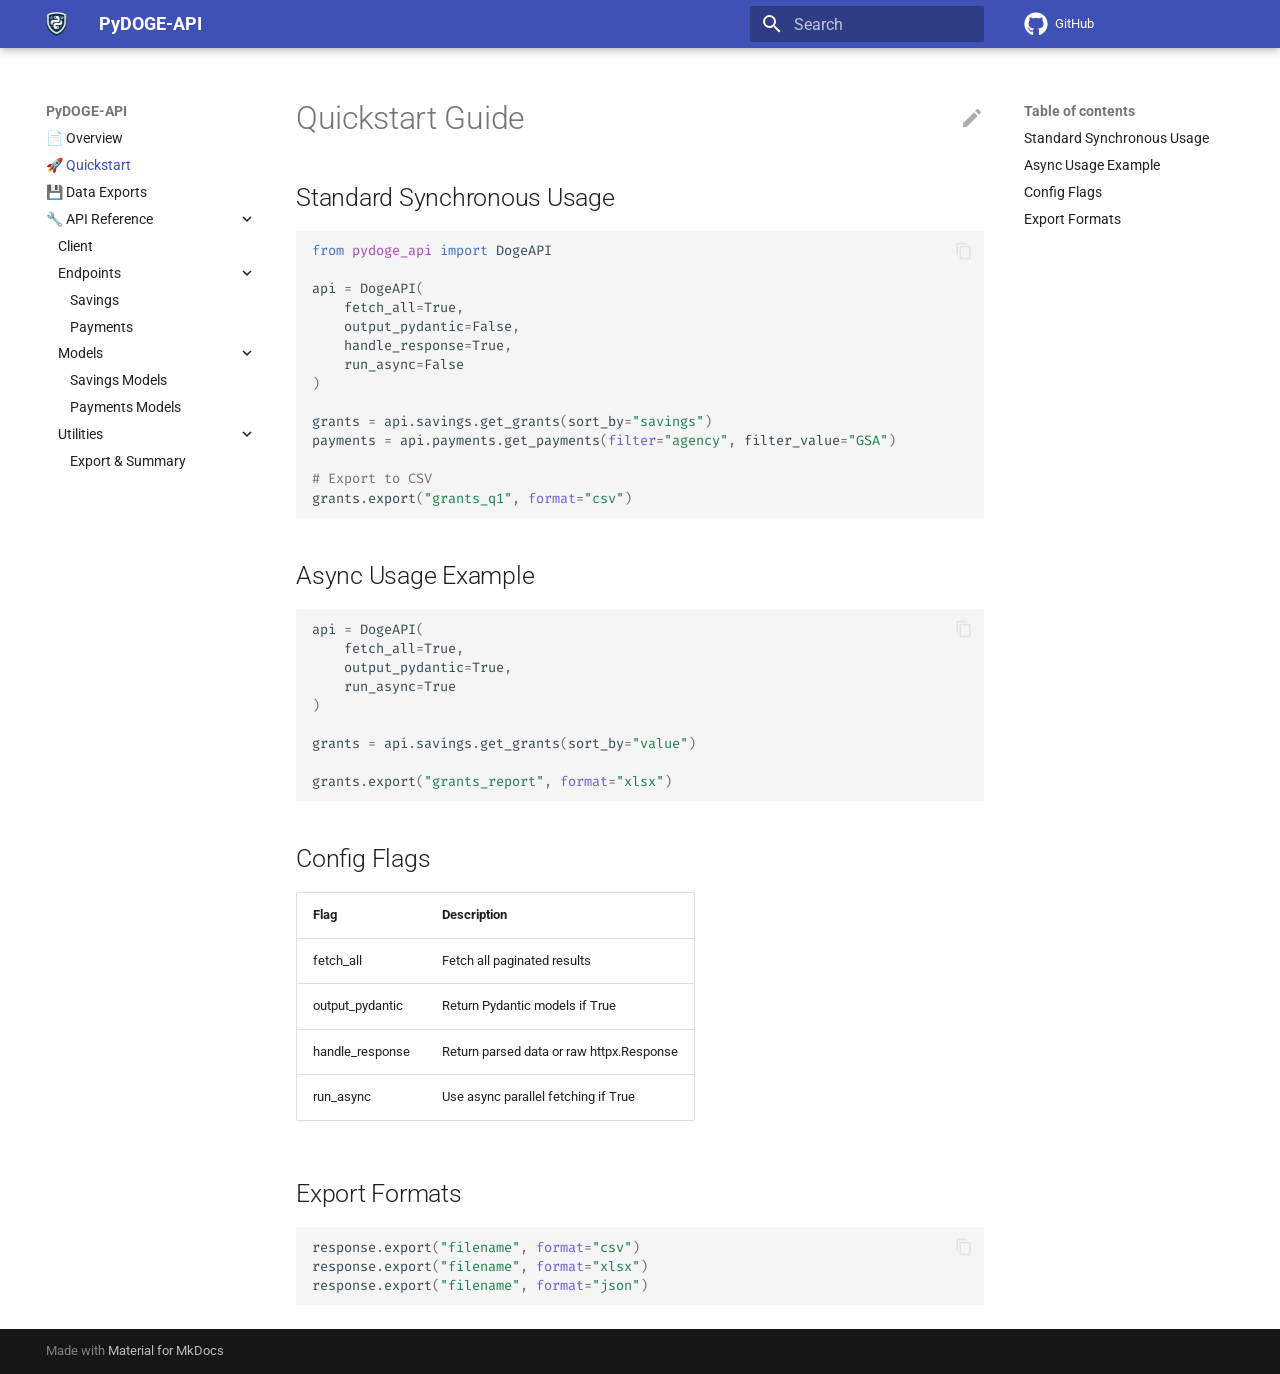
==== commit 6ea35a21: "deploy: 7ac939aea5069e35071b0bde75a60fd5c46ff2cc" ====
--- a/usage/index.html
+++ b/usage/index.html
@@ -18,7 +18,7 @@
         <link rel="prev" href="..">
       
       
-        <link rel="next" href="../reference/client/">
+        <link rel="next" href="../usage_exports/">
       
       
       <link rel="icon" href="../img/favicon/favicon.ico">
@@ -357,6 +357,15 @@
   
 </li>
       
+        <li class="md-nav__item">
+  <a href="#export-formats" class="md-nav__link">
+    <span class="md-ellipsis">
+      Export Formats
+    </span>
+  </a>
+  
+</li>
+      
     </ul>
   
 </nav>
@@ -371,6 +380,28 @@
   
   
   
+    <li class="md-nav__item">
+      <a href="../usage_exports/" class="md-nav__link">
+        
+  
+  
+  <span class="md-ellipsis">
+    💾 Data Exports
+    
+  </span>
+  
+
+      </a>
+    </li>
+  
+
+    
+      
+      
+  
+  
+  
+  
     
     
     
@@ -382,10 +413,10 @@
         
           
         
-        <input class="md-nav__toggle md-toggle md-toggle--indeterminate" type="checkbox" id="__nav_3" >
-        
-          
-          <label class="md-nav__link" for="__nav_3" id="__nav_3_label" tabindex="0">
+        <input class="md-nav__toggle md-toggle md-toggle--indeterminate" type="checkbox" id="__nav_4" >
+        
+          
+          <label class="md-nav__link" for="__nav_4" id="__nav_4_label" tabindex="0">
             
   
   
@@ -398,8 +429,8 @@
             <span class="md-nav__icon md-icon"></span>
           </label>
         
-        <nav class="md-nav" data-md-level="1" aria-labelledby="__nav_3_label" aria-expanded="false">
-          <label class="md-nav__title" for="__nav_3">
+        <nav class="md-nav" data-md-level="1" aria-labelledby="__nav_4_label" aria-expanded="false">
+          <label class="md-nav__title" for="__nav_4">
             <span class="md-nav__icon md-icon"></span>
             🔧 API Reference
           </label>
@@ -445,10 +476,10 @@
         
           
         
-        <input class="md-nav__toggle md-toggle md-toggle--indeterminate" type="checkbox" id="__nav_3_2" >
-        
-          
-          <label class="md-nav__link" for="__nav_3_2" id="__nav_3_2_label" tabindex="0">
+        <input class="md-nav__toggle md-toggle md-toggle--indeterminate" type="checkbox" id="__nav_4_2" >
+        
+          
+          <label class="md-nav__link" for="__nav_4_2" id="__nav_4_2_label" tabindex="0">
             
   
   
@@ -461,8 +492,8 @@
             <span class="md-nav__icon md-icon"></span>
           </label>
         
-        <nav class="md-nav" data-md-level="2" aria-labelledby="__nav_3_2_label" aria-expanded="false">
-          <label class="md-nav__title" for="__nav_3_2">
+        <nav class="md-nav" data-md-level="2" aria-labelledby="__nav_4_2_label" aria-expanded="false">
+          <label class="md-nav__title" for="__nav_4_2">
             <span class="md-nav__icon md-icon"></span>
             Endpoints
           </label>
@@ -539,10 +570,10 @@
         
           
         
-        <input class="md-nav__toggle md-toggle md-toggle--indeterminate" type="checkbox" id="__nav_3_3" >
-        
-          
-          <label class="md-nav__link" for="__nav_3_3" id="__nav_3_3_label" tabindex="0">
+        <input class="md-nav__toggle md-toggle md-toggle--indeterminate" type="checkbox" id="__nav_4_3" >
+        
+          
+          <label class="md-nav__link" for="__nav_4_3" id="__nav_4_3_label" tabindex="0">
             
   
   
@@ -555,8 +586,8 @@
             <span class="md-nav__icon md-icon"></span>
           </label>
         
-        <nav class="md-nav" data-md-level="2" aria-labelledby="__nav_3_3_label" aria-expanded="false">
-          <label class="md-nav__title" for="__nav_3_3">
+        <nav class="md-nav" data-md-level="2" aria-labelledby="__nav_4_3_label" aria-expanded="false">
+          <label class="md-nav__title" for="__nav_4_3">
             <span class="md-nav__icon md-icon"></span>
             Models
           </label>
@@ -598,6 +629,77 @@
   
   <span class="md-ellipsis">
     Payments Models
+    
+  </span>
+  
+
+      </a>
+    </li>
+  
+
+              
+            
+          </ul>
+        </nav>
+      
+    </li>
+  
+
+              
+            
+              
+                
+  
+  
+  
+  
+    
+    
+    
+    
+    
+    <li class="md-nav__item md-nav__item--nested">
+      
+        
+        
+          
+        
+        <input class="md-nav__toggle md-toggle md-toggle--indeterminate" type="checkbox" id="__nav_4_4" >
+        
+          
+          <label class="md-nav__link" for="__nav_4_4" id="__nav_4_4_label" tabindex="0">
+            
+  
+  
+  <span class="md-ellipsis">
+    Utilities
+    
+  </span>
+  
+
+            <span class="md-nav__icon md-icon"></span>
+          </label>
+        
+        <nav class="md-nav" data-md-level="2" aria-labelledby="__nav_4_4_label" aria-expanded="false">
+          <label class="md-nav__title" for="__nav_4_4">
+            <span class="md-nav__icon md-icon"></span>
+            Utilities
+          </label>
+          <ul class="md-nav__list" data-md-scrollfix>
+            
+              
+                
+  
+  
+  
+  
+    <li class="md-nav__item">
+      <a href="../reference/utils_export/" class="md-nav__link">
+        
+  
+  
+  <span class="md-ellipsis">
+    Export & Summary
     
   </span>
   
@@ -676,6 +778,15 @@
   
 </li>
       
+        <li class="md-nav__item">
+  <a href="#export-formats" class="md-nav__link">
+    <span class="md-ellipsis">
+      Export Formats
+    </span>
+  </a>
+  
+</li>
+      
     </ul>
   
 </nav>
@@ -713,6 +824,9 @@
 
 <span class="n">grants</span> <span class="o">=</span> <span class="n">api</span><span class="o">.</span><span class="n">savings</span><span class="o">.</span><span class="n">get_grants</span><span class="p">(</span><span class="n">sort_by</span><span class="o">=</span><span class="s2">&quot;savings&quot;</span><span class="p">)</span>
 <span class="n">payments</span> <span class="o">=</span> <span class="n">api</span><span class="o">.</span><span class="n">payments</span><span class="o">.</span><span class="n">get_payments</span><span class="p">(</span><span class="nb">filter</span><span class="o">=</span><span class="s2">&quot;agency&quot;</span><span class="p">,</span> <span class="n">filter_value</span><span class="o">=</span><span class="s2">&quot;GSA&quot;</span><span class="p">)</span>
+
+<span class="c1"># Export to CSV</span>
+<span class="n">grants</span><span class="o">.</span><span class="n">export</span><span class="p">(</span><span class="s2">&quot;grants_q1&quot;</span><span class="p">,</span> <span class="nb">format</span><span class="o">=</span><span class="s2">&quot;csv&quot;</span><span class="p">)</span>
 </code></pre></div>
 <h2 id="async-usage-example">Async Usage Example<a class="headerlink" href="#async-usage-example" title="Permanent link">&para;</a></h2>
 <div class="highlight"><pre><span></span><code><span class="n">api</span> <span class="o">=</span> <span class="n">DogeAPI</span><span class="p">(</span>
@@ -722,6 +836,8 @@
 <span class="p">)</span>
 
 <span class="n">grants</span> <span class="o">=</span> <span class="n">api</span><span class="o">.</span><span class="n">savings</span><span class="o">.</span><span class="n">get_grants</span><span class="p">(</span><span class="n">sort_by</span><span class="o">=</span><span class="s2">&quot;value&quot;</span><span class="p">)</span>
+
+<span class="n">grants</span><span class="o">.</span><span class="n">export</span><span class="p">(</span><span class="s2">&quot;grants_report&quot;</span><span class="p">,</span> <span class="nb">format</span><span class="o">=</span><span class="s2">&quot;xlsx&quot;</span><span class="p">)</span>
 </code></pre></div>
 <h2 id="config-flags">Config Flags<a class="headerlink" href="#config-flags" title="Permanent link">&para;</a></h2>
 <table>
@@ -750,6 +866,11 @@
 </tr>
 </tbody>
 </table>
+<h2 id="export-formats">Export Formats<a class="headerlink" href="#export-formats" title="Permanent link">&para;</a></h2>
+<div class="highlight"><pre><span></span><code><span class="n">response</span><span class="o">.</span><span class="n">export</span><span class="p">(</span><span class="s2">&quot;filename&quot;</span><span class="p">,</span> <span class="nb">format</span><span class="o">=</span><span class="s2">&quot;csv&quot;</span><span class="p">)</span>
+<span class="n">response</span><span class="o">.</span><span class="n">export</span><span class="p">(</span><span class="s2">&quot;filename&quot;</span><span class="p">,</span> <span class="nb">format</span><span class="o">=</span><span class="s2">&quot;xlsx&quot;</span><span class="p">)</span>
+<span class="n">response</span><span class="o">.</span><span class="n">export</span><span class="p">(</span><span class="s2">&quot;filename&quot;</span><span class="p">,</span> <span class="nb">format</span><span class="o">=</span><span class="s2">&quot;json&quot;</span><span class="p">)</span>
+</code></pre></div>
 
 
 
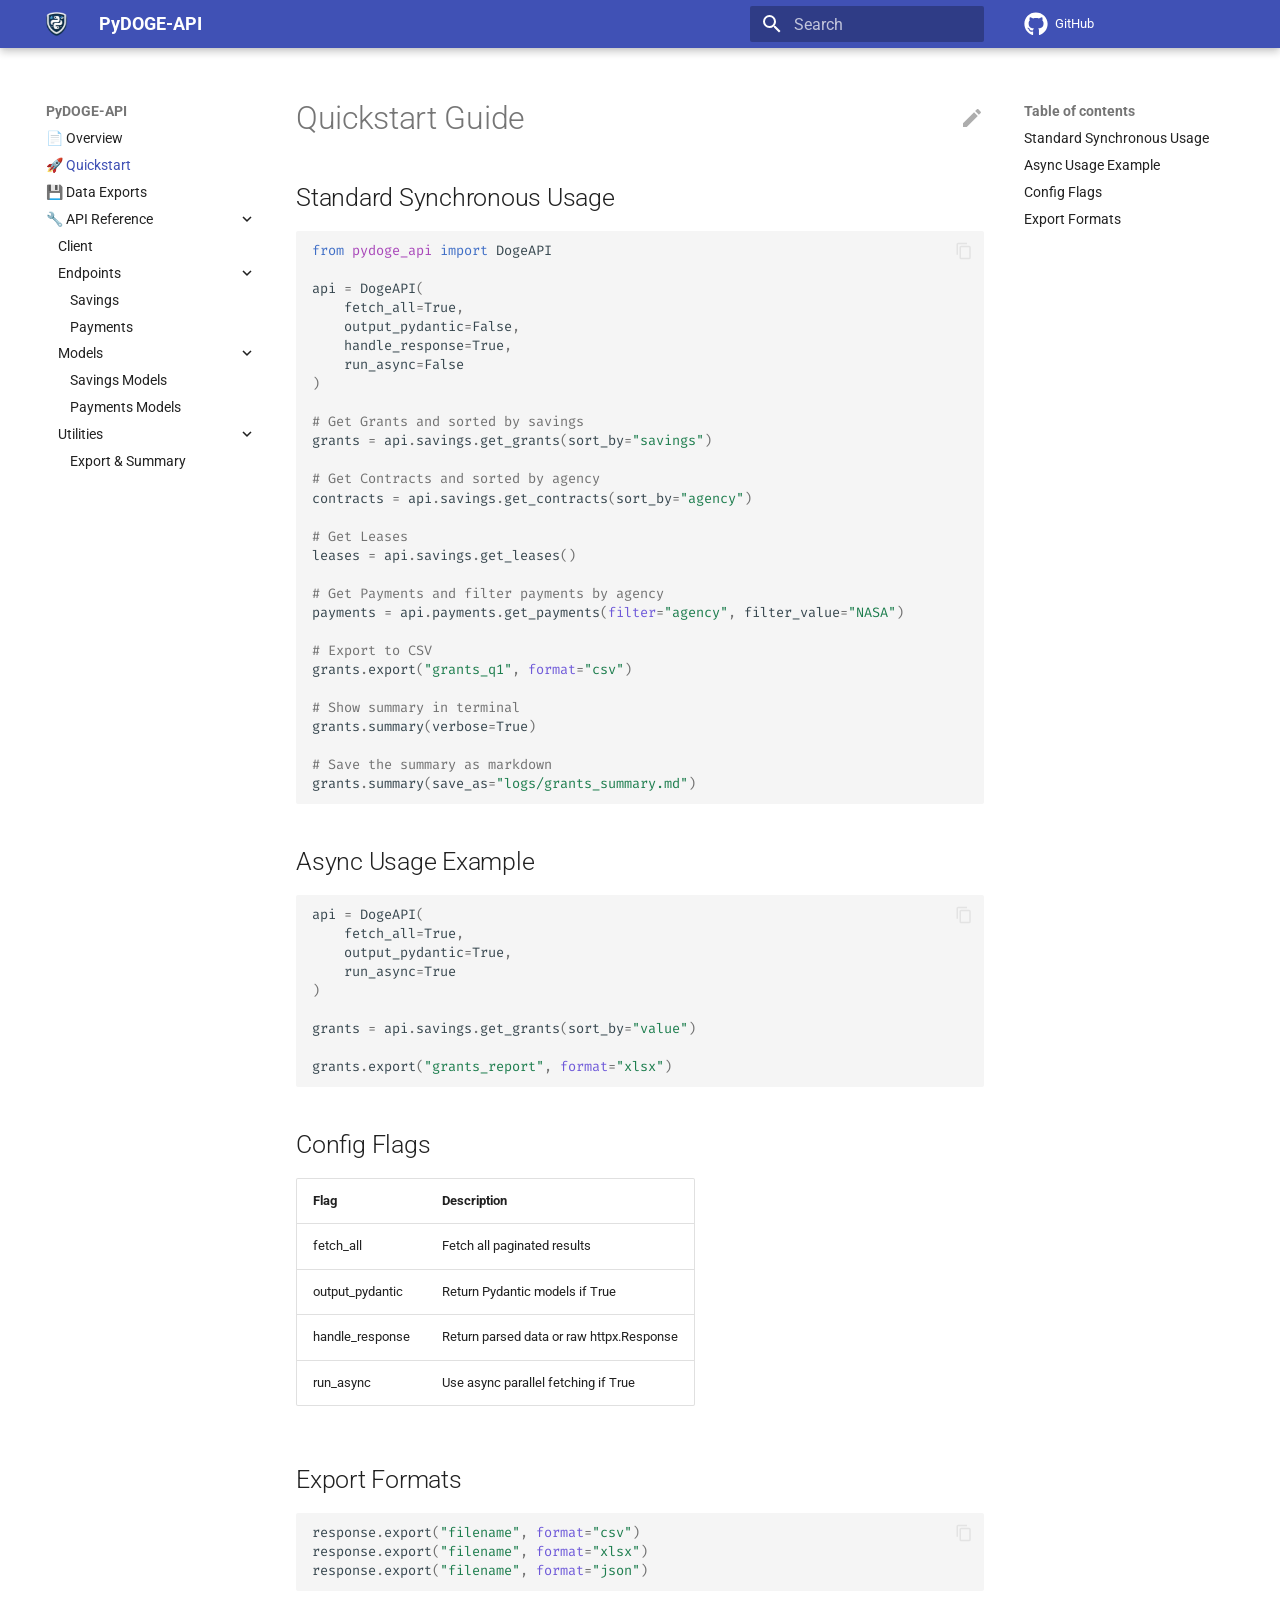
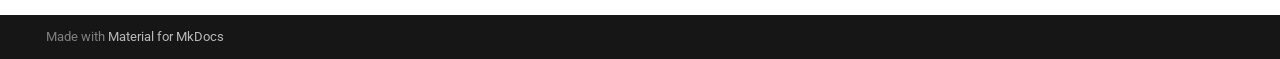
==== commit 0eecfb3d: "deploy: 7c4b7dc2c2e62fbe08ddd9d861f509e60ceb305c" ====
--- a/usage/index.html
+++ b/usage/index.html
@@ -822,11 +822,26 @@
     <span class="n">run_async</span><span class="o">=</span><span class="kc">False</span>
 <span class="p">)</span>
 
+<span class="c1"># Get Grants and sorted by savings</span>
 <span class="n">grants</span> <span class="o">=</span> <span class="n">api</span><span class="o">.</span><span class="n">savings</span><span class="o">.</span><span class="n">get_grants</span><span class="p">(</span><span class="n">sort_by</span><span class="o">=</span><span class="s2">&quot;savings&quot;</span><span class="p">)</span>
-<span class="n">payments</span> <span class="o">=</span> <span class="n">api</span><span class="o">.</span><span class="n">payments</span><span class="o">.</span><span class="n">get_payments</span><span class="p">(</span><span class="nb">filter</span><span class="o">=</span><span class="s2">&quot;agency&quot;</span><span class="p">,</span> <span class="n">filter_value</span><span class="o">=</span><span class="s2">&quot;GSA&quot;</span><span class="p">)</span>
+
+<span class="c1"># Get Contracts and sorted by agency</span>
+<span class="n">contracts</span> <span class="o">=</span> <span class="n">api</span><span class="o">.</span><span class="n">savings</span><span class="o">.</span><span class="n">get_contracts</span><span class="p">(</span><span class="n">sort_by</span><span class="o">=</span><span class="s2">&quot;agency&quot;</span><span class="p">)</span>
+
+<span class="c1"># Get Leases</span>
+<span class="n">leases</span> <span class="o">=</span> <span class="n">api</span><span class="o">.</span><span class="n">savings</span><span class="o">.</span><span class="n">get_leases</span><span class="p">()</span>
+
+<span class="c1"># Get Payments and filter payments by agency</span>
+<span class="n">payments</span> <span class="o">=</span> <span class="n">api</span><span class="o">.</span><span class="n">payments</span><span class="o">.</span><span class="n">get_payments</span><span class="p">(</span><span class="nb">filter</span><span class="o">=</span><span class="s2">&quot;agency&quot;</span><span class="p">,</span> <span class="n">filter_value</span><span class="o">=</span><span class="s2">&quot;NASA&quot;</span><span class="p">)</span>
 
 <span class="c1"># Export to CSV</span>
 <span class="n">grants</span><span class="o">.</span><span class="n">export</span><span class="p">(</span><span class="s2">&quot;grants_q1&quot;</span><span class="p">,</span> <span class="nb">format</span><span class="o">=</span><span class="s2">&quot;csv&quot;</span><span class="p">)</span>
+
+<span class="c1"># Show summary in terminal</span>
+<span class="n">grants</span><span class="o">.</span><span class="n">summary</span><span class="p">(</span><span class="n">verbose</span><span class="o">=</span><span class="kc">True</span><span class="p">)</span>
+
+<span class="c1"># Save the summary as markdown</span>
+<span class="n">grants</span><span class="o">.</span><span class="n">summary</span><span class="p">(</span><span class="n">save_as</span><span class="o">=</span><span class="s2">&quot;logs/grants_summary.md&quot;</span><span class="p">)</span>
 </code></pre></div>
 <h2 id="async-usage-example">Async Usage Example<a class="headerlink" href="#async-usage-example" title="Permanent link">&para;</a></h2>
 <div class="highlight"><pre><span></span><code><span class="n">api</span> <span class="o">=</span> <span class="n">DogeAPI</span><span class="p">(</span>
